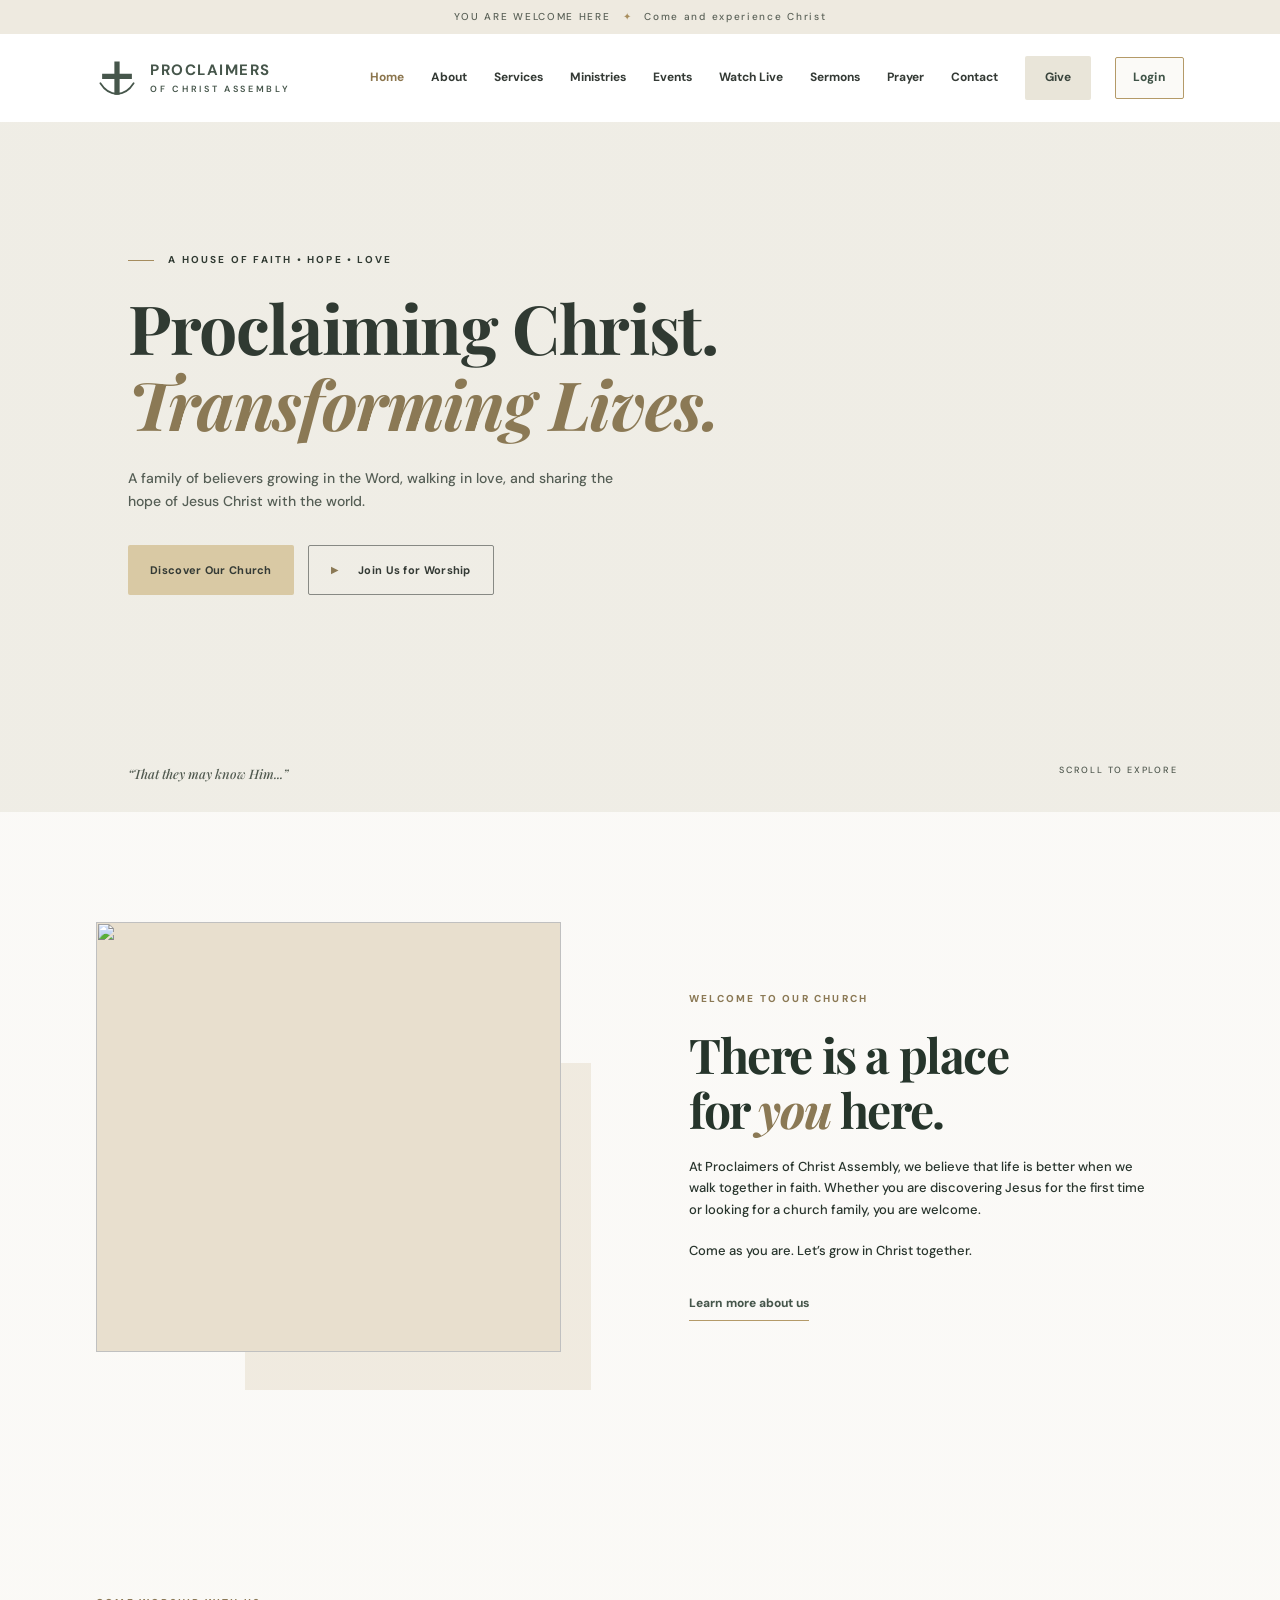
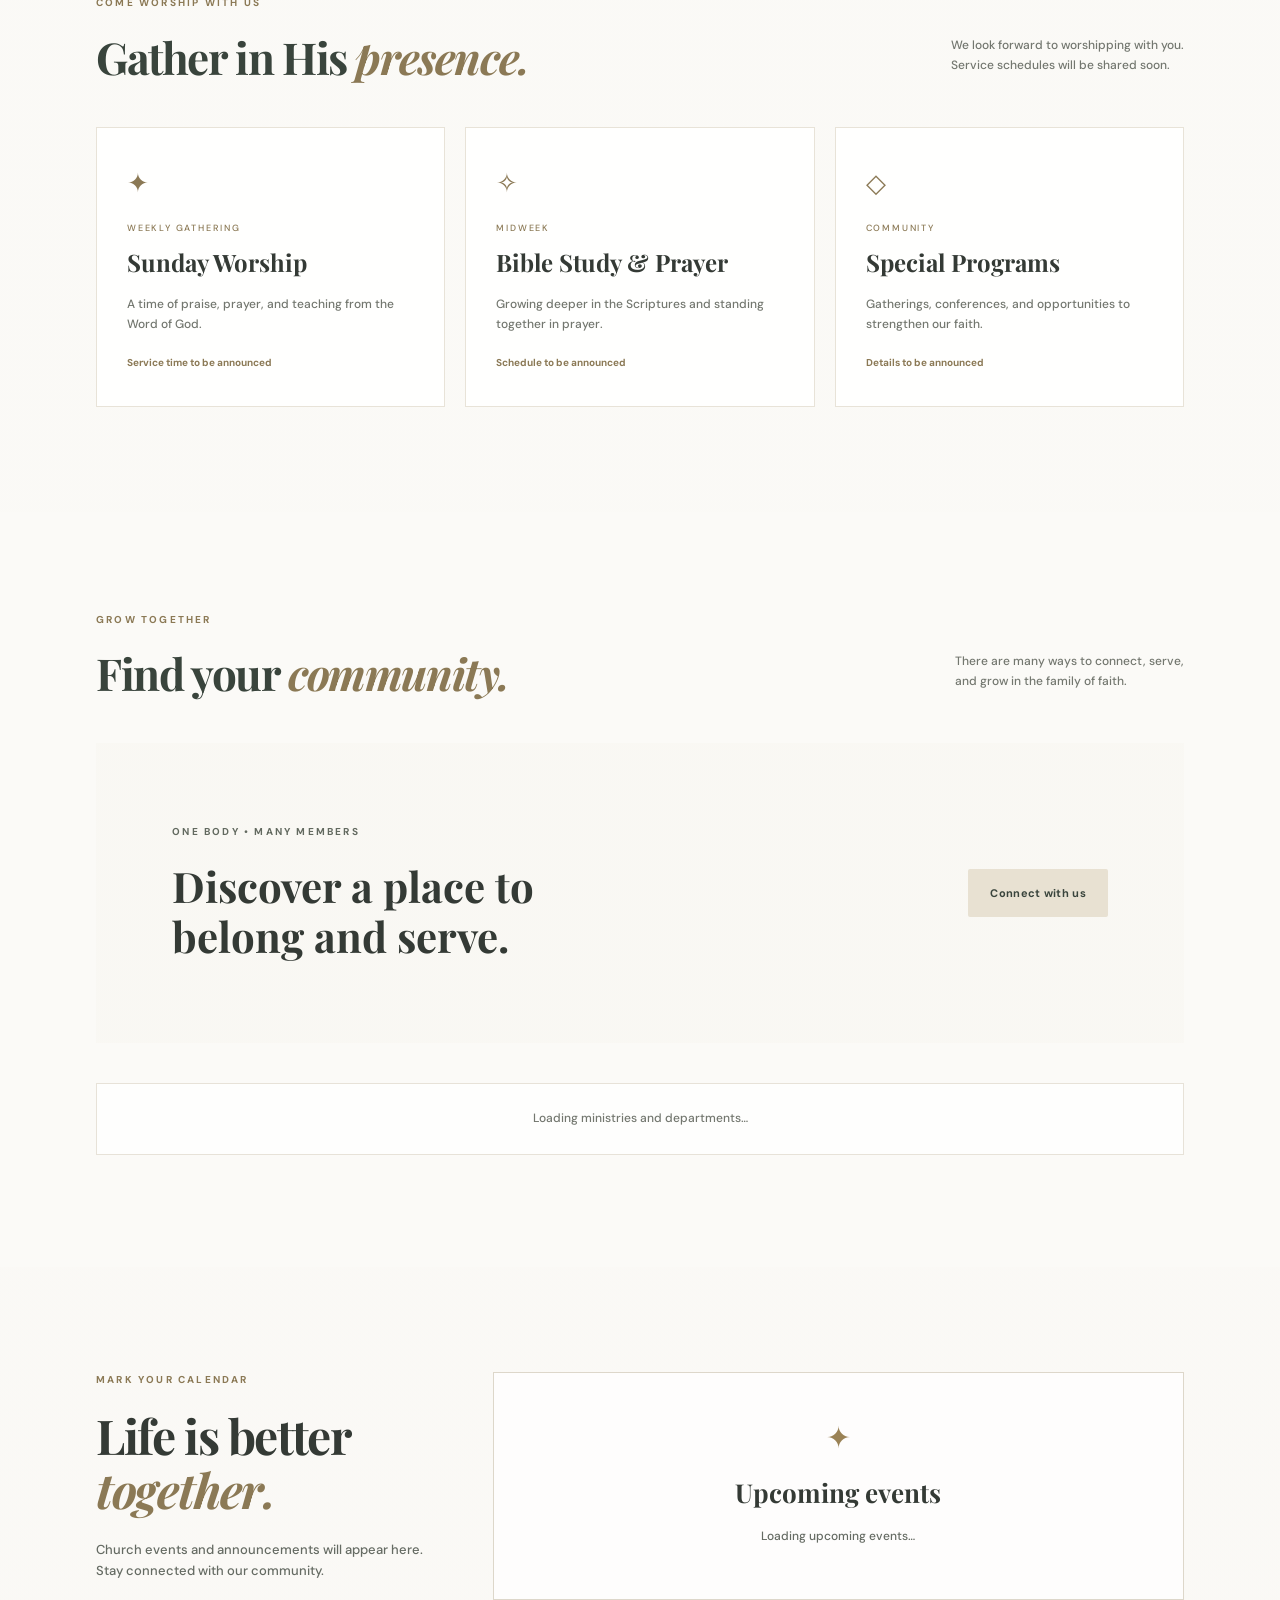
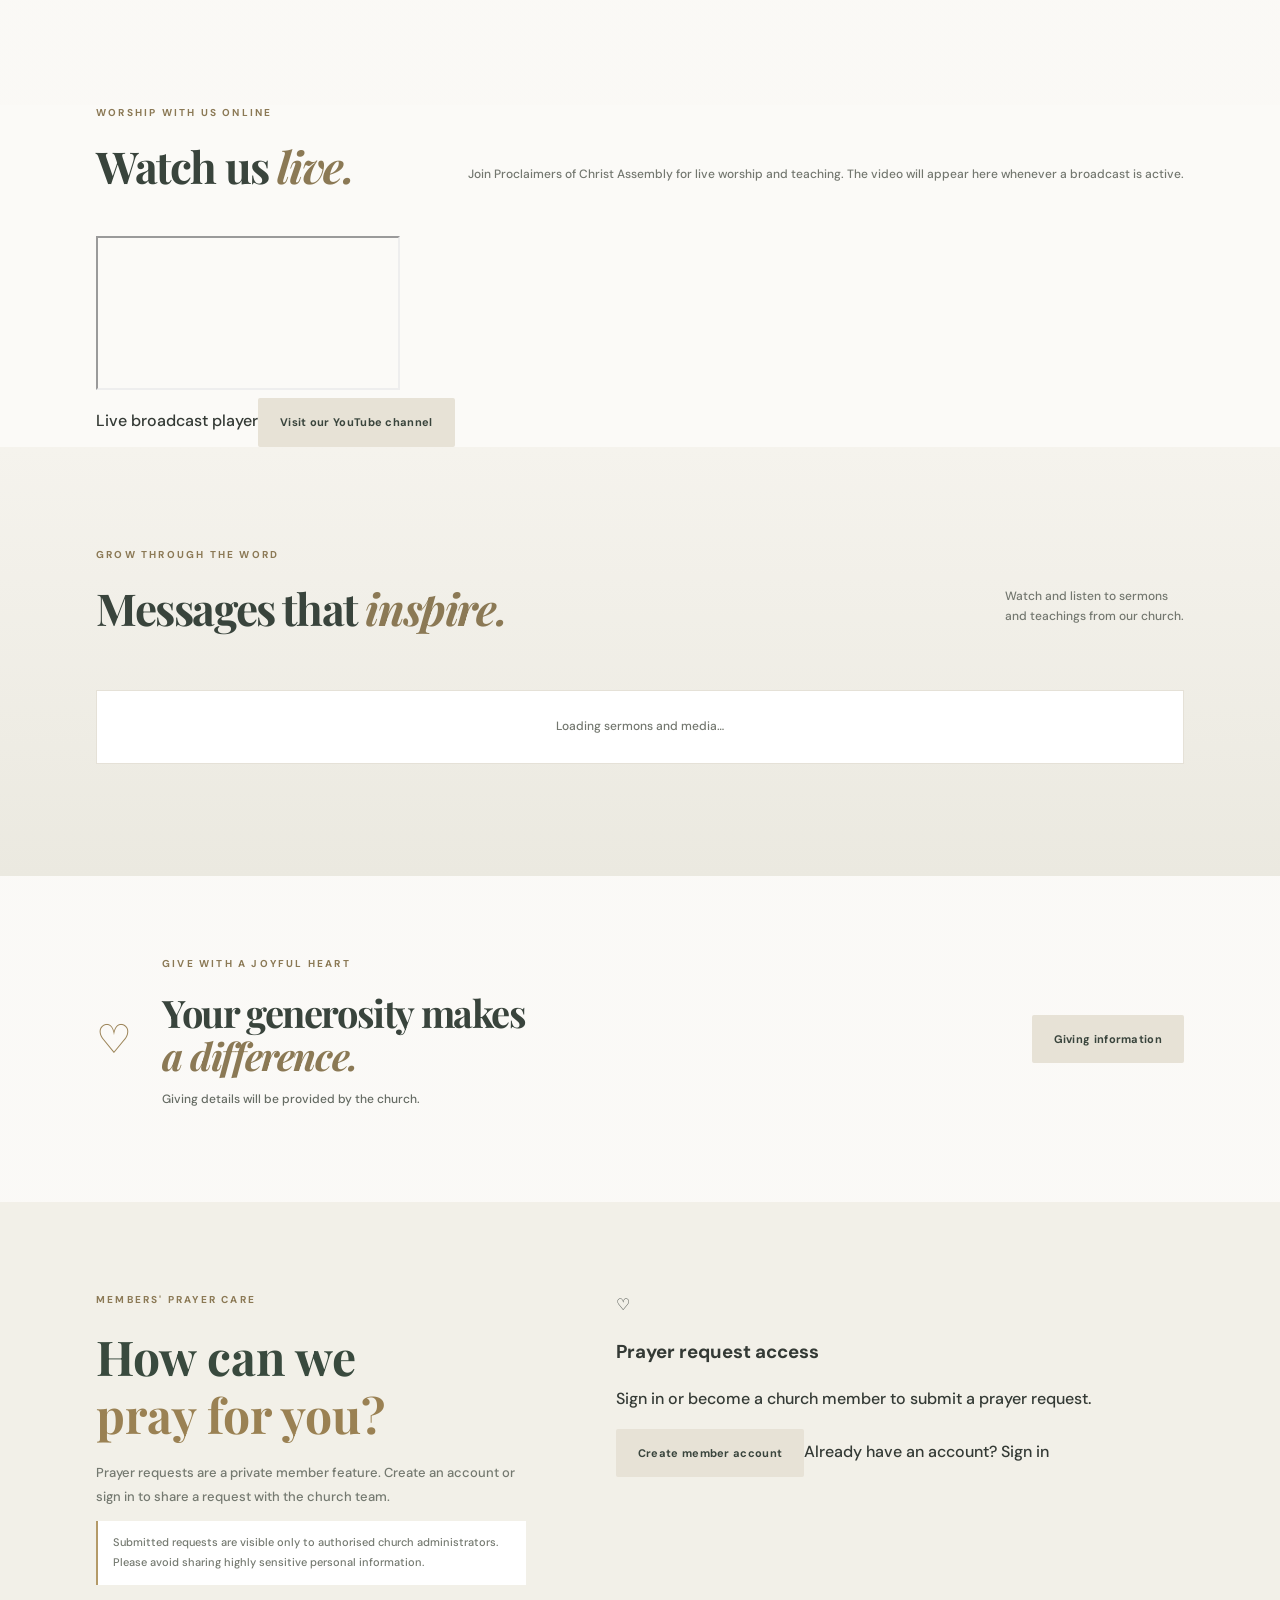
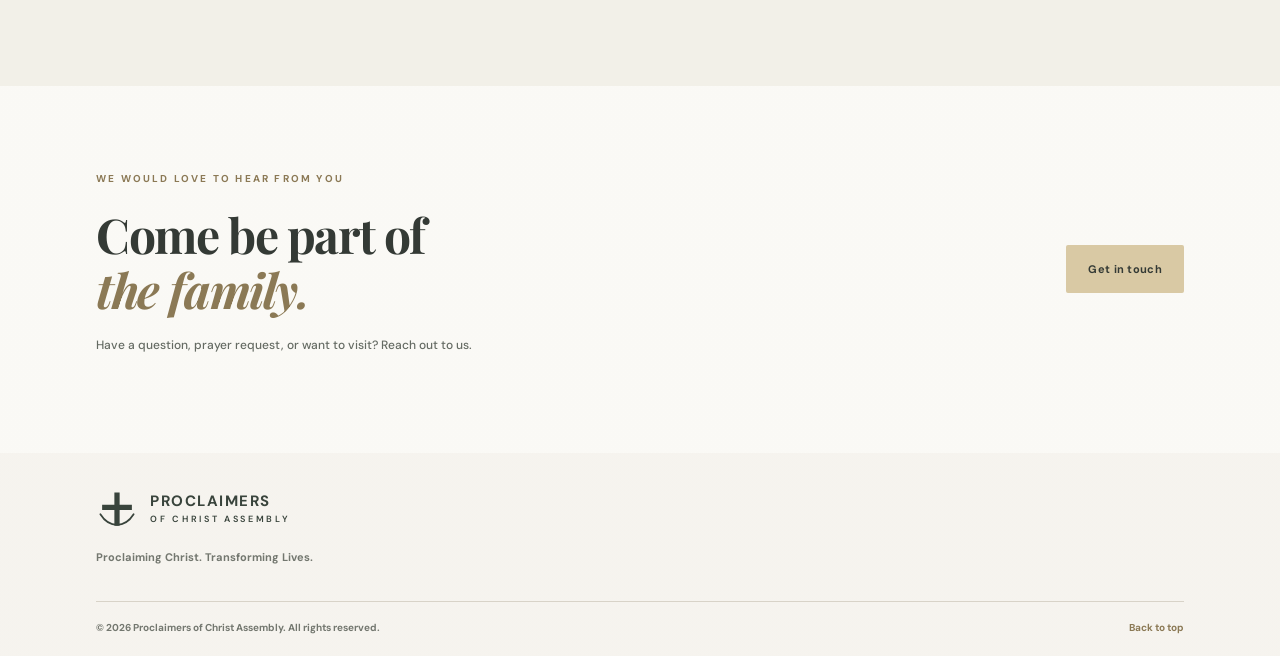
==== index.html @ 4a03ea7a "Add church YouTube live stream section to homepage" ====
<!doctype html>
<html lang="en">
<head>
  <meta charset="utf-8">
  <meta name="viewport" content="width=device-width, initial-scale=1">
  <meta name="theme-color" content="#f7f5ef">
  <meta name="description" content="Welcome to Proclaimers of Christ Assembly. A place to worship, grow in faith, and experience the love of Christ.">
  <title>Proclaimers of Christ Assembly | Welcome</title>
  <link rel="preconnect" href="https://fonts.googleapis.com">
  <link rel="preconnect" href="https://fonts.gstatic.com" crossorigin>
  <link href="https://fonts.googleapis.com/css2?family=DM+Sans:wght@400;500;600;700&family=Playfair+Display:wght@500;600;700&display=swap" rel="stylesheet">
  <link rel="stylesheet" href="styles.css">
</head>
<body>
  <div class="announcement"><span>YOU ARE WELCOME HERE</span><span class="announcement-dot">✦</span><span>Come and experience Christ</span></div>
  <header class="site-header">
    <a class="brand" href="#home" aria-label="Proclaimers of Christ Assembly home">
      <span class="brand-mark" aria-hidden="true"><svg viewBox="0 0 48 48"><path d="M21 5h6v14h14v6H27v18h-6V25H7v-6h14z" fill="currentColor"/><path d="M5 30c5 8 12 12 19 12s14-4 19-12" fill="none" stroke="currentColor" stroke-width="2" stroke-linecap="round"/></svg></span>
      <span class="brand-name">PROCLAIMERS <small>OF CHRIST ASSEMBLY</small></span>
    </a>
    <nav class="nav-links" aria-label="Main navigation">
      <a class="active" href="#home">Home</a><a href="#about">About</a><a href="#services">Services</a><a href="#ministries">Ministries</a><a href="#events">Events</a><a href="#watch-live">Watch Live</a><a href="#sermons">Sermons</a><a href="#prayer-request">Prayer</a><a href="#contact">Contact</a>
      <a class="nav-give" href="#giving">Give </a>
    </nav>
    <div class="header-actions"><a class="header-login" href="login.html">Login</a><button class="menu-toggle" aria-label="Toggle navigation" aria-expanded="false"><span></span><span></span><span></span></button></div>
  </header>
  <main>
    <section class="hero" id="home">
      <div class="hero-image" role="img" aria-label="Congregation gathered in worship"></div>
      <div class="hero-shade"></div>
      <div class="hero-content">
        <p class="eyebrow"><span></span> A HOUSE OF FAITH • HOPE • LOVE</p>
        <h1>Proclaiming Christ.<br><em>Transforming Lives.</em></h1>
        <p class="hero-copy">A family of believers growing in the Word, walking in love, and sharing the hope of Jesus Christ with the world.</p>
        <div class="hero-actions"><a class="button button-gold" href="#about">Discover Our Church </a><a class="button button-outline" href="#services"><span class="play">▶</span> Join Us for Worship</a></div>
      </div>
      <div class="hero-bottom"><span>“That they may know Him...”</span><span class="hero-scroll">SCROLL TO EXPLORE</span></div>
    </section>
    <section class="welcome section-wrap" id="about">
      <div class="welcome-image-wrap"><img class="welcome-image" src="https://images.unsplash.com/photo-1519494026892-80bbd2d6fd0d?auto=format&fit=crop&w=900&q=85" alt=""/></div>
      <div class="welcome-copy">
        <p class="eyebrow purple">WELCOME TO OUR CHURCH</p>
        <h2>There is a place<br>for <em>you</em> here.</h2>
        <p>At Proclaimers of Christ Assembly, we believe that life is better when we walk together in faith. Whether you are discovering Jesus for the first time or looking for a church family, you are welcome.</p>
        <p>Come as you are. Let’s grow in Christ together.</p>
        <a class="text-link" href="#contact">Learn more about us </a>
      </div>
    </section>
    <section class="services-section" id="services">
      <div class="section-wrap">
        <div class="section-heading"><div><p class="eyebrow purple">COME WORSHIP WITH US</p><h2>Gather in His <em>presence.</em></h2></div><p>We look forward to worshipping with you.<br>Service schedules will be shared soon.</p></div>
        <div class="service-grid">
          <article class="service-card"><div class="service-icon">✦</div><p class="card-kicker">WEEKLY GATHERING</p><h3>Sunday Worship</h3><p>A time of praise, prayer, and teaching from the Word of God.</p><span class="service-time">Service time to be announced</span></article>
          <article class="service-card featured"><div class="service-icon">✧</div><p class="card-kicker">MIDWEEK</p><h3>Bible Study & Prayer</h3><p>Growing deeper in the Scriptures and standing together in prayer.</p><span class="service-time">Schedule to be announced</span></article>
          <article class="service-card"><div class="service-icon">◇</div><p class="card-kicker">COMMUNITY</p><h3>Special Programs</h3><p>Gatherings, conferences, and opportunities to strengthen our faith.</p><span class="service-time">Details to be announced</span></article>
        </div>
      </div>
    </section>
    <section class="ministries section-wrap" id="ministries"><div class="section-heading"><div><p class="eyebrow purple">GROW TOGETHER</p><h2>Find your <em>community.</em></h2></div><p>There are many ways to connect, serve,<br>and grow in the family of faith.</p></div><div class="ministry-banner"><div><p class="eyebrow">ONE BODY • MANY MEMBERS</p><h3>Discover a place to<br>belong and serve.</h3></div><a class="button button-light" href="#contact">Connect with us </a></div><div id="public-ministry-list" class="public-ministry-list" aria-live="polite"><p class="ministry-empty">Loading ministries and departments…</p></div></section>
    <section class="events-section" id="events"><div class="section-wrap events-inner"><div><p class="eyebrow gold">MARK YOUR CALENDAR</p><h2>Life is better<br><em>together.</em></h2><p>Church events and announcements will appear here. Stay connected with our community.</p></div><div class="event-placeholder" id="public-event-list" aria-live="polite"><span class="event-symbol">✦</span><h3>Upcoming events</h3><p>Loading upcoming events…</p></div></div></section>
    <section class="watch-live-section" id="watch-live">
      <div class="section-wrap">
        <div class="section-heading watch-live-heading">
          <div><p class="eyebrow purple">WORSHIP WITH US ONLINE</p><h2>Watch us <em>live.</em></h2></div>
          <p>Join Proclaimers of Christ Assembly for live worship and teaching. The video will appear here whenever a broadcast is active.</p>
        </div>
        <div class="watch-live-player">
          <iframe src="https://www.youtube.com/embed/live_stream?channel=UCWZyaaodHtEvQ0TF59e7jiQ" title="Proclaimers of Christ Assembly live service" allow="accelerometer; autoplay; clipboard-write; encrypted-media; gyroscope; picture-in-picture; web-share" referrerpolicy="strict-origin-when-cross-origin" allowfullscreen loading="lazy"></iframe>
        </div>
        <div class="watch-live-footer"><span class="watch-live-status"><span class="watch-live-dot"></span> Live broadcast player</span><a class="button button-purple" href="https://www.youtube.com/channel/UCWZyaaodHtEvQ0TF59e7jiQ" target="_blank" rel="noopener noreferrer">Visit our YouTube channel</a></div>
      </div>
    </section>
    <section class="sermons-section" id="sermons">
      <div class="section-wrap">
        <div class="section-heading"><div><p class="eyebrow purple">GROW THROUGH THE WORD</p><h2>Messages that <em>inspire.</em></h2></div><p>Watch and listen to sermons<br>and teachings from our church.</p></div>
        <div id="public-sermon-list" class="public-sermon-list" aria-live="polite"><p class="sermon-empty">Loading sermons and media…</p></div>
      </div>
    </section>
    <section class="giving section-wrap" id="giving"><div class="giving-icon">♡</div><div><p class="eyebrow purple">GIVE WITH A JOYFUL HEART</p><h2>Your generosity makes<br><em>a difference.</em></h2><p>Giving details will be provided by the church.</p></div><a class="button button-purple" href="#contact">Giving information </a></section>
    <section class="prayer-request-section" id="prayer-request"><div class="section-wrap prayer-request-wrap"><div class="prayer-request-intro"><p class="eyebrow purple">MEMBERS' PRAYER CARE</p><h2>How can we<br><em>pray for you?</em></h2><p>Prayer requests are a private member feature. Create an account or sign in to share a request with the church team.</p><p class="prayer-privacy-note">Submitted requests are visible only to authorised church administrators. Please avoid sharing highly sensitive personal information.</p></div><div class="prayer-member-gate"><span class="prayer-gate-icon">♡</span><h3>Prayer request access</h3><p>Sign in or become a church member to submit a prayer request.</p><a class="button button-purple" href="login.html?mode=signup">Create member account</a><a class="prayer-gate-login" href="login.html">Already have an account? Sign in</a></div></div></section>
    <section class="contact-section" id="contact"><div class="section-wrap contact-inner"><div><p class="eyebrow gold">WE WOULD LOVE TO HEAR FROM YOU</p><h2>Come be part of<br><em>the family.</em></h2><p>Have a question, prayer request, or want to visit? Reach out to us.</p></div><a class="button button-gold" href="mailto:hello@proclaimersofchristassembly.org">Get in touch </a></div></section>
  </main>
  <footer class="site-footer"><a class="brand footer-brand" href="#home"><span class="brand-mark"><svg viewBox="0 0 48 48"><path d="M21 5h6v14h14v6H27v18h-6V25H7v-6h14z" fill="currentColor"/><path d="M5 30c5 8 12 12 19 12s14-4 19-12" fill="none" stroke="currentColor" stroke-width="2" stroke-linecap="round"/></svg></span><span class="brand-name">PROCLAIMERS <small>OF CHRIST ASSEMBLY</small></span></a><p>Proclaiming Christ. Transforming Lives.</p><div class="footer-bottom"><span>© <span id="year"></span> Proclaimers of Christ Assembly. All rights reserved.</span><a href="#home">Back to top</a></div></footer>
  <script src="script.js"></script>
  <script type="module" src="events.js"></script>
  <script type="module" src="sermons.js"></script>
  <script type="module" src="ministries.js"></script>
  <script type="module" src="prayer-requests.js"></script>
</body>
</html>
---- styles.css ----
:root{--purple:#291642;--purple-2:#3b2059;--gold:#d6b36a;--cream:#f8f5ef;--ink:#28232d;--muted:#77717c;--white:#fff;--serif:"Playfair Display",Georgia,serif;--sans:"DM Sans",Arial,sans-serif}*{box-sizing:border-box}html{scroll-behavior:smooth}body{margin:0;color:var(--ink);font-family:var(--sans);line-height:1.65}a{color:inherit;text-decoration:none}.announcement{height:34px;background:var(--purple);color:#e8d8b5;display:flex;align-items:center;justify-content:center;gap:12px;font-size:10px;letter-spacing:1.7px}.announcement-dot{color:var(--gold)}.site-header{height:88px;padding:0 7.5%;display:flex;align-items:center;justify-content:space-between;background:#fff;position:relative;z-index:5}.brand{display:flex;align-items:center;gap:12px;color:var(--purple)}.brand-mark{width:42px;height:42px;display:inline-flex}.brand-mark svg{width:100%;height:100%}.brand-name{font-size:15px;font-weight:700;letter-spacing:1.5px;line-height:1.25}.brand-name small{display:block;font-size:9px;letter-spacing:2.7px;font-weight:600;margin-top:4px}.nav-links{display:flex;align-items:center;gap:27px;font-size:12px;font-weight:600}.nav-links>a{transition:color .2s}.nav-links>a:hover,.nav-links .active{color:#9c7833}.nav-give{padding:12px 20px;background:var(--purple);color:#fff!important;border-radius:2px}.nav-give span{color:var(--gold);margin-left:8px}.menu-toggle{display:none}.hero{height:min(690px,78vh);min-height:560px;position:relative;color:#fff;overflow:hidden;background:var(--purple)}.hero-image{position:absolute;inset:0;background-image:url("https://images.unsplash.com/photo-1507692049790-de58290a4334?auto=format&fit=crop&w=2000&q=85");background-position:center 42%;background-size:cover;transform:scale(1.02)}.hero-shade{position:absolute;inset:0;background:linear-gradient(90deg,rgba(31,15,49,.91) 0%,rgba(37,20,58,.77) 45%,rgba(37,20,58,.23) 100%),linear-gradient(0deg,rgba(25,13,40,.4),transparent 40%)}.hero-content{position:relative;padding:130px 0 0 10%;max-width:850px}.eyebrow{font-size:10px;letter-spacing:2.2px;font-weight:700;margin:0 0 20px}.eyebrow span{display:inline-block;width:26px;height:1px;background:var(--gold);vertical-align:middle;margin-right:10px}.hero h1,.section-heading h2,.welcome h2,.events-inner h2,.giving h2,.contact-inner h2{font-family:var(--serif);font-size:clamp(42px,5.3vw,70px);font-weight:500;line-height:1.13;letter-spacing:-1.4px;margin:0}.hero h1 em,.section-heading h2 em,.welcome h2 em,.events-inner h2 em,.giving h2 em,.contact-inner h2 em{font-weight:500;color:var(--gold)}.hero-copy{max-width:490px;color:#e0d9e7;font-size:14px;margin:25px 0 32px}.hero-actions{display:flex;gap:14px;flex-wrap:wrap}.button{display:inline-flex;align-items:center;justify-content:center;gap:20px;padding:15px 22px;font-size:11px;font-weight:700;letter-spacing:.3px;border-radius:2px;transition:transform .2s,background .2s}.button:hover{transform:translateY(-2px)}.button-gold{background:var(--gold);color:#25143b}.button-gold span{font-size:16px}.button-outline{border:1px solid rgba(255,255,255,.55);color:#fff}.play{font-size:9px;color:var(--gold)}.hero-bottom{position:absolute;bottom:28px;left:10%;right:8%;display:flex;justify-content:space-between;color:#d9c9e7;font-family:var(--serif);font-style:italic;font-size:13px}.hero-scroll{font-family:var(--sans);font-style:normal;font-size:9px;letter-spacing:1.8px}.hero-scroll b{color:var(--gold);font-size:15px;margin-left:12px}.section-wrap{width:min(1120px,85%);margin:0 auto}.welcome{display:grid;grid-template-columns:1fr 1fr;gap:9%;align-items:center;padding-top:110px;padding-bottom:110px}.welcome-image-wrap{position:relative;padding:0 30px 30px 0}.welcome-image-wrap:after{content:"";position:absolute;right:0;bottom:0;width:70%;height:70%;background:#e8dfce;z-index:-1}.welcome-image{width:100%;height:430px;object-fit:cover;background:#e8dfce}.welcome-copy{max-width:470px}.purple{color:#997437}.welcome h2,.section-heading h2,.giving h2{font-size:48px;color:var(--purple)}.welcome h2 em,.section-heading h2 em,.giving h2 em{color:#a7833d}.welcome-copy>p:not(.eyebrow){font-size:13px;color:var(--muted);margin:20px 0}.text-link{display:inline-block;margin-top:12px;color:var(--purple);font-size:12px;font-weight:700;border-bottom:1px solid var(--gold);padding-bottom:7px}.text-link span{color:#a7833d;margin-left:12px}.services-section{background:var(--cream);padding:95px 0 105px}.section-heading{display:flex;justify-content:space-between;align-items:flex-end;margin-bottom:45px}.section-heading>p{font-size:12px;color:var(--muted);margin:0 0 6px}.section-heading h2{font-size:44px}.service-grid{display:grid;grid-template-columns:repeat(3,1fr);gap:20px}.service-card{padding:34px 30px 30px;background:#fff;border:1px solid #eee8dd;min-height:280px}.service-card.featured{background:var(--purple);color:#fff;border-color:var(--purple)}.service-icon{font-size:26px;color:#b08b47;margin-bottom:16px}.card-kicker{font-size:9px;letter-spacing:1.8px;font-weight:700;color:#a7833d;margin:0 0 8px}.service-card h3{font-family:var(--serif);font-size:24px;font-weight:500;margin:0 0 12px}.service-card>p:not(.card-kicker){font-size:12px;color:var(--muted);margin:0 0 20px}.featured>p:not(.card-kicker){color:#d5c9e0}.service-time{display:block;font-size:10px;font-weight:700;color:#8f7138;margin-top:auto}.ministries{padding-top:100px;padding-bottom:100px}.ministry-banner{min-height:300px;background:linear-gradient(90deg,rgba(39,21,61,.94),rgba(39,21,61,.68)),url("https://images.unsplash.com/photo-1507692049790-de58290a4334?auto=format&fit=crop&w=1500&q=85") center/cover;color:#fff;display:flex;align-items:center;justify-content:space-between;padding:55px 7%}.ministry-banner h3{font-family:var(--serif);font-size:42px;font-weight:500;line-height:1.2;margin:0}.button-light{background:#fff;color:var(--purple)}.events-section{background:var(--purple);color:#fff;padding:90px 0}.events-inner{display:grid;grid-template-columns:1fr 1fr;gap:10%;align-items:center}.gold{color:var(--gold)}.events-inner h2{font-size:48px}.events-inner>div:first-child>p:last-child{max-width:350px;color:#d4c9df;font-size:13px;margin-top:22px}.event-placeholder{border:1px solid rgba(255,255,255,.2);padding:40px;text-align:center;background:rgba(255,255,255,.04)}.event-symbol{font-size:30px;color:var(--gold)}.event-placeholder h3{font-family:var(--serif);font-size:26px;font-weight:500;margin:10px 0}.event-placeholder p{color:#d4c9df;font-size:12px}.giving{display:flex;align-items:center;gap:30px;padding-top:80px;padding-bottom:80px}.giving-icon{font-size:40px;color:#b08b47}.giving h2{font-size:38px}.giving>div>p:not(.eyebrow){font-size:12px;color:var(--muted)}.button-purple{background:var(--purple);color:#fff;margin-left:auto;white-space:nowrap}.contact-section{background:#302047;color:#fff;padding:85px 0}.contact-inner{display:flex;align-items:center;justify-content:space-between}.contact-inner h2{font-size:48px}.contact-inner>div>p:last-child{font-size:12px;color:#d6cce0;margin-top:20px}.site-footer{background:#201331;color:#d9cce5;padding:35px 7.5% 20px}.footer-brand{color:#fff}.site-footer>p{font-size:11px;color:#b6a8c6;margin:18px 0 35px}.footer-bottom{border-top:1px solid rgba(255,255,255,.13);padding-top:18px;display:flex;justify-content:space-between;font-size:10px;color:#a99bb8}.footer-bottom a{color:var(--gold)}@media(max-width:1000px){.site-header{padding:0 5%}.nav-links{gap:15px}.section-wrap{width:90%}.hero-content{padding-left:7%}.hero-bottom{left:7%}.welcome{gap:6%}.welcome h2,.section-heading h2{font-size:40px}}@media(max-width:760px){.announcement{font-size:8px;letter-spacing:1px}.site-header{height:74px}.brand-mark{width:35px;height:35px}.brand-name{font-size:12px}.brand-name small{font-size:8px;letter-spacing:1.8px}.menu-toggle{display:flex;flex-direction:column;gap:5px;background:none;border:0;padding:10px}.menu-toggle span{width:23px;height:2px;background:var(--purple)}.nav-links{display:none;position:absolute;top:74px;left:0;right:0;background:#fff;padding:20px 6% 25px;box-shadow:0 10px 20px #25143b15;flex-direction:column;align-items:stretch;gap:0}.nav-links.open{display:flex}.nav-links>a{padding:12px 0}.nav-links .nav-give{padding:12px 15px;margin-top:8px}.hero{min-height:600px;height:78vh}.hero-content{padding:105px 7% 0}.hero h1{font-size:clamp(42px,11vw,58px)}.hero-copy{font-size:13px}.hero-bottom{left:7%;right:7%;bottom:20px}.hero-scroll{font-size:8px}.welcome{grid-template-columns:1fr;padding-top:70px;padding-bottom:75px;gap:40px}.welcome-image{height:330px}.welcome h2,.section-heading h2{font-size:39px}.services-section{padding:70px 0}.section-heading{display:block;margin-bottom:30px}.section-heading>p{margin-top:16px}.service-grid{grid-template-columns:1fr;gap:14px}.service-card{min-height:unset;padding:27px}.ministries{padding-top:70px;padding-bottom:70px}.ministry-banner{min-height:300px;padding:35px 7%;display:block}.ministry-banner h3{font-size:34px}.ministry-banner .button{margin-top:25px}.events-section{padding:70px 0}.events-inner{grid-template-columns:1fr;gap:35px}.events-inner h2,.contact-inner h2{font-size:42px}.giving{flex-wrap:wrap;gap:15px;padding-top:60px;padding-bottom:60px}.giving-icon{font-size:30px}.giving h2{font-size:32px}.button-purple{margin-left:0}.contact-section{padding:70px 0}.contact-inner{display:block}.contact-inner .button{margin-top:20px}.footer-bottom{gap:15px;flex-direction:column}.footer-bottom span{max-width:300px}}@media(prefers-reduced-motion:reduce){html{scroll-behavior:auto}*,*:before,*:after{transition:none!important}}

/* Christian photography-led visual system */
.welcome{
  width:100%;
  padding-left:max(7.5%,calc((100% - 1120px)/2));
  padding-right:max(7.5%,calc((100% - 1120px)/2));
  background:
    linear-gradient(90deg,rgba(31,16,48,.91),rgba(31,16,48,.78)),
    url("https://images.unsplash.com/photo-1519494026892-80bbd2d6fd0d?auto=format&fit=crop&w=2000&q=85") center/cover;
  color:#fff;
}
.welcome h2{color:#fff}
.welcome-copy>p:not(.eyebrow){color:#e4dce9}
.welcome .text-link{color:#fff}
.services-section{
  background:
    linear-gradient(rgba(35,19,53,.88),rgba(35,19,53,.88)),
    url("https://images.unsplash.com/photo-1438232992991-995b7058bbb3?auto=format&fit=crop&w=2000&q=85") center/cover;
  color:#fff;
}
.services-section .section-heading h2{color:#fff}
.service-card:not(.featured){color:var(--ink)}
.events-section{
  background:
    linear-gradient(rgba(35,19,53,.88),rgba(35,19,53,.91)),
    url("https://images.unsplash.com/photo-1470252649378-9c29740c9fa8?auto=format&fit=crop&w=2000&q=85") center/cover;
}
.giving{
  width:100%;
  padding-left:max(7.5%,calc((100% - 1120px)/2));
  padding-right:max(7.5%,calc((100% - 1120px)/2));
  background:
    linear-gradient(90deg,rgba(31,16,48,.91),rgba(31,16,48,.82)),
    url("https://images.unsplash.com/photo-1490730141103-6cac27aaab94?auto=format&fit=crop&w=2000&q=85") center/cover;
  color:#fff;
}
.giving h2{color:#fff}
.giving>div>p:not(.eyebrow){color:#e4dce9}
.contact-section{
  background:
    linear-gradient(rgba(35,19,53,.88),rgba(35,19,53,.9)),
    url("https://images.unsplash.com/photo-1507692049790-de58290a4334?auto=format&fit=crop&w=2000&q=85") center/cover;
}
.site-footer{
  background:
    linear-gradient(rgba(25,13,38,.94),rgba(25,13,38,.96)),
    url("https://images.unsplash.com/photo-1519494026892-80bbd2d6fd0d?auto=format&fit=crop&w=1600&q=80") center/cover;
}
@media(max-width:760px){
  .welcome,.giving{padding-left:5%;padding-right:5%}
  .welcome{background-position:60% center}
  .services-section,.events-section,.contact-section,.site-footer{background-position:center}
}


/* LIGHT IMAGE-LED THEME OVERRIDE */
:root{--purple:#405448;--purple-2:#5e7164;--gold:#b49a68;--cream:#f7f5ef;--ink:#343a35;--muted:#73776f;--white:#fff}
body{background:#fbfaf7;color:#343a35}
.announcement{background:#eeeae0;color:#5b6258}
.announcement-dot{color:#a88e5e}
.brand{color:#46564b}
.nav-links>a:hover,.nav-links .active{color:#8b754d}
.nav-give{background:#e9e5d9;color:#39443c!important}
.nav-give span{color:#8b754d}
.hero{color:#303a32;background:#e8e5dc}
.hero-image{filter:saturate(.78)}
.hero-shade{background:linear-gradient(90deg,rgba(248,247,241,.92) 0%,rgba(248,247,241,.80) 48%,rgba(248,247,241,.25) 100%),linear-gradient(0deg,rgba(248,247,241,.18),transparent 45%)}
.hero h1 em,.section-heading h2 em,.welcome h2 em,.events-inner h2 em,.giving h2 em,.contact-inner h2 em{color:#8b7955}
.hero-copy{color:#555e55}
.eyebrow span{background:#a58c5e}
.button-gold{background:#d9c9a4;color:#343a35}
.button-outline{border-color:rgba(52,58,53,.55);color:#343a35}
.play,.hero-scroll b{color:#8b7955}
.hero-bottom{color:#50594f}
.welcome{background:linear-gradient(90deg,rgba(250,249,245,.94),rgba(250,249,245,.88)),url("https://images.unsplash.com/photo-1519494026892-80bbd2d6fd0d?auto=format&fit=crop&w=2000&q=85") center/cover;color:var(--ink)}
.welcome h2,.section-heading h2,.giving h2{color:#39443c}
.welcome-copy>p:not(.eyebrow){color:#656b63}
.welcome .text-link{color:#46564b;border-color:#b49a68}
.purple,.gold{color:#8b7955}
.services-section{background:linear-gradient(rgba(250,249,245,.91),rgba(250,249,245,.94)),url("https://images.unsplash.com/photo-1438232992991-995b7058bbb3?auto=format&fit=crop&w=2000&q=85") center/cover;color:var(--ink)}
.services-section .section-heading h2{color:#39443c}
.service-card,.service-card.featured{background:rgba(255,255,255,.93);color:var(--ink);border:1px solid #e8e3d8}
.service-card>p:not(.card-kicker),.featured>p:not(.card-kicker){color:#73776f}
.service-time,.card-kicker,.service-icon{color:#8b7955}
.ministry-banner{background:linear-gradient(90deg,rgba(247,245,239,.86),rgba(247,245,239,.65)),url("https://images.unsplash.com/photo-1507692049790-de58290a4334?auto=format&fit=crop&w=1500&q=85") center/cover;color:#343a35}
.ministry-banner .eyebrow{color:#62695f}
.button-light{background:#e8e1d2;color:#39443c}
.events-section{background:linear-gradient(rgba(249,248,243,.91),rgba(249,248,243,.93)),url("https://images.unsplash.com/photo-1470252649378-9c29740c9fa8?auto=format&fit=crop&w=2000&q=85") center/cover;color:#343a35}
.events-inner>div:first-child>p:last-child,.event-placeholder p{color:#656b63}
.event-placeholder{border-color:#ddd7ca;background:rgba(255,255,255,.76)}
.event-symbol{color:#9a8255}
.giving{background:linear-gradient(90deg,rgba(250,249,245,.93),rgba(250,249,245,.87)),url("https://images.unsplash.com/photo-1490730141103-6cac27aaab94?auto=format&fit=crop&w=2000&q=85") center/cover;color:#343a35}
.giving h2{color:#39443c}
.giving>div>p:not(.eyebrow){color:#656b63}
.giving-icon{color:#9a8255}
.button-purple{background:#e7e2d6;color:#39443c}
.contact-section{background:linear-gradient(rgba(249,248,243,.91),rgba(249,248,243,.93)),url("https://images.unsplash.com/photo-1507692049790-de58290a4334?auto=format&fit=crop&w=2000&q=85") center/cover;color:#343a35}
.contact-inner>div>p:last-child{color:#656b63}
.site-footer{background:linear-gradient(rgba(239,236,227,.95),rgba(239,236,227,.97)),url("https://images.unsplash.com/photo-1519494026892-80bbd2d6fd0d?auto=format&fit=crop&w=1600&q=80") center/cover;color:#4a5149}
.footer-brand{color:#39443c}
.site-footer>p,.footer-bottom{color:#73776f}
.footer-bottom{border-color:#d8d3c8}
.footer-bottom a{color:#8b7955}
.menu-toggle span{background:#46564b}
@media(max-width:760px){.nav-links{background:#fbfaf7}.hero-shade{background:linear-gradient(90deg,rgba(248,247,241,.93),rgba(248,247,241,.73)),linear-gradient(0deg,rgba(248,247,241,.2),transparent 45%)}.ministry-banner{background-position:60% center}}

/* Stronger photography visibility: lighter overlays, clearer image detail */
.hero-shade{background:linear-gradient(90deg,rgba(248,247,241,.76) 0%,rgba(248,247,241,.52) 43%,rgba(248,247,241,.08) 100%),linear-gradient(0deg,rgba(248,247,241,.10),transparent 42%)}
.welcome{background:linear-gradient(90deg,rgba(250,249,245,.60),rgba(250,249,245,.43)),url("https://images.unsplash.com/photo-1519494026892-80bbd2d6fd0d?auto=format&fit=crop&w=2000&q=90") center/cover}
.services-section{background:linear-gradient(rgba(250,249,245,.54),rgba(250,249,245,.60)),url("https://images.unsplash.com/photo-1438232992991-995b7058bbb3?auto=format&fit=crop&w=2000&q=90") center/cover}
.ministry-banner{background:linear-gradient(90deg,rgba(247,245,239,.58),rgba(247,245,239,.32)),url("https://images.unsplash.com/photo-1507692049790-de58290a4334?auto=format&fit=crop&w=1800&q=90") center/cover}
.events-section{background:linear-gradient(rgba(249,248,243,.55),rgba(249,248,243,.62)),url("https://images.unsplash.com/photo-1470252649378-9c29740c9fa8?auto=format&fit=crop&w=2000&q=90") center/cover}
.giving{background:linear-gradient(90deg,rgba(250,249,245,.62),rgba(250,249,245,.46)),url("https://images.unsplash.com/photo-1490730141103-6cac27aaab94?auto=format&fit=crop&w=2000&q=90") center/cover}
.contact-section{background:linear-gradient(rgba(249,248,243,.58),rgba(249,248,243,.64)),url("https://images.unsplash.com/photo-1507692049790-de58290a4334?auto=format&fit=crop&w=2000&q=90") center/cover}
.site-footer{background:linear-gradient(rgba(239,236,227,.68),rgba(239,236,227,.75)),url("https://images.unsplash.com/photo-1519494026892-80bbd2d6fd0d?auto=format&fit=crop&w=1800&q=90") center/cover}
@media(max-width:760px){.hero-shade{background:linear-gradient(90deg,rgba(248,247,241,.79),rgba(248,247,241,.48)),linear-gradient(0deg,rgba(248,247,241,.10),transparent 42%)}.welcome{background-position:58% center}}


/* Mobile welcome section: avoid showing the same photo twice */
@media(max-width:760px){
  .welcome-image-wrap{display:none}
}


/* Welcome section: stronger type and more visible background photo */
.welcome{
  background:
    linear-gradient(90deg,rgba(250,249,245,.28),rgba(250,249,245,.12)),
    url("https://images.unsplash.com/photo-1519494026892-80bbd2d6fd0d?auto=format&fit=crop&w=2000&q=90") center/cover;
}
.welcome h2{
  font-weight:700;
  color:#26352b;
  text-shadow:0 1px 2px rgba(255,255,255,.28);
}
.welcome h2 em{font-weight:700}
.welcome-copy>p:not(.eyebrow){
  color:#29352d;
  font-weight:600;
  text-shadow:0 1px 2px rgba(255,255,255,.35);
}
.welcome .eyebrow{font-weight:800}
.welcome .text-link{font-weight:800}
@media(max-width:760px){
  .welcome{
    background-image:
      linear-gradient(rgba(250,249,245,.24),rgba(250,249,245,.16)),
      url("https://images.unsplash.com/photo-1519494026892-80bbd2d6fd0d?auto=format&fit=crop&w=2000&q=90");
    background-position:58% center;
  }
}


/* Site-wide stronger typography and 60% photo visibility */
/* Stronger, more readable typography throughout the site */
body{font-weight:500}
p,li,.nav-links,.announcement,.hero-copy,.welcome-copy>p:not(.eyebrow),
.section-heading>p,.service-card>p,.events-inner>div:first-child>p:last-child,
.event-placeholder p,.giving>div>p:not(.eyebrow),.contact-inner>div>p:last-child{
  font-weight:500;
}
h1,h2,h3,h4,h5,h6,
.brand-name,.nav-links>a,.button,.text-link,.eyebrow,
.card-kicker,.service-time,.footer-bottom,.site-footer>p{
  font-weight:700;
}
.hero h1,.welcome h2,.section-heading h2,.events-inner h2,
.giving h2,.contact-inner h2,.ministry-banner h3,
.service-card h3,.event-placeholder h3{
  font-weight:700;
}
.hero h1 em,.welcome h2 em,.section-heading h2 em,
.events-inner h2 em,.giving h2 em,.contact-inner h2 em{
  font-weight:700;
}

/* Keep the photos prominent: 40% light overlay leaves roughly 60% image visibility */
.hero-shade{
  background:linear-gradient(90deg,rgba(248,247,241,.40) 0%,rgba(248,247,241,.40) 48%,rgba(248,247,241,.40) 100%);
}
.welcome{
  background-image:linear-gradient(rgba(250,249,245,.40),rgba(250,249,245,.40)),url("https://images.unsplash.com/photo-1519494026892-80bbd2d6fd0d?auto=format&fit=crop&w=2000&q=90");
}
.services-section{
  background-image:linear-gradient(rgba(250,249,245,.40),rgba(250,249,245,.40)),url("https://images.unsplash.com/photo-1438232992991-995b7058bbb3?auto=format&fit=crop&w=2000&q=90");
}
.ministry-banner{
  background-image:linear-gradient(rgba(247,245,239,.40),rgba(247,245,239,.40)),url("https://images.unsplash.com/photo-1507692049790-de58290a4334?auto=format&fit=crop&w=1800&q=90");
}
.events-section{
  background-image:linear-gradient(rgba(249,248,243,.40),rgba(249,248,243,.40)),url("https://images.unsplash.com/photo-1470252649378-9c29740c9fa8?auto=format&fit=crop&w=2000&q=90");
}
.giving{
  background-image:linear-gradient(rgba(250,249,245,.40),rgba(250,249,245,.40)),url("https://images.unsplash.com/photo-1490730141103-6cac27aaab94?auto=format&fit=crop&w=2000&q=90");
}
.contact-section{
  background-image:linear-gradient(rgba(249,248,243,.40),rgba(249,248,243,.40)),url("https://images.unsplash.com/photo-1507692049790-de58290a4334?auto=format&fit=crop&w=2000&q=90");
}
.site-footer{
  background-image:linear-gradient(rgba(239,236,227,.40),rgba(239,236,227,.40)),url("https://images.unsplash.com/photo-1519494026892-80bbd2d6fd0d?auto=format&fit=crop&w=1800&q=90");
}
@media(max-width:760px){
  .hero-shade{background:linear-gradient(rgba(248,247,241,.40),rgba(248,247,241,.40))}
}


/* Balanced background photography: 70% image visibility */
/* 30% light overlay keeps text readable while allowing the photography to lead */
.hero-shade{
  background:linear-gradient(rgba(248,247,241,.30),rgba(248,247,241,.30));
}
.welcome{
  background-image:linear-gradient(rgba(250,249,245,.30),rgba(250,249,245,.30)),url("https://images.unsplash.com/photo-1519494026892-80bbd2d6fd0d?auto=format&fit=crop&w=2000&q=90");
}
.services-section{
  background-image:linear-gradient(rgba(250,249,245,.30),rgba(250,249,245,.30)),url("https://images.unsplash.com/photo-1438232992991-995b7058bbb3?auto=format&fit=crop&w=2000&q=90");
}
.ministry-banner{
  background-image:linear-gradient(rgba(247,245,239,.30),rgba(247,245,239,.30)),url("https://images.unsplash.com/photo-1507692049790-de58290a4334?auto=format&fit=crop&w=1800&q=90");
}
.events-section{
  background-image:linear-gradient(rgba(249,248,243,.30),rgba(249,248,243,.30)),url("https://images.unsplash.com/photo-1470252649378-9c29740c9fa8?auto=format&fit=crop&w=2000&q=90");
}
.giving{
  background-image:linear-gradient(rgba(250,249,245,.30),rgba(250,249,245,.30)),url("https://images.unsplash.com/photo-1490730141103-6cac27aaab94?auto=format&fit=crop&w=2000&q=90");
}
.contact-section{
  background-image:linear-gradient(rgba(249,248,243,.30),rgba(249,248,243,.30)),url("https://images.unsplash.com/photo-1507692049790-de58290a4334?auto=format&fit=crop&w=2000&q=90");
}
.site-footer{
  background-image:linear-gradient(rgba(239,236,227,.30),rgba(239,236,227,.30)),url("https://images.unsplash.com/photo-1519494026892-80bbd2d6fd0d?auto=format&fit=crop&w=1800&q=90");
}


/* Darker light overlay for photo sections: 45% overlay */
/* Slightly darker ivory overlay: image visibility remains around 55% */
.hero-shade{background:linear-gradient(rgba(248,247,241,.45),rgba(248,247,241,.45))}
.welcome{background-image:linear-gradient(rgba(250,249,245,.45),rgba(250,249,245,.45)),url("https://images.unsplash.com/photo-1519494026892-80bbd2d6fd0d?auto=format&fit=crop&w=2000&q=90")}
.services-section{background-image:linear-gradient(rgba(250,249,245,.45),rgba(250,249,245,.45)),url("https://images.unsplash.com/photo-1438232992991-995b7058bbb3?auto=format&fit=crop&w=2000&q=90")}
.ministry-banner{background-image:linear-gradient(rgba(247,245,239,.45),rgba(247,245,239,.45)),url("https://images.unsplash.com/photo-1507692049790-de58290a4334?auto=format&fit=crop&w=1800&q=90")}
.events-section{background-image:linear-gradient(rgba(249,248,243,.45),rgba(249,248,243,.45)),url("https://images.unsplash.com/photo-1470252649378-9c29740c9fa8?auto=format&fit=crop&w=2000&q=90")}
.giving{background-image:linear-gradient(rgba(250,249,245,.45),rgba(250,249,245,.45)),url("https://images.unsplash.com/photo-1490730141103-6cac27aaab94?auto=format&fit=crop&w=2000&q=90")}
.contact-section{background-image:linear-gradient(rgba(249,248,243,.45),rgba(249,248,243,.45)),url("https://images.unsplash.com/photo-1507692049790-de58290a4334?auto=format&fit=crop&w=2000&q=90")}
.site-footer{background-image:linear-gradient(rgba(239,236,227,.45),rgba(239,236,227,.45)),url("https://images.unsplash.com/photo-1519494026892-80bbd2d6fd0d?auto=format&fit=crop&w=1800&q=90")}


/* Header login action outside the navigation menu */
.site-header{gap:24px}
.nav-links{margin-left:auto}
.header-actions{display:flex;align-items:center;gap:14px;flex-shrink:0}
.header-login{display:inline-flex;align-items:center;justify-content:center;padding:10px 17px;border:1px solid #b49a68;border-radius:2px;color:#405448;font-size:12px;font-weight:800;letter-spacing:.3px;background:#fbfaf7}
.header-login:hover{background:#e9e5d9}
@media(max-width:1000px){.site-header{gap:14px}.nav-links{gap:12px}.header-login{padding:9px 13px}}
@media(max-width:760px){
  .site-header{gap:10px}
  .header-actions{gap:8px;margin-left:auto}
  .header-login{padding:8px 12px;font-size:11px}
  .nav-links{margin-left:0}
}

.event-placeholder.has-events{display:grid;gap:14px;background:transparent;box-shadow:none;padding:0}
.public-event-card{display:flex;gap:14px;align-items:stretch;background:#fff;border:1px solid #e8e5dc;padding:12px;text-align:left}
.public-event-card img{width:112px;min-height:110px;object-fit:cover}
.public-event-content{padding:5px 0}
.public-event-date{font-size:9px;letter-spacing:.5px;color:#9a8458}
.public-event-content h3{font-family:Georgia,serif;font-size:19px;color:#34483c;margin:8px 0}
.public-event-content p{font-size:11px;line-height:1.7;color:#737c72;margin:0 0 8px}
.public-event-venue{font-size:9px;color:#8b7955}
@media(max-width:560px){.public-event-card{gap:10px;padding:9px}.public-event-card img{width:82px;min-height:90px}.public-event-content h3{font-size:16px}}


/* Expanded public event showcase */
.events-section{padding:105px 0}
.events-inner{grid-template-columns:minmax(230px,.72fr) minmax(0,1.5fr);gap:6%;align-items:start}
.event-placeholder.has-events{grid-template-columns:repeat(2,minmax(0,1fr));gap:22px;align-items:stretch}
.public-event-card{display:flex;flex-direction:column;gap:0;min-width:0;padding:0;overflow:hidden;border:1px solid #e5dfd2;border-radius:6px;background:rgba(255,255,255,.96);box-shadow:0 10px 28px rgba(48,57,48,.08);transition:transform .2s ease,box-shadow .2s ease}
.public-event-card:hover{transform:translateY(-4px);box-shadow:0 16px 34px rgba(48,57,48,.13)}
.public-event-card img{display:block;width:100%;height:220px;min-height:0;object-fit:cover;background:#e9e5da}
.public-event-content{padding:22px 22px 24px}
.public-event-date{display:inline-block;font-size:10px;font-weight:800;letter-spacing:1px;text-transform:uppercase;color:#8c754b}
.public-event-content h3{font-family:var(--serif);font-size:25px;line-height:1.25;color:#39483d;margin:10px 0}
.public-event-content p{font-size:12px;line-height:1.75;color:#697168;margin:0 0 13px}
.public-event-venue{display:inline-flex;align-items:center;gap:6px;font-size:10px;font-weight:700;color:#8b7955}
@media(max-width:760px){.events-section{padding:72px 0}.events-inner{grid-template-columns:1fr;gap:28px}.event-placeholder.has-events{grid-template-columns:1fr;gap:16px}.public-event-card img{height:205px}.public-event-content{padding:18px}.public-event-content h3{font-size:22px}}


/* Event artwork: show the complete uploaded image without cropping */
.public-event-card img{
  display:block;
  width:100%;
  height:auto;
  min-height:0;
  max-height:none;
  aspect-ratio:auto;
  object-fit:contain;
  object-position:center;
  background:#f1efe8;
}
@media(max-width:760px){
  .public-event-card img{height:auto;min-height:0;max-height:none}
}


/* Public sermon and media library */
.sermons-section{padding:95px 0;background:#f2f1eb}
.public-sermon-list{display:grid;grid-template-columns:repeat(2,minmax(0,1fr));gap:22px}
.public-sermon-card{min-width:0;overflow:hidden;background:#fff;border:1px solid #e5e1d7;border-radius:6px;box-shadow:0 8px 24px rgba(48,57,48,.06)}
.public-sermon-cover{display:block;width:100%;aspect-ratio:16/9;object-fit:cover;background:#e9e5da}
.public-sermon-media{width:100%;aspect-ratio:16/9;background:#222;display:grid;place-items:center}
.public-sermon-media iframe,.public-sermon-media video{width:100%;height:100%;border:0}
.public-sermon-media audio{width:90%}
.public-sermon-content{padding:20px 22px 22px}
.public-sermon-content h3{font:700 23px/1.25 var(--serif);color:#39483d;margin:6px 0 9px}
.public-sermon-meta{font-size:10px;font-weight:700;color:#8b7955;letter-spacing:.3px}
.public-sermon-content p{font-size:12px;line-height:1.7;color:#697168;margin:0 0 10px}
.public-sermon-link{display:inline-block;margin-top:7px;color:#526b57;font-size:11px;font-weight:800;border-bottom:1px solid #b49a68;padding-bottom:4px}
.sermon-empty{grid-column:1/-1;padding:26px;background:#fff;border:1px solid #e5e1d7;color:#73776f;text-align:center;font-size:12px}
@media(max-width:760px){.sermons-section{padding:70px 0}.public-sermon-list{grid-template-columns:1fr;gap:15px}.public-sermon-content{padding:17px}.public-sermon-content h3{font-size:21px}}


/* Published ministries and departments directory */
.public-ministry-list{display:grid;grid-template-columns:repeat(3,minmax(0,1fr));gap:20px;margin-top:28px}
.public-ministry-card{min-width:0;overflow:hidden;background:#fff;border:1px solid #e7e2d8;border-radius:4px;box-shadow:0 8px 24px rgba(45,55,45,.05)}
.public-ministry-card>img{display:block;width:100%;height:210px;object-fit:cover;background:#f1efe8}
.public-ministry-symbol{height:100px;display:grid;place-items:center;background:#f0ede4;color:#9a8255;font-size:32px}
.public-ministry-content{padding:22px}
.public-ministry-content h3{font:700 22px/1.3 var(--serif);color:#39443c;margin:0 0 10px}
.public-ministry-content p{font-size:12px;line-height:1.7;color:#656b63;margin:0 0 12px}
.public-ministry-meta{display:block;font-size:10px;line-height:1.6;color:#8b7955;font-weight:700;margin-top:5px;overflow-wrap:anywhere}
.ministry-empty{grid-column:1/-1;text-align:center;color:#73776f;background:rgba(255,255,255,.75);border:1px solid #e7e2d8;padding:25px;font-size:12px}
@media(max-width:760px){.public-ministry-list{grid-template-columns:1fr;gap:14px}.public-ministry-card>img{height:auto;max-height:300px;object-fit:cover}.public-ministry-content{padding:18px}}
@media(min-width:761px) and (max-width:1000px){.public-ministry-list{grid-template-columns:repeat(2,minmax(0,1fr))}}


/* Private prayer request form */
.prayer-request-section{padding:90px 0;background:#f2f0e8}
.prayer-request-wrap{display:grid;grid-template-columns:minmax(0,.9fr) minmax(0,1.1fr);gap:55px;align-items:start}
.prayer-request-intro h2{font:700 clamp(34px,4vw,48px)/1.2 var(--serif);color:#394a3e;margin:0 0 18px}
.prayer-request-intro h2 em{font-style:normal;color:#9a8153}
.prayer-request-intro>p:not(.eyebrow){font-size:13px;line-height:1.8;color:#747970;max-width:430px}
.prayer-privacy-note{padding:12px 15px;border-left:2px solid #b49a68;background:#fff;font-size:11px!important}
.prayer-request-form{display:grid;gap:16px;padding:28px;background:#fff;border:1px solid #e7e2d8;border-radius:4px}
.prayer-request-form label{display:grid;gap:7px;font-size:11px;font-weight:700;color:#405448}
.prayer-request-form input,.prayer-request-form textarea{width:100%;border:1px solid #deded3;border-radius:3px;background:#fbfaf7;padding:12px;color:#303832;font:500 13px var(--sans);outline:none}
.prayer-request-form input:focus,.prayer-request-form textarea:focus{border-color:#b49a68;box-shadow:0 0 0 2px #b49a6820}
.prayer-request-form textarea{resize:vertical;line-height:1.7}
.prayer-request-form .button{justify-self:start;border:0;cursor:pointer}
.prayer-request-form button:disabled{opacity:.6;cursor:wait}
.prayer-request-feedback{min-height:16px;margin:0;font-size:11px;line-height:1.6;color:#536b4e}
.prayer-request-feedback.error{color:#a04f45}
@media(max-width:760px){.prayer-request-section{padding:58px 0}.prayer-request-wrap{grid-template-columns:1fr;gap:25px}.prayer-request-form{padding:20px}}


/* Shared in-page sermon viewer */
.sermon-viewer-modal[hidden]{display:none!important}.sermon-viewer-modal{position:fixed;inset:0;z-index:1200;display:grid;place-items:center;padding:20px}.sermon-viewer-backdrop{position:absolute;inset:0;width:100%;height:100%;border:0;background:rgba(10,16,12,.84);cursor:pointer}.sermon-viewer-panel{position:relative;z-index:1;width:min(100%,1000px);overflow:hidden;border-radius:7px;background:#fbfaf7;box-shadow:0 25px 90px #0007}.sermon-viewer-panel>header{display:flex;align-items:center;justify-content:space-between;padding:13px 18px;border-bottom:1px solid #e7e2d8}.sermon-viewer-panel h2{margin:0;color:#39483d;font:700 19px Georgia,serif}.sermon-viewer-close{border:0;background:transparent;color:#39483d;font-size:29px;cursor:pointer}.sermon-viewer-stage{width:100%;aspect-ratio:16/9;display:grid;place-items:center;background:#090b0a}.sermon-viewer-stage iframe,.sermon-viewer-stage video{display:block;width:100%;height:100%;border:0}.sermon-viewer-stage audio{width:90%}.sermon-viewer-unavailable{padding:24px;color:#fff;text-align:center;font-size:13px}body.sermon-viewer-open{overflow:hidden}


/* Refined public sermon library */
.sermons-section{background:linear-gradient(180deg,#f5f3ed,#ebe9e0);padding:100px 0}.public-sermon-list{display:grid;grid-template-columns:repeat(3,minmax(0,1fr));gap:24px;align-items:stretch}.public-sermon-card{display:flex;flex-direction:column;min-width:0;overflow:hidden;border:1px solid #e2ddd1;border-radius:7px;background:#fff;box-shadow:0 12px 30px rgba(44,57,46,.08);transition:transform .2s,box-shadow .2s}.public-sermon-card:hover{transform:translateY(-4px);box-shadow:0 18px 38px rgba(44,57,46,.13)}.public-sermon-art{position:relative;aspect-ratio:16/9;overflow:hidden;background:#e9e5da}.sermon-card-thumb{display:block;width:100%;height:100%;object-fit:cover}.sermon-card-placeholder{height:100%;display:grid;place-items:center;color:#b49a68;font-size:48px;background:linear-gradient(135deg,#e9e5da,#d8ddcf)}.sermon-play-overlay{position:absolute;left:50%;top:50%;transform:translate(-50%,-50%);width:58px;height:58px;border:1px solid #ffffffb8;border-radius:50%;background:#2e4035df;color:#fff;font-size:19px;cursor:pointer;box-shadow:0 5px 20px #0003}.public-sermon-content{display:flex;flex:1;flex-direction:column;padding:22px}.public-sermon-meta{font-size:9px;font-weight:800;letter-spacing:.8px;text-transform:uppercase;color:#927b50}.public-sermon-content h3{font:700 22px/1.3 Georgia,serif;color:#35483b;margin:8px 0}.public-sermon-content p{font-size:12px;line-height:1.7;color:#697168;margin:0}.public-sermon-actions{margin-top:auto;padding-top:18px}.sermon-watch-button{display:inline-flex;align-items:center;justify-content:center;gap:8px;border:0;border-radius:3px;background:#405448;color:#fff;padding:11px 16px;font:800 10px Arial,sans-serif;cursor:pointer}.sermon-watch-button:hover{background:#2e4035}.sermon-unavailable-label{font-size:10px;color:#9a655b}.sermon-empty{grid-column:1/-1}@media(max-width:900px){.public-sermon-list{grid-template-columns:repeat(2,minmax(0,1fr))}}@media(max-width:600px){.sermons-section{padding:65px 0}.public-sermon-list{grid-template-columns:1fr;gap:16px}.public-sermon-content{padding:18px}.sermon-viewer-modal{padding:9px}.sermon-viewer-panel>header{padding:11px 13px}.sermon-viewer-panel h2{font-size:16px}}
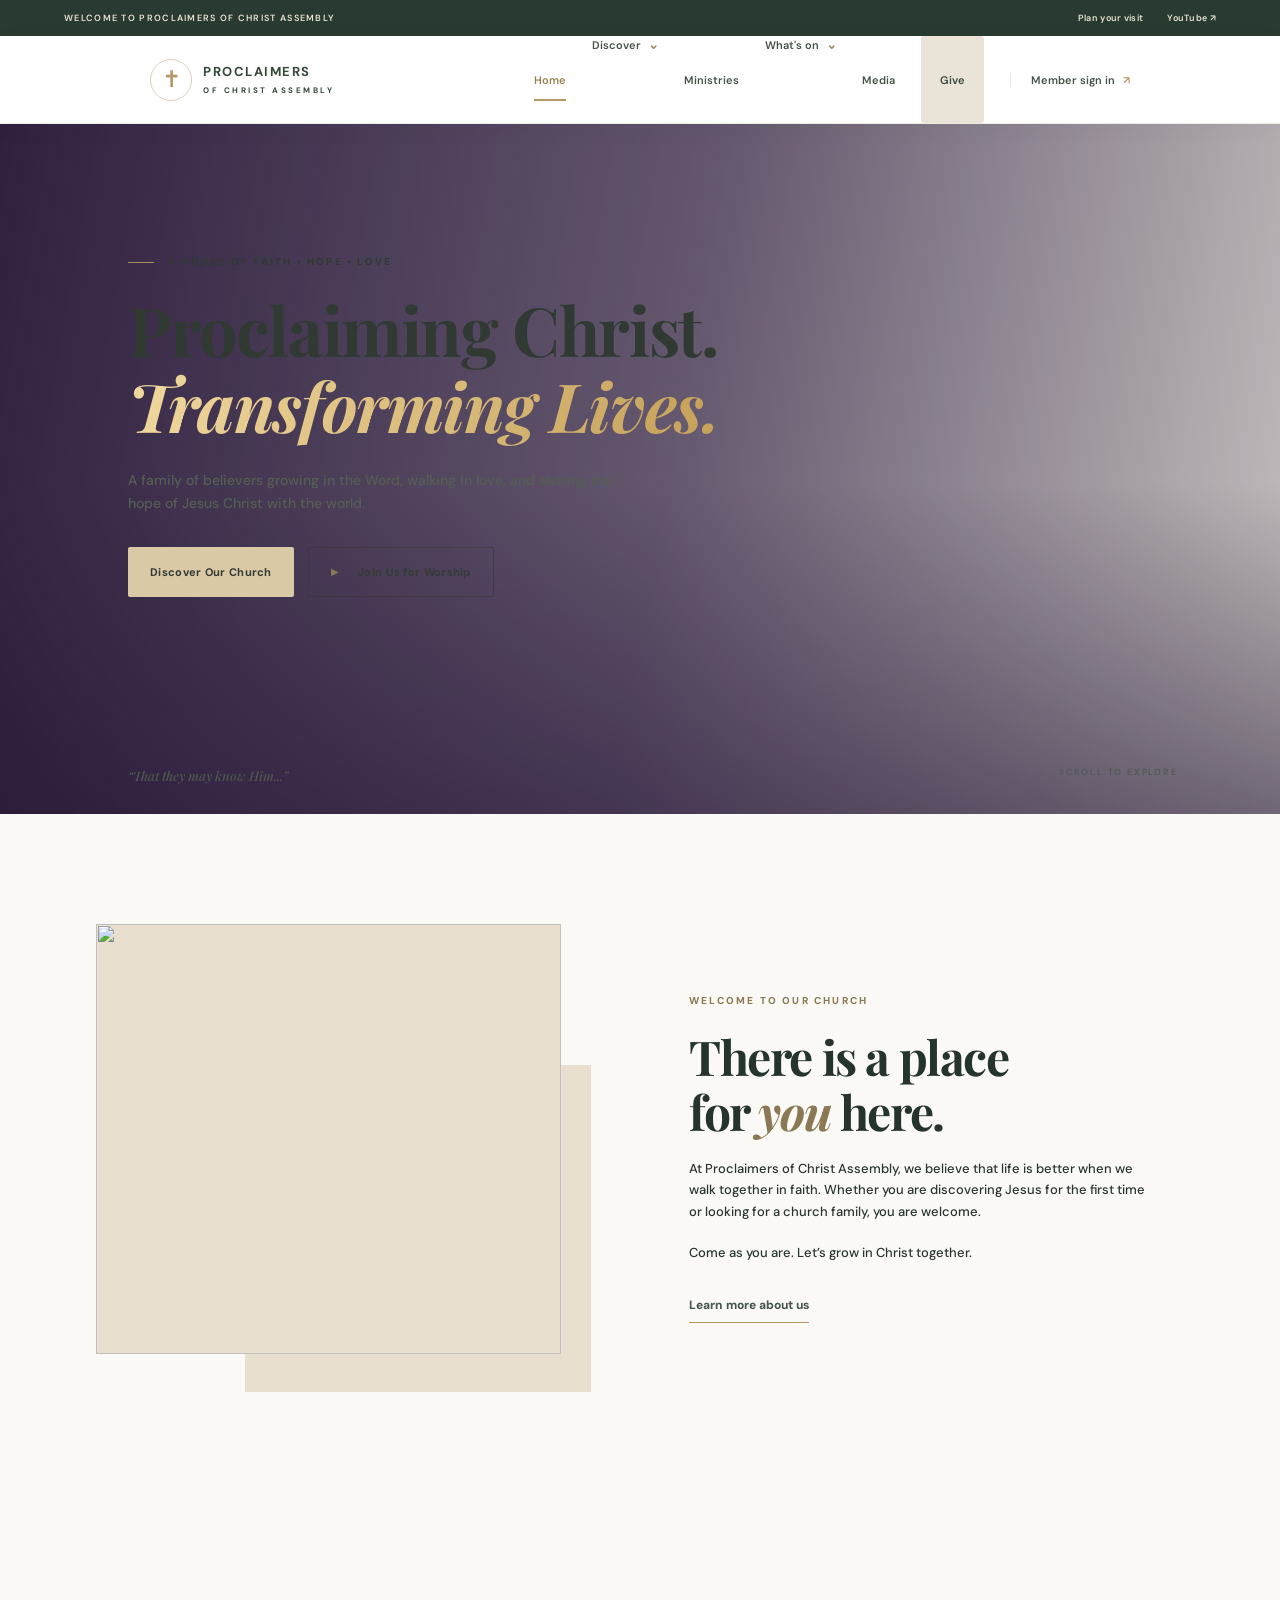
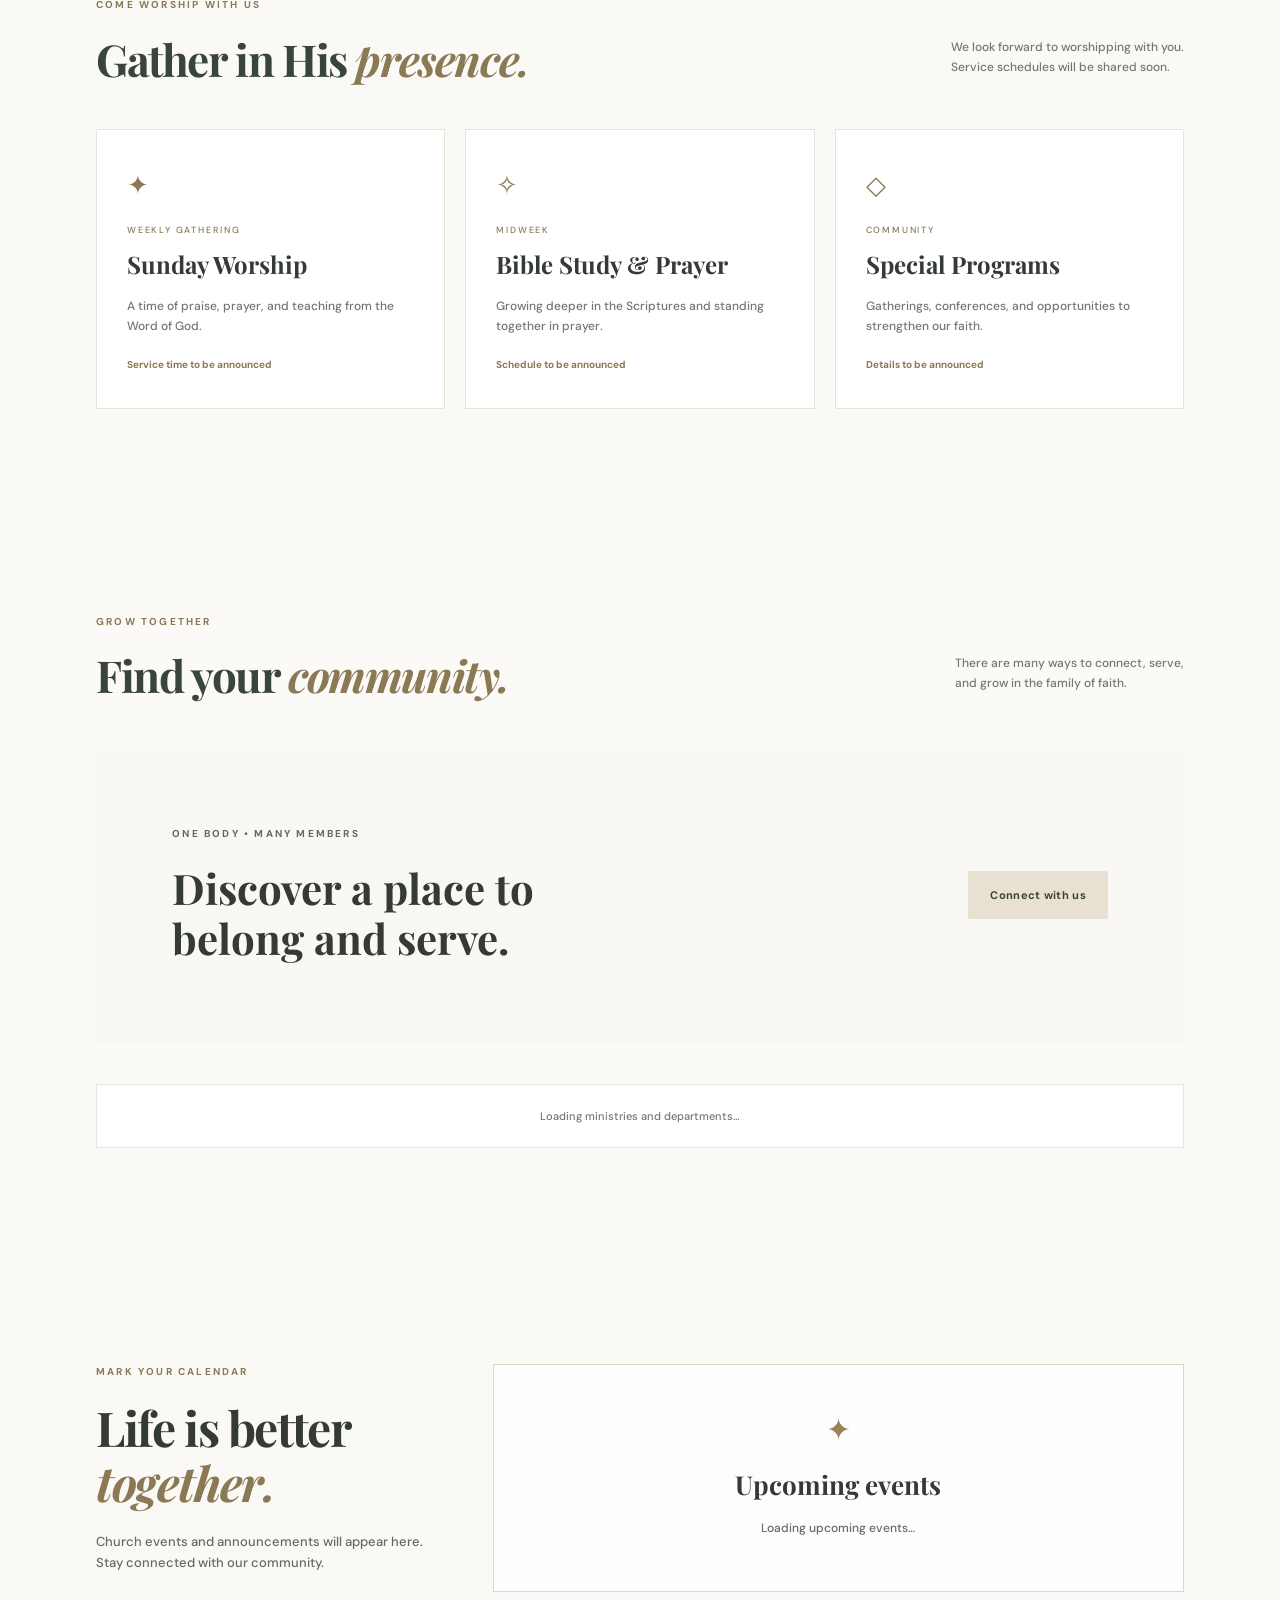
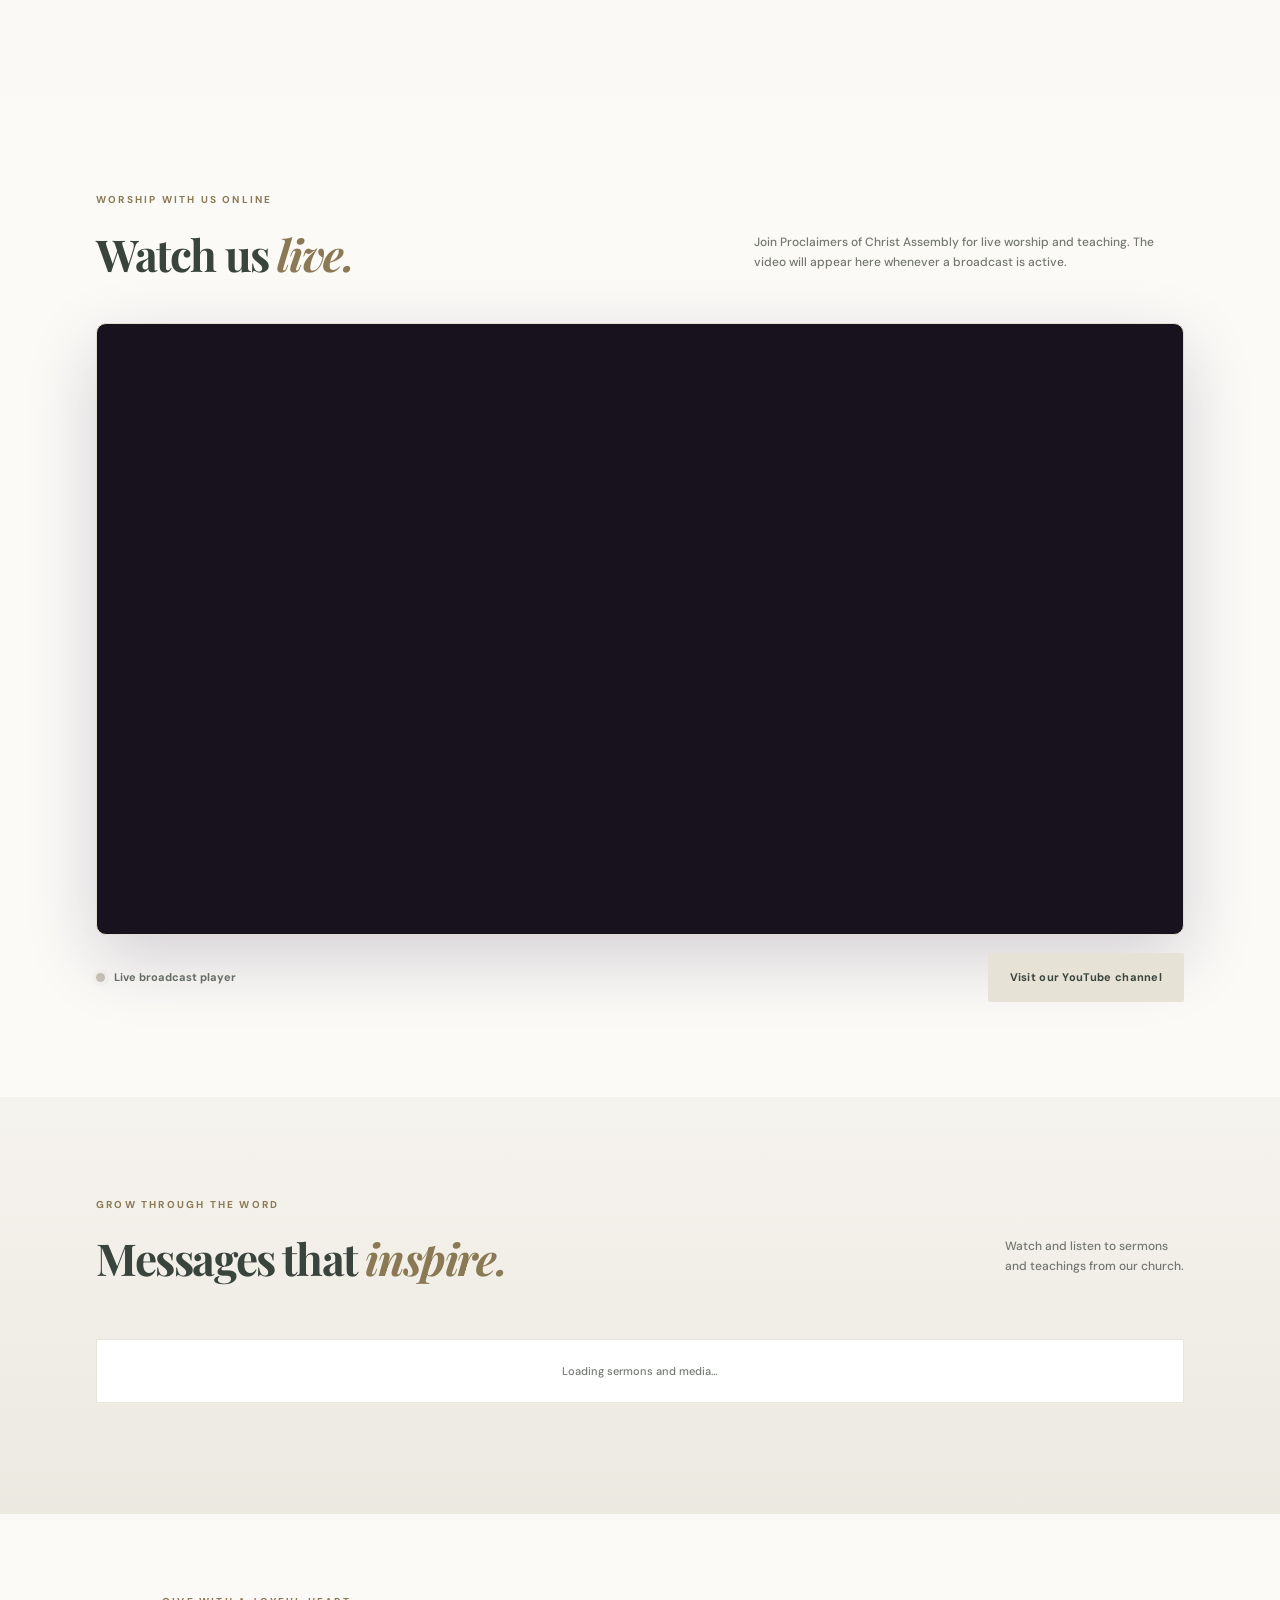
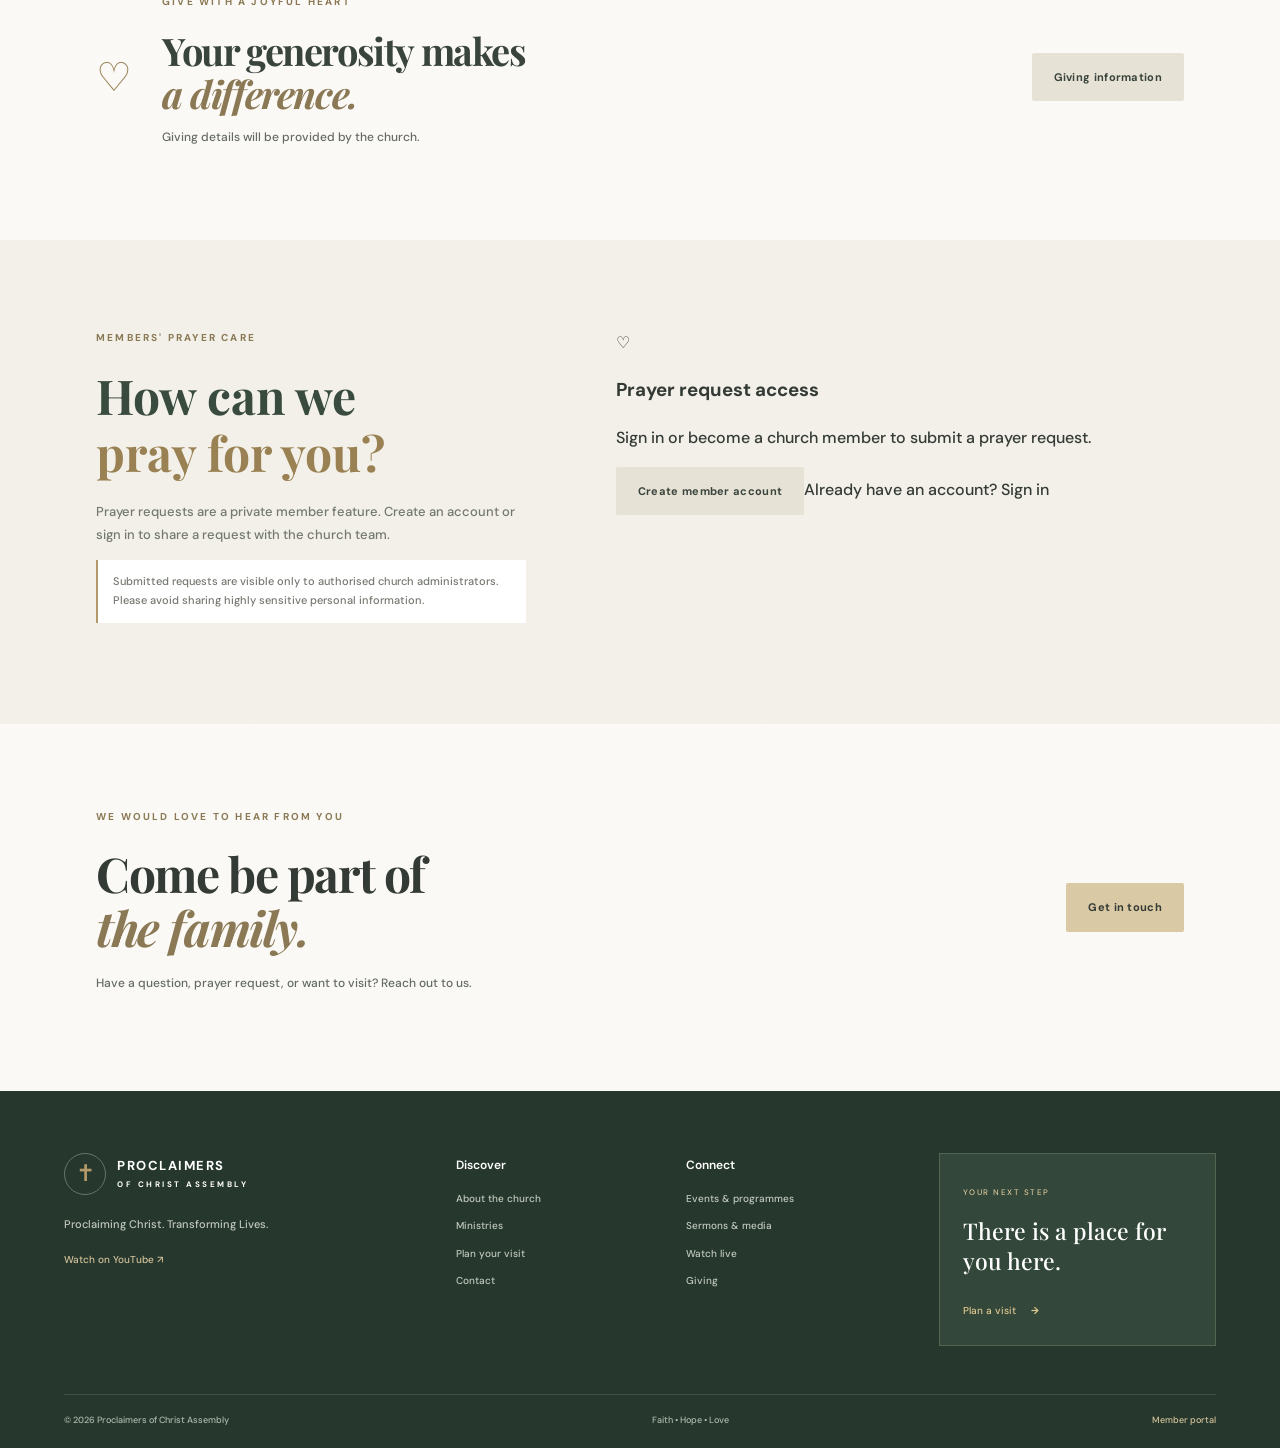
==== commit cb1b8755: "Replace basic public navigation with shared multi-page site architecture" ====
--- a/index.html
+++ b/index.html
@@ -10,20 +10,10 @@
   <link rel="preconnect" href="https://fonts.gstatic.com" crossorigin>
   <link href="https://fonts.googleapis.com/css2?family=DM+Sans:wght@400;500;600;700&family=Playfair+Display:wght@500;600;700&display=swap" rel="stylesheet">
   <link rel="stylesheet" href="styles.css">
+  <link rel="stylesheet" href="site-architecture.css">
 </head>
 <body>
-  <div class="announcement"><span>YOU ARE WELCOME HERE</span><span class="announcement-dot">✦</span><span>Come and experience Christ</span></div>
-  <header class="site-header">
-    <a class="brand" href="#home" aria-label="Proclaimers of Christ Assembly home">
-      <span class="brand-mark" aria-hidden="true"><svg viewBox="0 0 48 48"><path d="M21 5h6v14h14v6H27v18h-6V25H7v-6h14z" fill="currentColor"/><path d="M5 30c5 8 12 12 19 12s14-4 19-12" fill="none" stroke="currentColor" stroke-width="2" stroke-linecap="round"/></svg></span>
-      <span class="brand-name">PROCLAIMERS <small>OF CHRIST ASSEMBLY</small></span>
-    </a>
-    <nav class="nav-links" aria-label="Main navigation">
-      <a class="active" href="#home">Home</a><a href="#about">About</a><a href="#services">Services</a><a href="#ministries">Ministries</a><a href="#events">Events</a><a href="#watch-live">Watch Live</a><a href="#sermons">Sermons</a><a href="#prayer-request">Prayer</a><a href="#contact">Contact</a>
-      <a class="nav-give" href="#giving">Give </a>
-    </nav>
-    <div class="header-actions"><a class="header-login" href="login.html">Login</a><button class="menu-toggle" aria-label="Toggle navigation" aria-expanded="false"><span></span><span></span><span></span></button></div>
-  </header>
+  <div data-site-header></div>
   <main>
     <section class="hero" id="home">
       <div class="hero-image" role="img" aria-label="Congregation gathered in worship"></div>
@@ -80,7 +70,8 @@
     <section class="prayer-request-section" id="prayer-request"><div class="section-wrap prayer-request-wrap"><div class="prayer-request-intro"><p class="eyebrow purple">MEMBERS' PRAYER CARE</p><h2>How can we<br><em>pray for you?</em></h2><p>Prayer requests are a private member feature. Create an account or sign in to share a request with the church team.</p><p class="prayer-privacy-note">Submitted requests are visible only to authorised church administrators. Please avoid sharing highly sensitive personal information.</p></div><div class="prayer-member-gate"><span class="prayer-gate-icon">♡</span><h3>Prayer request access</h3><p>Sign in or become a church member to submit a prayer request.</p><a class="button button-purple" href="login.html?mode=signup">Create member account</a><a class="prayer-gate-login" href="login.html">Already have an account? Sign in</a></div></div></section>
     <section class="contact-section" id="contact"><div class="section-wrap contact-inner"><div><p class="eyebrow gold">WE WOULD LOVE TO HEAR FROM YOU</p><h2>Come be part of<br><em>the family.</em></h2><p>Have a question, prayer request, or want to visit? Reach out to us.</p></div><a class="button button-gold" href="mailto:hello@proclaimersofchristassembly.org">Get in touch </a></div></section>
   </main>
-  <footer class="site-footer"><a class="brand footer-brand" href="#home"><span class="brand-mark"><svg viewBox="0 0 48 48"><path d="M21 5h6v14h14v6H27v18h-6V25H7v-6h14z" fill="currentColor"/><path d="M5 30c5 8 12 12 19 12s14-4 19-12" fill="none" stroke="currentColor" stroke-width="2" stroke-linecap="round"/></svg></span><span class="brand-name">PROCLAIMERS <small>OF CHRIST ASSEMBLY</small></span></a><p>Proclaiming Christ. Transforming Lives.</p><div class="footer-bottom"><span>© <span id="year"></span> Proclaimers of Christ Assembly. All rights reserved.</span><a href="#home">Back to top</a></div></footer>
+  <div data-site-footer></div>
+  <script src="site-shell.js"></script>
   <script src="script.js"></script>
   <script type="module" src="events.js"></script>
   <script type="module" src="sermons.js"></script>
--- a/styles.css
+++ b/styles.css
@@ -358,3 +358,56 @@
 
 /* Refined public sermon library */
 .sermons-section{background:linear-gradient(180deg,#f5f3ed,#ebe9e0);padding:100px 0}.public-sermon-list{display:grid;grid-template-columns:repeat(3,minmax(0,1fr));gap:24px;align-items:stretch}.public-sermon-card{display:flex;flex-direction:column;min-width:0;overflow:hidden;border:1px solid #e2ddd1;border-radius:7px;background:#fff;box-shadow:0 12px 30px rgba(44,57,46,.08);transition:transform .2s,box-shadow .2s}.public-sermon-card:hover{transform:translateY(-4px);box-shadow:0 18px 38px rgba(44,57,46,.13)}.public-sermon-art{position:relative;aspect-ratio:16/9;overflow:hidden;background:#e9e5da}.sermon-card-thumb{display:block;width:100%;height:100%;object-fit:cover}.sermon-card-placeholder{height:100%;display:grid;place-items:center;color:#b49a68;font-size:48px;background:linear-gradient(135deg,#e9e5da,#d8ddcf)}.sermon-play-overlay{position:absolute;left:50%;top:50%;transform:translate(-50%,-50%);width:58px;height:58px;border:1px solid #ffffffb8;border-radius:50%;background:#2e4035df;color:#fff;font-size:19px;cursor:pointer;box-shadow:0 5px 20px #0003}.public-sermon-content{display:flex;flex:1;flex-direction:column;padding:22px}.public-sermon-meta{font-size:9px;font-weight:800;letter-spacing:.8px;text-transform:uppercase;color:#927b50}.public-sermon-content h3{font:700 22px/1.3 Georgia,serif;color:#35483b;margin:8px 0}.public-sermon-content p{font-size:12px;line-height:1.7;color:#697168;margin:0}.public-sermon-actions{margin-top:auto;padding-top:18px}.sermon-watch-button{display:inline-flex;align-items:center;justify-content:center;gap:8px;border:0;border-radius:3px;background:#405448;color:#fff;padding:11px 16px;font:800 10px Arial,sans-serif;cursor:pointer}.sermon-watch-button:hover{background:#2e4035}.sermon-unavailable-label{font-size:10px;color:#9a655b}.sermon-empty{grid-column:1/-1}@media(max-width:900px){.public-sermon-list{grid-template-columns:repeat(2,minmax(0,1fr))}}@media(max-width:600px){.sermons-section{padding:65px 0}.public-sermon-list{grid-template-columns:1fr;gap:16px}.public-sermon-content{padding:18px}.sermon-viewer-modal{padding:9px}.sermon-viewer-panel>header{padding:11px 13px}.sermon-viewer-panel h2{font-size:16px}}
+
+/* YouTube channel live stream embedded on the church website */
+.watch-live-section{padding:95px 0;background:#fbfaf7}
+.watch-live-heading{gap:30px}
+.watch-live-heading>p{max-width:430px}
+.watch-live-player{position:relative;width:100%;aspect-ratio:16/9;overflow:hidden;background:#171916;border:1px solid #e2ddd1;border-radius:7px;box-shadow:0 14px 36px rgba(44,57,46,.10)}
+.watch-live-player iframe{position:absolute;inset:0;width:100%;height:100%;border:0}
+.watch-live-footer{display:flex;align-items:center;justify-content:space-between;gap:18px;margin-top:18px}
+.watch-live-status{display:inline-flex;align-items:center;gap:9px;font-size:11px;font-weight:700;color:#697168}
+.watch-live-dot{width:9px;height:9px;border-radius:50%;background:#c8c4b9;box-shadow:0 0 0 4px #c8c4b91c}
+.watch-live-footer .button-purple{margin-left:0}
+@media(max-width:760px){.watch-live-section{padding:65px 0}.watch-live-heading{display:block}.watch-live-heading>p{margin-top:16px}.watch-live-footer{align-items:flex-start;flex-direction:column}.watch-live-footer .button{margin-left:0}}
+
+
+/* Modern motion and interaction layer */
+:root{--motion-ease:cubic-bezier(.22,.8,.25,1)}
+html{scroll-padding-top:96px}
+.site-header{position:sticky;top:0;z-index:50;box-shadow:0 8px 28px rgba(38,20,58,.055);backdrop-filter:blur(14px);transition:height .3s,box-shadow .3s}
+.site-header.scrolled{height:74px;box-shadow:0 12px 34px rgba(38,20,58,.12)}
+.brand-mark{transition:transform .5s var(--motion-ease)}
+.brand:hover .brand-mark{transform:rotate(-8deg) scale(1.06)}
+.nav-links>a:not(.nav-give){position:relative}
+.nav-links>a:not(.nav-give):after{content:"";position:absolute;left:0;right:100%;bottom:-8px;height:2px;background:var(--gold);transition:right .25s var(--motion-ease)}
+.nav-links>a:not(.nav-give):hover:after,.nav-links>a.active:not(.nav-give):after{right:0}
+.hero{isolation:isolate}
+.hero-image{animation:hero-drift 22s ease-in-out infinite alternate;will-change:transform}
+.hero-shade{background:linear-gradient(100deg,rgba(31,15,49,.92),rgba(37,20,58,.68) 52%,rgba(37,20,58,.18)),linear-gradient(0deg,rgba(25,13,40,.5),transparent 48%)}
+.hero-content>*{animation:hero-rise .85s var(--motion-ease) both}
+.hero-content .eyebrow{animation-delay:.08s}.hero-content h1{animation-delay:.18s}.hero-content .hero-copy{animation-delay:.3s}.hero-content .hero-actions{animation-delay:.42s}
+.hero h1 em{background:linear-gradient(100deg,#f0d89e,#c6a15a,#f0d89e);background-size:200% auto;-webkit-background-clip:text;background-clip:text;color:transparent;animation:gold-shimmer 7s linear infinite}
+.button{position:relative;overflow:hidden}
+.button:before{content:"";position:absolute;inset:0;background:linear-gradient(110deg,transparent 25%,rgba(255,255,255,.28) 48%,transparent 70%);transform:translateX(-120%);transition:transform .7s}
+.button:hover:before{transform:translateX(120%)}
+.welcome-image-wrap{transition:transform .6s var(--motion-ease)}
+.welcome-image{transition:transform .8s var(--motion-ease),filter .8s}
+.welcome-image-wrap:hover .welcome-image{transform:scale(1.035);filter:saturate(1.12)}
+.service-card,.public-event-card,.public-sermon-card,.public-ministry-card{transition:transform .35s var(--motion-ease),box-shadow .35s,border-color .35s}
+.service-card:hover,.public-event-card:hover,.public-sermon-card:hover,.public-ministry-card:hover{transform:translateY(-7px);box-shadow:0 18px 42px rgba(39,21,61,.11);border-color:#d8c69f}
+.service-icon{transition:transform .4s var(--motion-ease)}
+.service-card:hover .service-icon{transform:translateY(-4px) rotate(10deg)}
+.ministry-banner{background-size:cover;transition:background-position 1s}
+.ministry-banner:hover{background-position:55% center}
+.watch-live-player{border-radius:10px;overflow:hidden;box-shadow:0 24px 70px rgba(39,21,61,.18);background:#17121e;transition:transform .4s,box-shadow .4s}
+.watch-live-player:hover{transform:translateY(-4px);box-shadow:0 30px 80px rgba(39,21,61,.24)}
+.watch-live-dot{animation:live-pulse 1.8s infinite}
+.section-reveal{opacity:0;transform:translateY(28px);transition:opacity .75s var(--motion-ease),transform .75s var(--motion-ease)}
+.section-reveal.is-visible{opacity:1;transform:translateY(0)}
+@keyframes hero-rise{from{opacity:0;transform:translateY(24px)}to{opacity:1;transform:translateY(0)}}
+@keyframes hero-drift{from{transform:scale(1.02) translate3d(0,0,0)}to{transform:scale(1.1) translate3d(-1.2%,1%,0)}}
+@keyframes gold-shimmer{to{background-position:200% center}}
+@keyframes live-pulse{0%,100%{box-shadow:0 0 0 0 rgba(207,70,70,.5)}50%{box-shadow:0 0 0 7px rgba(207,70,70,0)}}
+@media(max-width:760px){.site-header.scrolled{height:68px}.nav-links>a:not(.nav-give):after{display:none}.hero-image{animation-duration:28s}.section-reveal{transform:translateY(18px)}}
+@media(prefers-reduced-motion:reduce){.hero-image,.hero-content>*,.hero h1 em,.watch-live-dot{animation:none!important}.section-reveal{opacity:1;transform:none;transition:none}.service-card,.public-event-card,.public-sermon-card,.public-ministry-card,.button,.welcome-image{transition:none}}
--- a/site-architecture.css
+++ b/site-architecture.css
@@ -0,0 +1,8 @@
+:root{--site-forest:#34483b;--site-forest-deep:#24372c;--site-gold:#b49a68;--site-paper:#f7f6f1;--site-ink:#303a32;--site-muted:#747b72;--site-line:#e7e5dc;--site-serif:"Playfair Display",Georgia,serif;--site-sans:"DM Sans",Arial,sans-serif}
+.site-shell-inner{width:min(1240px,90%);margin-inline:auto}.site-utility{height:36px;background:#293b30;color:#e8e2d4;font:600 9px var(--site-sans);letter-spacing:1.3px}.site-utility .site-shell-inner{height:100%;display:flex;align-items:center;justify-content:space-between}.site-utility .site-shell-inner>div{display:flex;gap:24px}.site-utility a{color:#e8e2d4;text-decoration:none;letter-spacing:.3px}.site-utility a:hover{color:#d6c49c}
+.site-header-v2{height:88px;background:rgba(255,255,255,.97);border-bottom:1px solid #eeece5;position:sticky;top:0;z-index:80;box-shadow:0 5px 24px rgba(38,52,42,.035)}.site-header-inner{height:100%;display:flex;align-items:center;justify-content:space-between;gap:30px}.site-brand{display:inline-flex;align-items:center;gap:11px;color:var(--site-forest);text-decoration:none;flex-shrink:0}.site-brand-mark{width:42px;height:42px;border:1px solid #d9d0bb;border-radius:50%;display:grid;place-items:center;font-size:23px;color:var(--site-gold)}.site-brand-copy{font:700 13px/1.3 var(--site-sans);letter-spacing:1.5px}.site-brand-copy small{display:block;font-size:8px;letter-spacing:2.5px;margin-top:4px}.site-navigation{height:100%;display:flex;align-items:center;gap:clamp(13px,2vw,29px)}.site-navigation a,.site-navigation summary{font:600 11px var(--site-sans);color:#475349;text-decoration:none;cursor:pointer;white-space:nowrap}.site-navigation a:hover,.site-navigation .is-current,.site-navigation summary:hover{color:#9b8050}.site-nav-link{height:100%;display:flex;align-items:center;position:relative}.site-nav-link.is-current:after{content:"";position:absolute;bottom:22px;left:0;right:0;height:2px;background:var(--site-gold)}.site-nav-group{height:100%;display:flex;align-items:center;position:relative}.site-nav-group summary{list-style:none}.site-nav-group summary::-webkit-details-marker{display:none}.site-nav-group summary span{font-size:13px;color:#a18a5d;margin-left:4px}.site-dropdown{position:absolute;top:calc(100% - 8px);left:-22px;width:275px;padding:10px;background:#fff;border:1px solid var(--site-line);box-shadow:0 18px 45px rgba(28,43,32,.13);border-radius:7px;display:grid;gap:3px}.site-dropdown a{padding:12px;border-radius:4px;white-space:normal}.site-dropdown a:hover{background:#f5f4ee}.site-dropdown b,.site-dropdown small{display:block}.site-dropdown b{font-size:11px;color:#34483b}.site-dropdown small{font-size:9px;color:#858b81;margin-top:4px;font-weight:400}.site-nav-give{background:#e9e4d7;padding:12px 19px;border-radius:3px;color:#39483c!important}.site-nav-login{border-left:1px solid var(--site-line);padding-left:20px}.site-nav-login span{color:var(--site-gold);margin-left:5px}.site-menu-toggle{display:none}
+.site-footer-v2{background:#26382d;color:#e8e8df;padding:62px 0 20px}.site-footer-main{display:grid;grid-template-columns:1.5fr .8fr .9fr 1.2fr;gap:45px;padding-bottom:48px}.site-footer-brand .site-brand{color:#fff}.site-footer-brand .site-brand-mark{border-color:#667568}.site-footer-brand>p{font-size:11px;color:#c1c9be;margin:20px 0 12px}.site-footer-social{font-size:10px;color:#d4c19a;text-decoration:none}.site-footer-main h3{font:600 12px var(--site-sans);color:#fff;margin:4px 0 18px}.site-footer-main>div:not(:first-child):not(.site-footer-cta) a{display:block;color:#c1c9be;text-decoration:none;font-size:10px;margin:11px 0}.site-footer-main a:hover{color:#e2c990}.site-footer-cta{padding:23px;background:#33483a;border:1px solid #536451}.site-footer-cta>span{font-size:8px;letter-spacing:1.5px;color:#d6c49b}.site-footer-cta h3{font:500 23px/1.3 var(--site-serif);margin:13px 0 20px}.site-footer-cta>a{color:#e2c990;text-decoration:none;font-size:10px}.site-footer-cta b{margin-left:12px}.site-footer-bottom{border-top:1px solid #ffffff20;padding-top:18px;display:flex;justify-content:space-between;gap:15px;color:#aeb9ae;font-size:9px}.site-footer-bottom a{color:#d6c49b;text-decoration:none}
+.public-page{background:var(--site-paper);color:var(--site-ink);font-family:var(--site-sans)}.public-page a{color:inherit}.page-hero{position:relative;overflow:hidden;background:#e9e9df;min-height:390px;display:flex;align-items:center}.page-hero:before{content:"";position:absolute;inset:0;background:linear-gradient(90deg,rgba(31,48,37,.91),rgba(31,48,37,.66) 58%,rgba(31,48,37,.25)),var(--page-image) center/cover}.page-hero-inner{position:relative;width:min(1240px,90%);margin:auto;padding:78px 0;color:#fff}.page-eyebrow{font-size:9px;letter-spacing:2px;font-weight:700;color:#d7c49b;margin:0 0 17px}.page-hero h1{font:500 clamp(40px,5.6vw,66px)/1.08 var(--site-serif);max-width:760px;margin:0}.page-hero h1 em{color:#e0c990}.page-hero p:not(.page-eyebrow){max-width:600px;color:#e3e8df;font-size:13px;line-height:1.9;margin:20px 0 0}.page-breadcrumb{font-size:9px;color:#a7b4a6;margin-bottom:24px}.page-breadcrumb a{color:#e0d0a9;text-decoration:none}.page-section{padding:78px 0}.page-section-inner{width:min(1160px,88%);margin:auto}.page-section-heading{display:flex;align-items:end;justify-content:space-between;gap:30px;margin-bottom:32px}.page-section-heading h2,.page-copy h2{font:500 clamp(29px,3.5vw,43px)/1.2 var(--site-serif);color:#34483b;margin:0}.page-section-heading p,.page-copy p{max-width:550px;color:var(--site-muted);font-size:12px;line-height:1.9}.page-kicker{font-size:9px;letter-spacing:1.7px;font-weight:700;color:#9b8050;margin:0 0 12px}.page-grid-3{display:grid;grid-template-columns:repeat(3,minmax(0,1fr));gap:18px}.page-feature-card{background:#fff;border:1px solid var(--site-line);padding:27px;min-height:190px}.page-feature-card .feature-number{font:500 28px var(--site-serif);color:#b49a68}.page-feature-card h3{font:600 15px var(--site-sans);color:#34483b;margin:12px 0 8px}.page-feature-card p{font-size:11px;line-height:1.8;color:var(--site-muted);margin:0}.page-split{display:grid;grid-template-columns:1fr 1fr;gap:7%;align-items:center}.page-photo{min-height:390px;background:linear-gradient(0deg,#26382d20,#26382d00),url("https://images.unsplash.com/photo-1438232992991-995b7058bbb3?auto=format&fit=crop&w=1200&q=85") center/cover}.page-copy{max-width:590px}.page-copy h2{margin-bottom:17px}.page-copy p{margin:12px 0}.page-callout{background:#e9ece4;padding:35px;display:flex;align-items:center;justify-content:space-between;gap:24px}.page-callout h2{font:500 27px var(--site-serif);color:#34483b;margin:0}.page-button{display:inline-flex;align-items:center;justify-content:center;padding:13px 18px;background:#34483b;color:#fff!important;text-decoration:none;font-size:10px;font-weight:700;letter-spacing:.3px;border-radius:3px}.page-button.light{background:#e5decd;color:#34483b!important}.page-feed{display:grid;grid-template-columns:repeat(3,minmax(0,1fr));gap:18px}.page-feed:empty{display:block}.public-event-card,.public-sermon-card,.public-ministry-card{min-width:0;background:#fff;border:1px solid var(--site-line);overflow:hidden}.public-event-card img,.public-ministry-card img,.sermon-card-thumb{width:100%;height:180px;object-fit:cover;display:block}.public-event-content,.public-ministry-content,.public-sermon-content{padding:20px}.public-event-date,.public-ministry-meta,.public-sermon-meta{font-size:9px;color:#9b8050}.public-event-content h3,.public-ministry-content h3,.public-sermon-content h3{font:600 16px var(--site-sans);color:#34483b;margin:9px 0}.public-event-content p,.public-ministry-content p,.public-sermon-content p{font-size:11px;line-height:1.8;color:#737b72}.public-event-venue{font-size:9px;color:#687468}.public-ministry-symbol,.sermon-card-placeholder{height:180px;display:grid;place-items:center;background:#e9ece4;color:#a88e5e;font-size:40px}.public-sermon-art{position:relative}.public-sermon-art .sermon-card-thumb{height:180px}.sermon-play-overlay{position:absolute;inset:0;margin:auto;width:48px;height:48px;border:1px solid #fff8;border-radius:50%;background:#34483bd9;color:white;cursor:pointer}.sermon-watch-button{border:0;background:#34483b;color:white;padding:10px 13px;font-size:9px;cursor:pointer}.public-sermon-actions{margin-top:15px}.event-feed-empty,.sermon-empty,.ministry-empty{font-size:11px;color:var(--site-muted);padding:22px;background:#fff;border:1px solid var(--site-line)}
+@media(max-width:1000px){.site-navigation{gap:14px}.site-navigation a,.site-navigation summary{font-size:10px}.site-nav-login{padding-left:12px}.site-footer-main{gap:25px}}
+@media(max-width:760px){.site-utility{height:32px;font-size:7px;letter-spacing:.8px}.site-utility .site-shell-inner>div{gap:12px}.site-header-v2{height:72px}.site-brand-mark{width:36px;height:36px}.site-brand-copy{font-size:11px}.site-brand-copy small{font-size:7px;letter-spacing:1.8px}.site-menu-toggle{display:flex;flex-direction:column;gap:5px;border:1px solid var(--site-line);background:#fff;border-radius:4px;padding:10px}.site-menu-toggle span{width:19px;height:2px;background:#34483b}.site-navigation{display:none;position:absolute;top:72px;left:0;right:0;height:auto;background:#fff;border-top:1px solid var(--site-line);box-shadow:0 20px 30px #1d33251c;padding:12px 5% 20px;align-items:stretch;gap:0;flex-direction:column}.site-navigation.is-open{display:flex}.site-navigation>a,.site-navigation summary{padding:13px 3px;height:auto}.site-nav-link.is-current:after{display:none}.site-nav-group{height:auto;display:block}.site-nav-group summary{display:block}.site-dropdown{position:static;width:100%;box-shadow:none;border:0;border-left:2px solid #d7c59d;border-radius:0;margin:0 0 8px 8px;padding:0 0 0 8px}.site-nav-give{margin:7px 0;padding:12px 15px!important}.site-nav-login{border-left:0;border-top:1px solid var(--site-line);padding:15px 3px!important}.site-footer-main{grid-template-columns:1fr 1fr;gap:30px 20px}.site-footer-cta{grid-column:1/-1}.site-footer-v2{padding-top:45px}.site-footer-bottom{flex-wrap:wrap}.page-hero{min-height:340px}.page-hero-inner{padding:62px 0}.page-section{padding:55px 0}.page-section-heading{display:block}.page-section-heading p{margin-bottom:0}.page-grid-3,.page-feed{grid-template-columns:1fr}.page-split{grid-template-columns:1fr;gap:28px}.page-photo{min-height:270px}.page-callout{display:block;padding:25px}.page-callout .page-button{margin-top:18px}}
+@media(prefers-reduced-motion:reduce){.site-navigation *{scroll-behavior:auto;transition:none!important}}
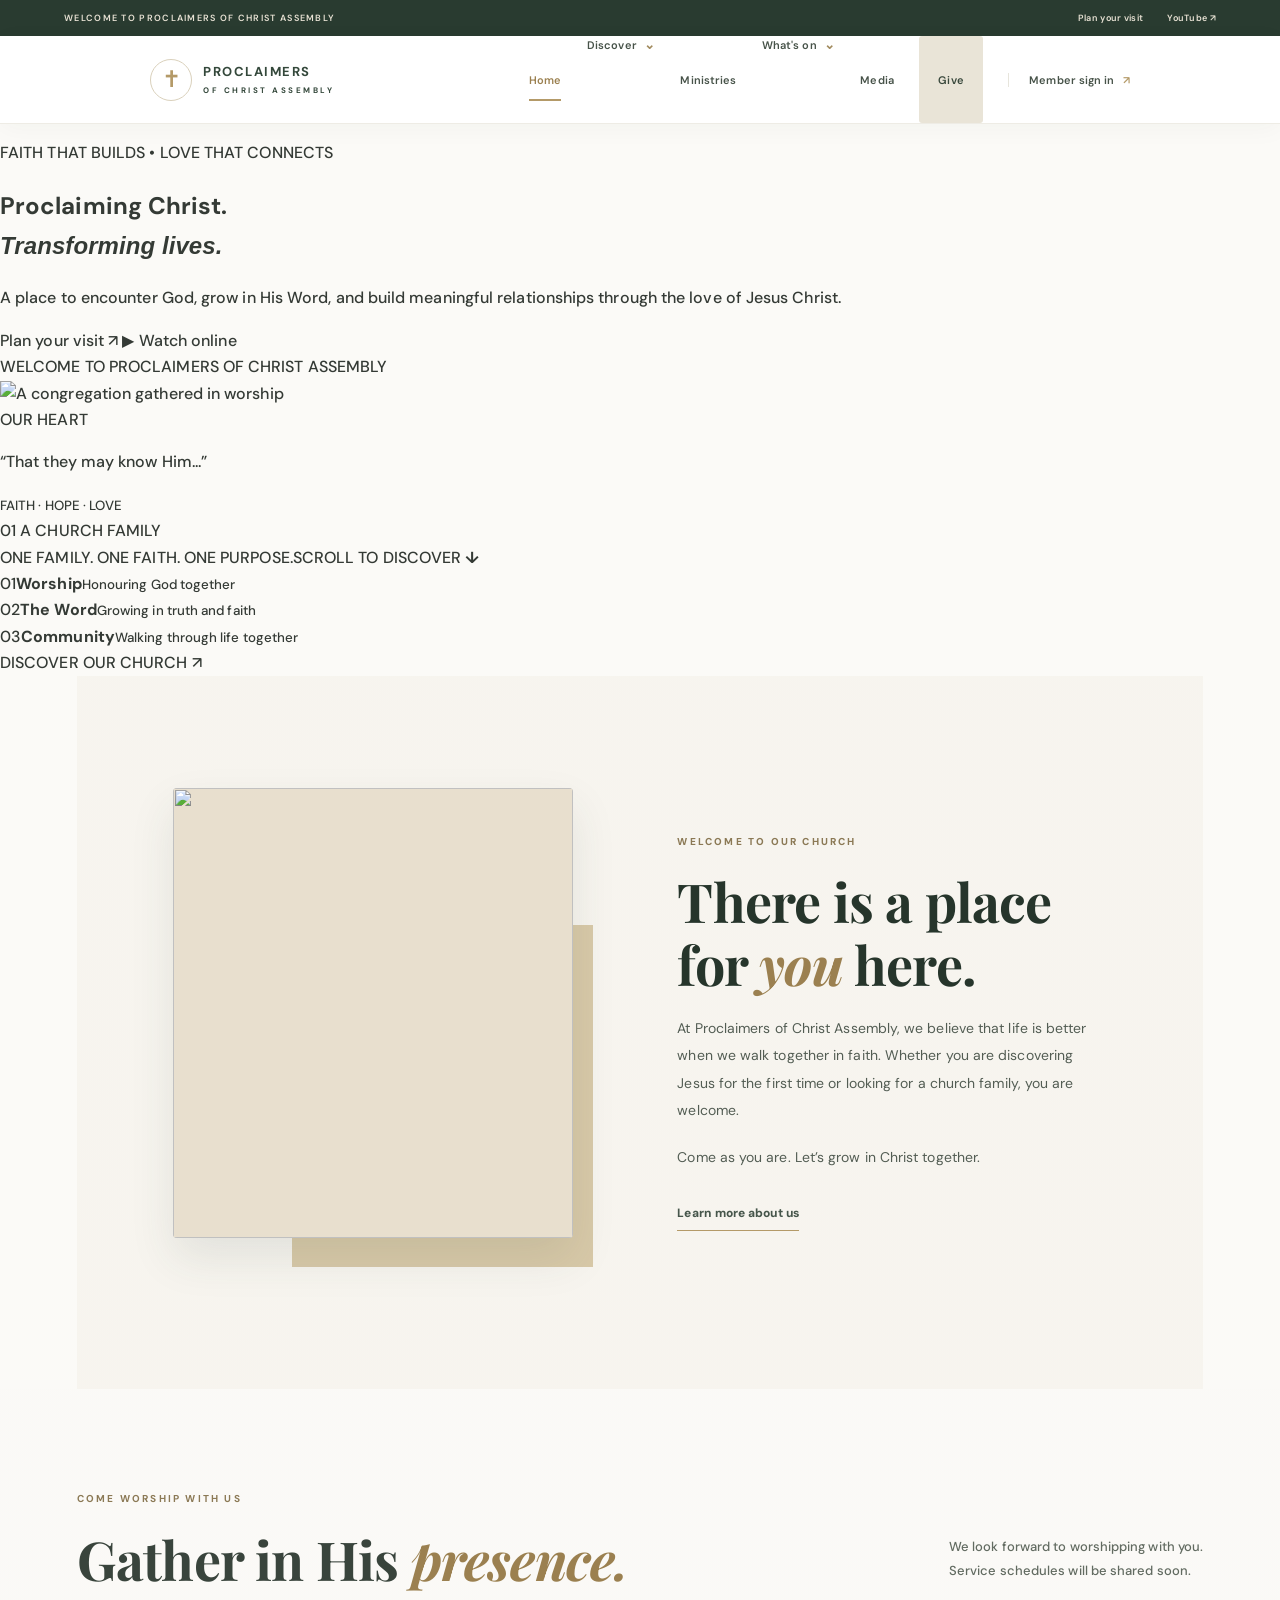
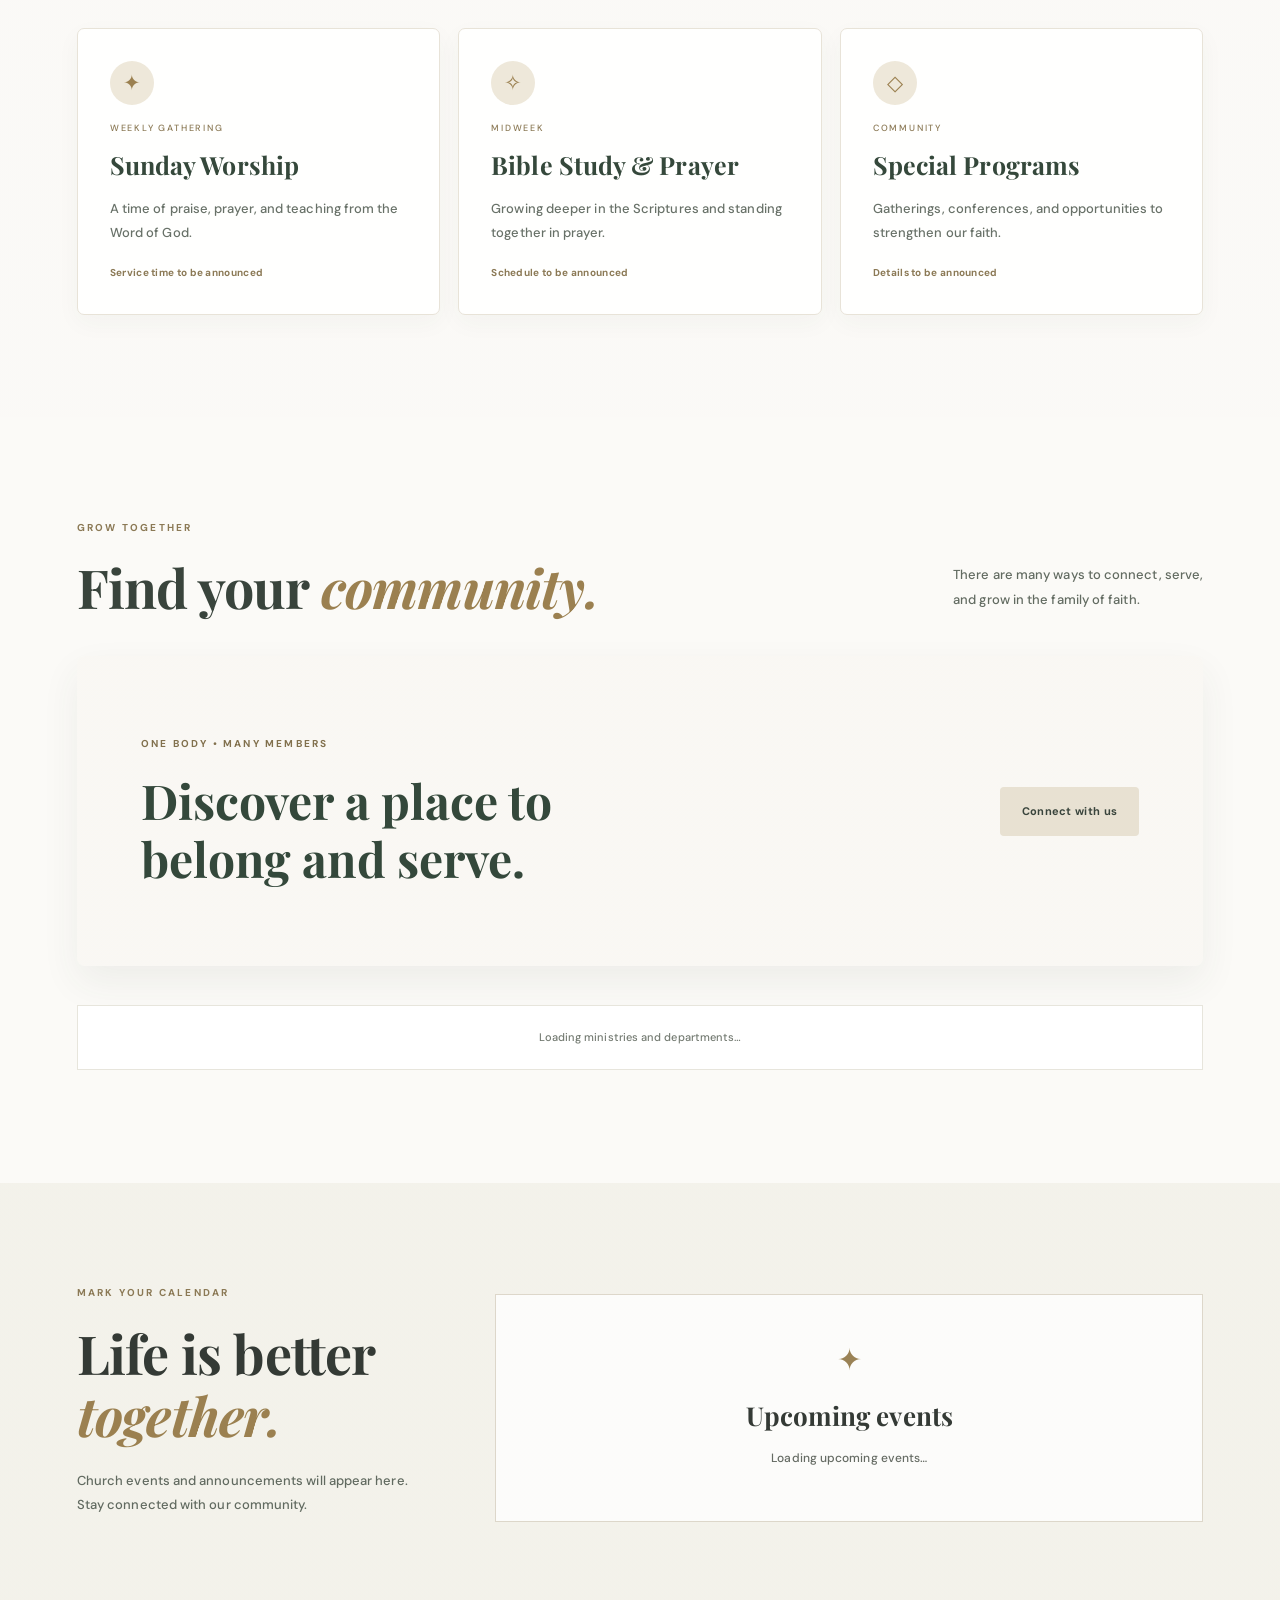
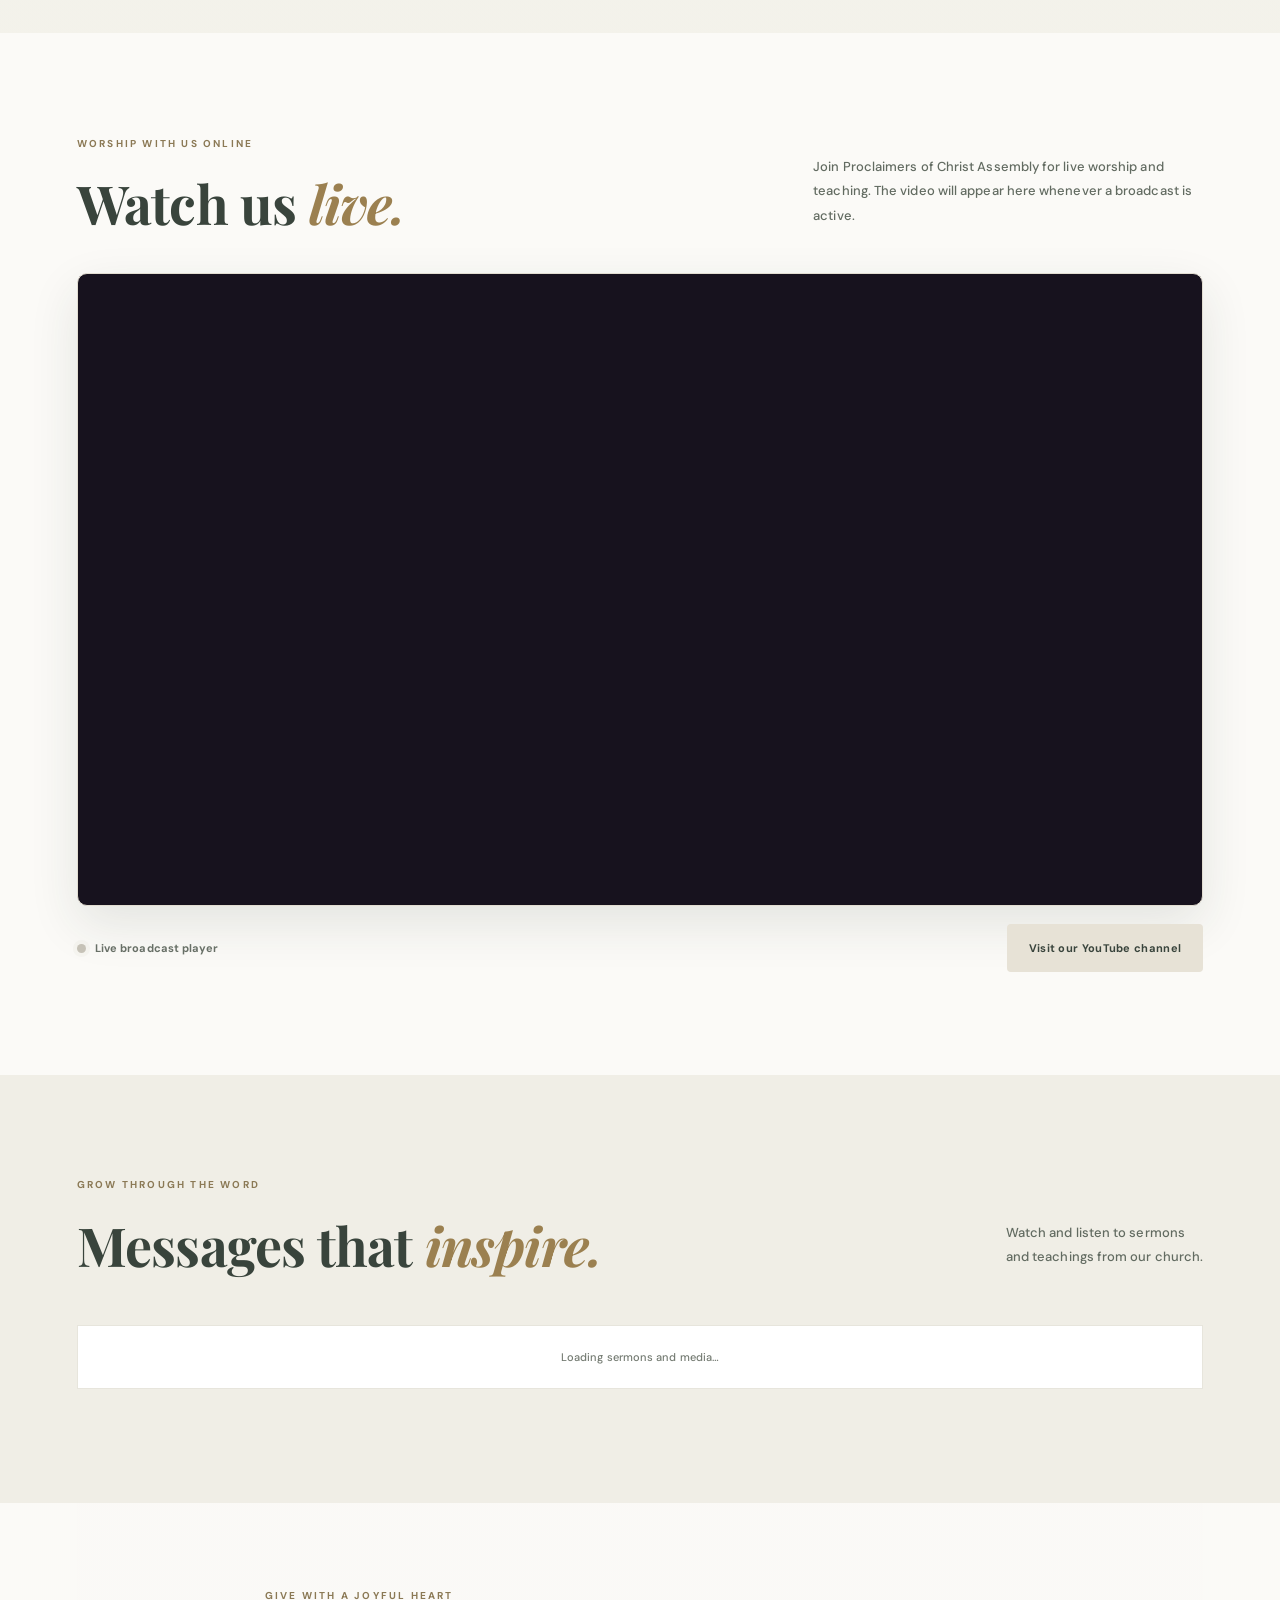
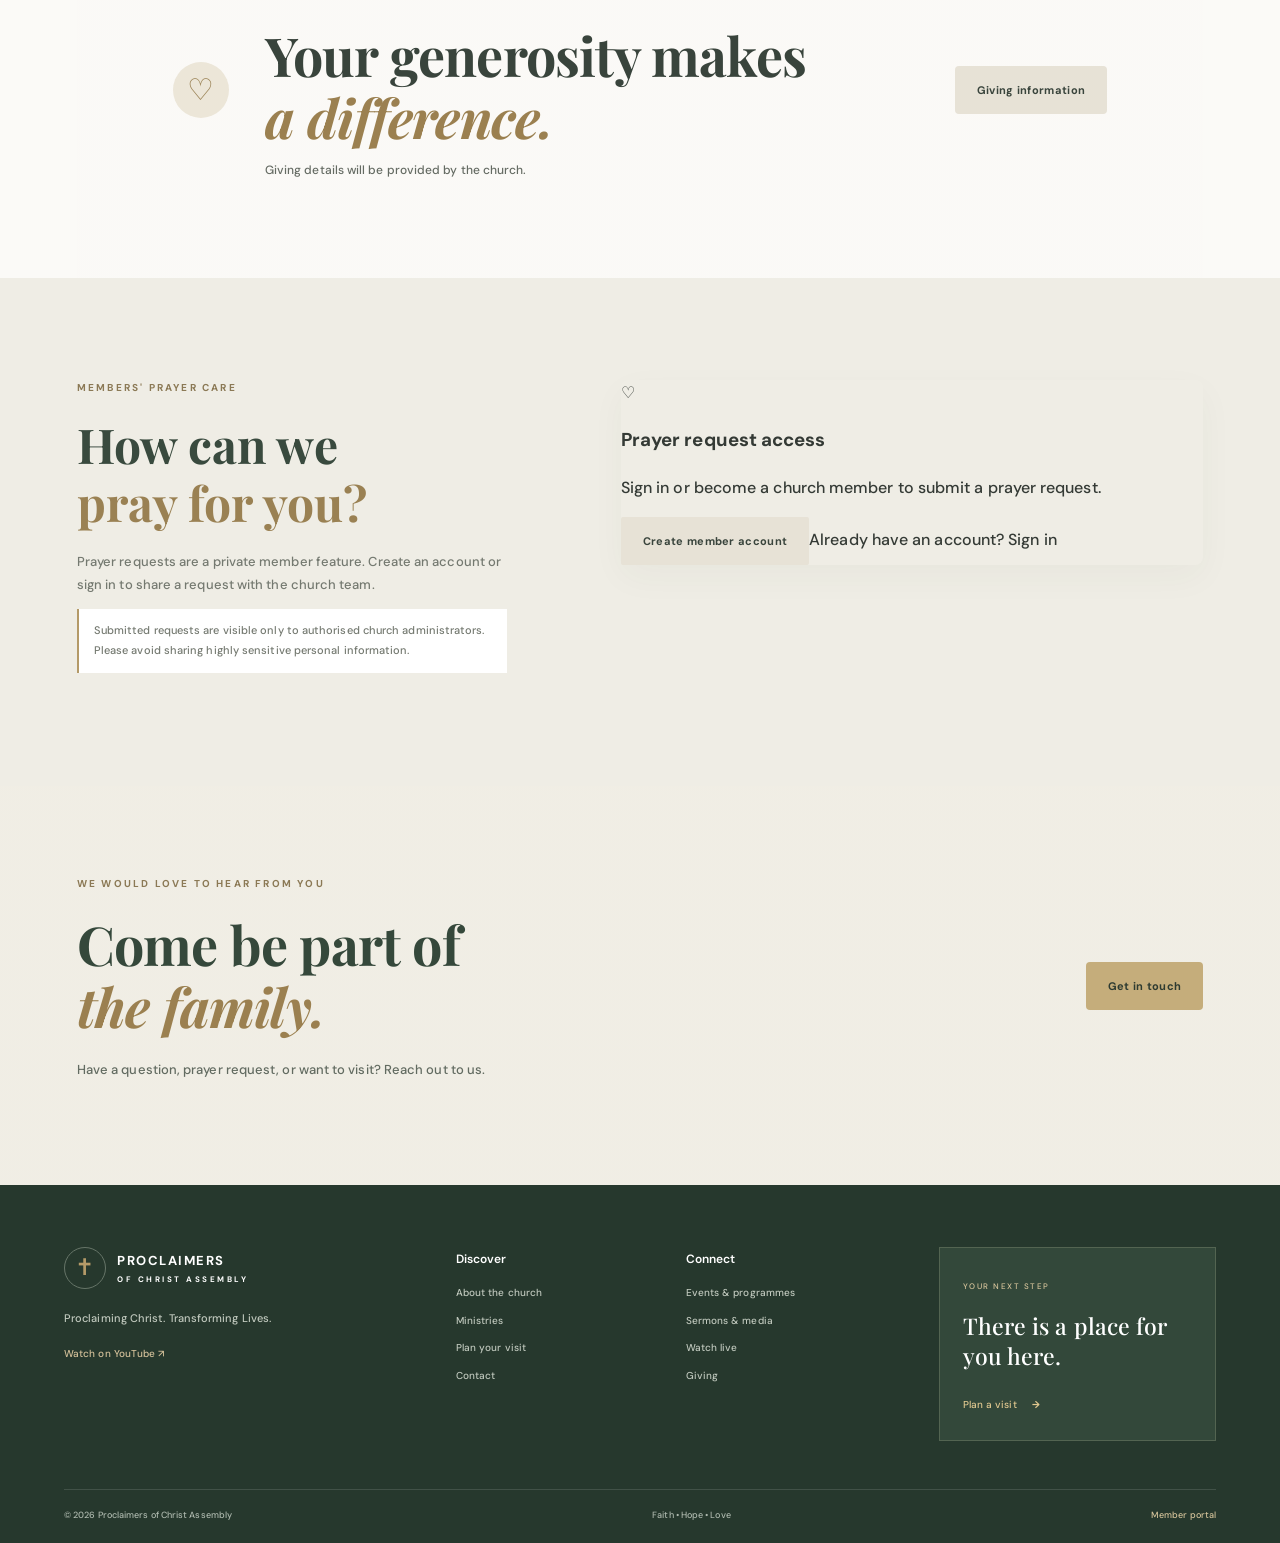
==== commit 36afea0b: "Redesign public homepage hero and value strip" ====
--- a/index.html
+++ b/index.html
@@ -15,16 +15,30 @@
 <body>
   <div data-site-header></div>
   <main>
-    <section class="hero" id="home">
-      <div class="hero-image" role="img" aria-label="Congregation gathered in worship"></div>
-      <div class="hero-shade"></div>
-      <div class="hero-content">
-        <p class="eyebrow"><span></span> A HOUSE OF FAITH • HOPE • LOVE</p>
-        <h1>Proclaiming Christ.<br><em>Transforming Lives.</em></h1>
-        <p class="hero-copy">A family of believers growing in the Word, walking in love, and sharing the hope of Jesus Christ with the world.</p>
-        <div class="hero-actions"><a class="button button-gold" href="#about">Discover Our Church </a><a class="button button-outline" href="#services"><span class="play">▶</span> Join Us for Worship</a></div>
+    <section class="home-hero" id="home" aria-labelledby="home-title">
+      <div class="home-hero-copy">
+        <p class="home-kicker"><span></span> FAITH THAT BUILDS • LOVE THAT CONNECTS</p>
+        <h1 id="home-title">Proclaiming Christ.<br><em>Transforming lives.</em></h1>
+        <p class="home-hero-lead">A place to encounter God, grow in His Word, and build meaningful relationships through the love of Jesus Christ.</p>
+        <div class="home-hero-actions">
+          <a class="home-button home-button-gold" href="visit.html">Plan your visit <span aria-hidden="true">↗</span></a>
+          <a class="home-button home-button-ghost" href="#watch-live"><span class="home-play" aria-hidden="true">▶</span> Watch online</a>
+        </div>
+        <div class="home-hero-note"><span class="home-note-line"></span><span>WELCOME TO PROCLAIMERS OF CHRIST ASSEMBLY</span></div>
       </div>
-      <div class="hero-bottom"><span>“That they may know Him...”</span><span class="hero-scroll">SCROLL TO EXPLORE</span></div>
+      <div class="home-hero-visual">
+        <img src="https://images.unsplash.com/photo-1507692049790-de58290a4334?auto=format&fit=crop&w=1400&q=88" alt="A congregation gathered in worship" fetchpriority="high">
+        <div class="home-hero-image-shade"></div>
+        <div class="home-verse-card"><span>OUR HEART</span><p>“That they may know Him...”</p><small>FAITH · HOPE · LOVE</small></div>
+        <div class="home-image-index">01 <span></span> A CHURCH FAMILY</div>
+      </div>
+      <div class="home-hero-bottom"><span>ONE FAMILY. ONE FAITH. ONE PURPOSE.</span><a href="#about">SCROLL TO DISCOVER <b>↓</b></a></div>
+    </section>
+    <section class="home-pillars" aria-label="Our church values">
+      <div><span class="pillar-number">01</span><span><b>Worship</b><small>Honouring God together</small></span></div>
+      <div><span class="pillar-number">02</span><span><b>The Word</b><small>Growing in truth and faith</small></span></div>
+      <div><span class="pillar-number">03</span><span><b>Community</b><small>Walking through life together</small></span></div>
+      <a href="about.html">DISCOVER OUR CHURCH <span>↗</span></a>
     </section>
     <section class="welcome section-wrap" id="about">
       <div class="welcome-image-wrap"><img class="welcome-image" src="https://images.unsplash.com/photo-1519494026892-80bbd2d6fd0d?auto=format&fit=crop&w=900&q=85" alt=""/></div>
--- a/styles.css
+++ b/styles.css
@@ -411,3 +411,12 @@
 @keyframes live-pulse{0%,100%{box-shadow:0 0 0 0 rgba(207,70,70,.5)}50%{box-shadow:0 0 0 7px rgba(207,70,70,0)}}
 @media(max-width:760px){.site-header.scrolled{height:68px}.nav-links>a:not(.nav-give):after{display:none}.hero-image{animation-duration:28s}.section-reveal{transform:translateY(18px)}}
 @media(prefers-reduced-motion:reduce){.hero-image,.hero-content>*,.hero h1 em,.watch-live-dot{animation:none!important}.section-reveal{opacity:1;transform:none;transition:none}.service-card,.public-event-card,.public-sermon-card,.public-ministry-card,.button,.welcome-image{transition:none}}
+
+/* Phase 1 visual refinement: cohesive editorial layout, refined surfaces and accessible motion */
+:root{--site-ink:#303a32;--site-forest:#405448;--site-gold:#b49a68;--site-paper:#f7f5ef;--site-radius:8px;--site-ease:cubic-bezier(.22,.8,.25,1)}
+body{font-family:"DM Sans",Arial,sans-serif;letter-spacing:.005em}
+.hero{min-height:590px;height:min(760px,82vh);background:#e9e7df}.hero-image{background-position:center 48%;filter:saturate(.82)}.hero-shade{background:linear-gradient(90deg,rgba(247,245,239,.83) 0%,rgba(247,245,239,.64) 46%,rgba(247,245,239,.13) 100%),linear-gradient(0deg,rgba(247,245,239,.15),transparent 44%)}.hero-content{max-width:900px;padding-top:clamp(90px,14vh,155px)}.hero h1{font-size:clamp(46px,6.4vw,82px);letter-spacing:-2px;line-height:1.08;color:#29372d}.hero h1 em{font-style:italic;color:#8c7650;background:none;-webkit-text-fill-color:initial}.hero-copy{max-width:520px;font-size:15px;line-height:1.9;color:#48564b}.hero .eyebrow{color:#7e6a46;letter-spacing:2px}.hero-actions .button{min-height:49px;padding-inline:24px;border-radius:4px}.button-gold{background:#c5ad7b;color:#2e3b31}.button-outline{border-color:#778174;color:#354439;background:#ffffff40}.hero-bottom{font-family:"DM Sans",Arial,sans-serif;font-style:normal;color:#596458;font-size:11px}.hero-scroll{font-weight:700;letter-spacing:1.5px}
+.welcome{padding-top:112px;padding-bottom:112px;gap:8%;background-color:#f4f1e9}.welcome h2,.section-heading h2,.events-inner h2,.giving h2,.contact-inner h2{font-size:clamp(36px,4.2vw,54px);letter-spacing:-.8px;line-height:1.16}.welcome h2 em,.section-heading h2 em,.events-inner h2 em,.giving h2 em,.contact-inner h2 em{font-style:italic;color:#9b8050}.welcome-copy>p:not(.eyebrow){font-weight:400;line-height:1.95;font-size:14px;color:#535d53}.welcome-image-wrap:after{background:#d8c9a8;right:10px;bottom:10px}.welcome-image{position:relative;z-index:1;border-radius:4px;height:450px;box-shadow:0 20px 45px #34483b1a}
+.services-section,.ministries,.events-section,.sermons-section,.watch-live-section,.prayer-request-section{padding-top:clamp(68px,8vw,105px);padding-bottom:clamp(68px,8vw,105px)}.section-heading{gap:36px;margin-bottom:38px}.section-heading>p{max-width:390px;line-height:1.9;font-size:13px;color:#626b61}.service-grid{gap:18px}.service-card{border-radius:7px;padding:32px;min-height:275px;box-shadow:0 8px 25px #33483b0a}.service-card h3{font-size:25px;color:#35483b}.service-card>p:not(.card-kicker){line-height:1.85;font-size:13px;color:#687168}.service-icon{display:grid;place-items:center;width:44px;height:44px;border-radius:50%;background:#eee8da;font-size:21px;color:#9b8050}.service-time{font-size:10px;letter-spacing:.3px;color:#8b7955}.ministry-banner{border-radius:8px;min-height:310px;padding:clamp(30px,5vw,65px);background-position:center;box-shadow:0 16px 38px #34483b12}.ministry-banner h3{font-size:clamp(32px,4vw,48px);color:#34483b;line-height:1.2}.ministry-banner .eyebrow{color:#81704d}.ministry-banner .button{border-radius:4px}.events-section{background-color:#eeece3}.events-inner{gap:7%;align-items:center}.events-inner>div:first-child>p:last-child{font-size:13px;line-height:1.9;color:#616a60}.event-placeholder.has-events{gap:18px}.public-event-card,.public-sermon-card,.public-ministry-card{border-radius:8px;border-color:#e3dfd4;box-shadow:0 10px 28px #33483b0b}.public-event-card img{background:#ece8de}.public-event-content h3,.public-sermon-content h3,.public-ministry-content h3{letter-spacing:-.2px}.public-event-content p,.public-sermon-content p,.public-ministry-content p{line-height:1.85}.sermons-section{background:#f0eee6}.public-sermon-list{gap:20px}.watch-live-section{background:#fbfaf7}.watch-live-player{border-radius:10px;box-shadow:0 18px 50px #25372c1c}.watch-live-footer .button{border-radius:4px}.giving{gap:36px;padding-top:85px;padding-bottom:85px}.giving-icon{width:56px;height:56px;display:grid;place-items:center;border-radius:50%;background:#ece6d8;font-size:30px}.giving .button{border-radius:4px}.prayer-request-section{background:#efede5}.prayer-request-wrap{gap:6%}.prayer-member-gate{border-radius:8px;box-shadow:0 12px 35px #34483b0a}.contact-section{padding:90px 0;background-color:#e9e5d9}.contact-inner h2{color:#35483b}.contact-inner>div>p:last-child{font-size:13px;line-height:1.9;color:#626b61}.contact-inner .button{border-radius:4px}.section-wrap{width:min(1160px,88%)}:focus-visible{outline:3px solid #b49a68;outline-offset:3px}
+@media(max-width:760px){.hero{height:auto;min-height:630px}.hero-content{padding:100px 6% 110px}.hero h1{font-size:clamp(43px,11vw,61px);letter-spacing:-1.2px}.hero-copy{font-size:13px;line-height:1.85}.hero-bottom{left:6%;right:6%;font-size:10px}.hero-scroll{font-size:7px;letter-spacing:1px}.welcome{padding-top:70px;padding-bottom:70px}.welcome h2,.section-heading h2,.events-inner h2,.giving h2,.contact-inner h2{font-size:clamp(34px,9vw,43px)}.section-heading{margin-bottom:27px}.service-card{padding:25px;min-height:unset}.ministry-banner{padding:30px 25px;min-height:280px}.giving{padding-top:60px;padding-bottom:60px}.contact-section{padding:65px 0}}
+@media(prefers-reduced-motion:reduce){.hero-image{animation:none!important}.hero-content>*{animation:none!important}}
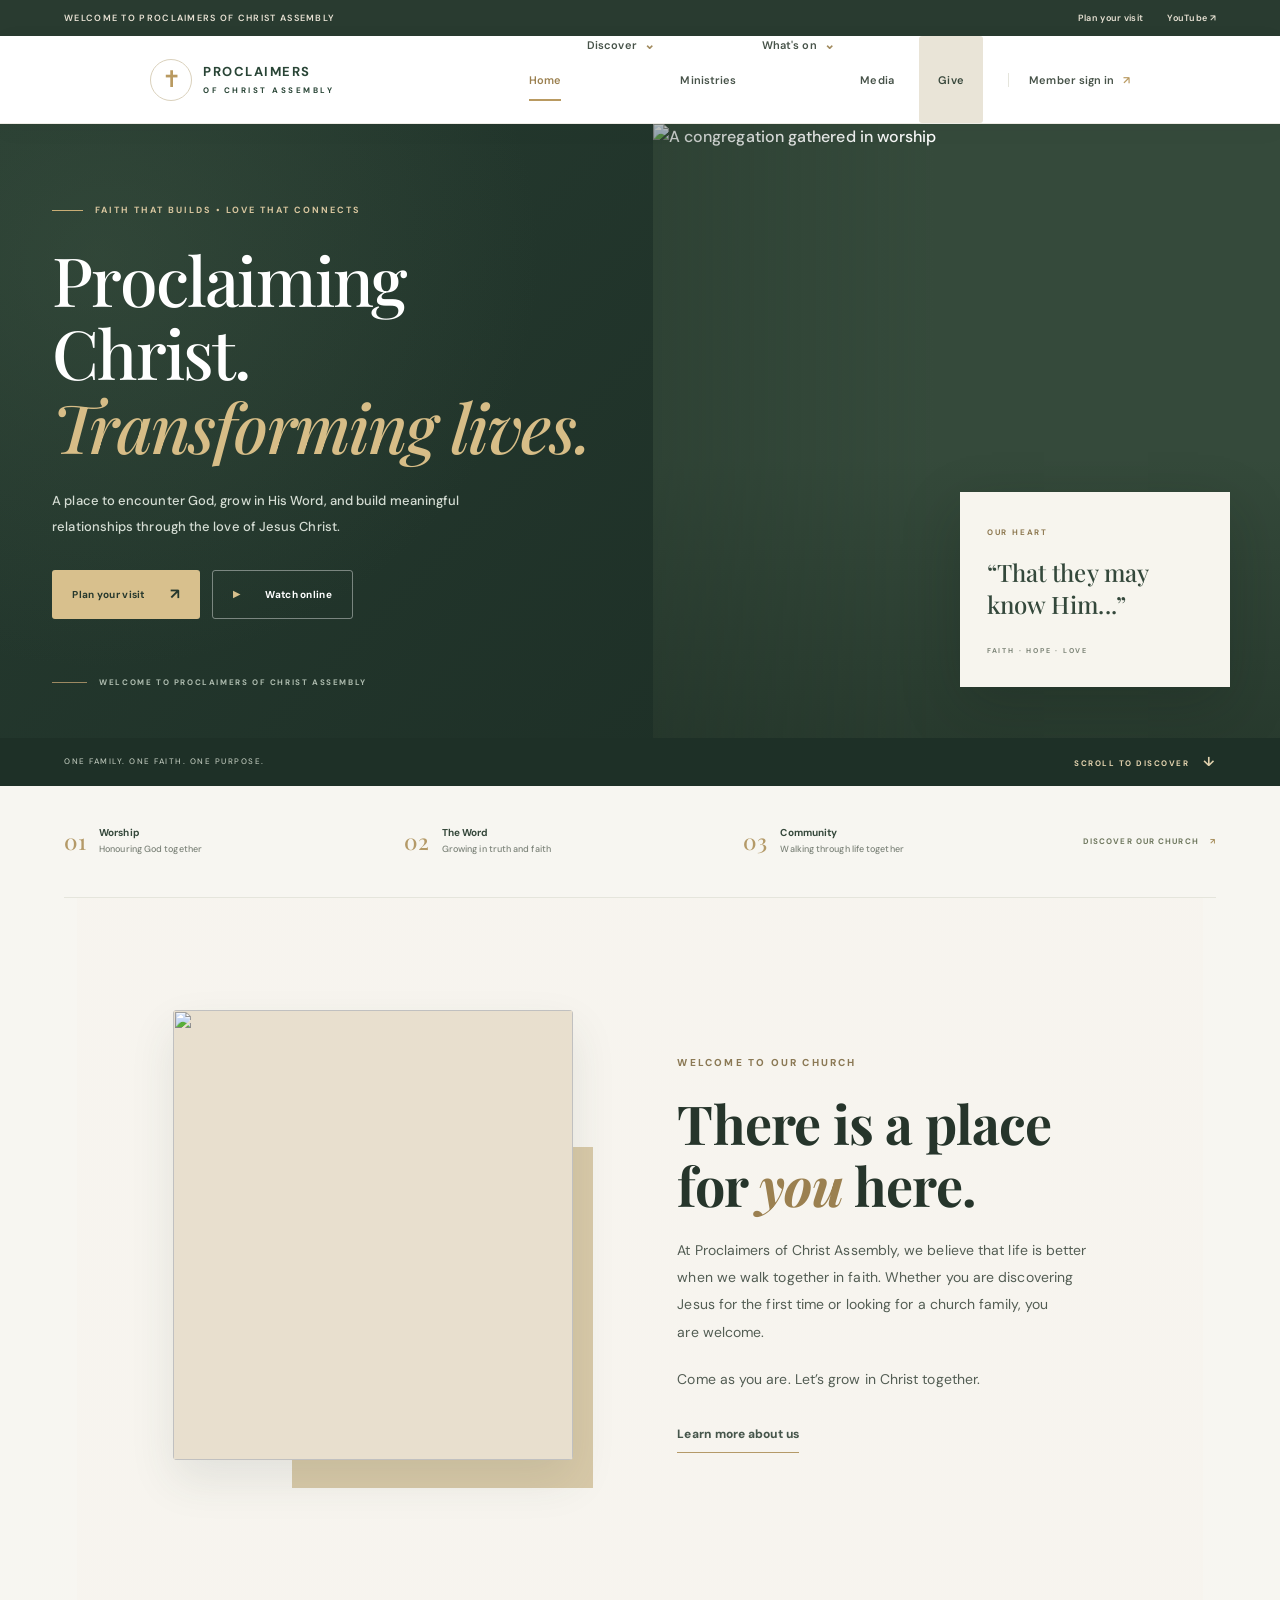
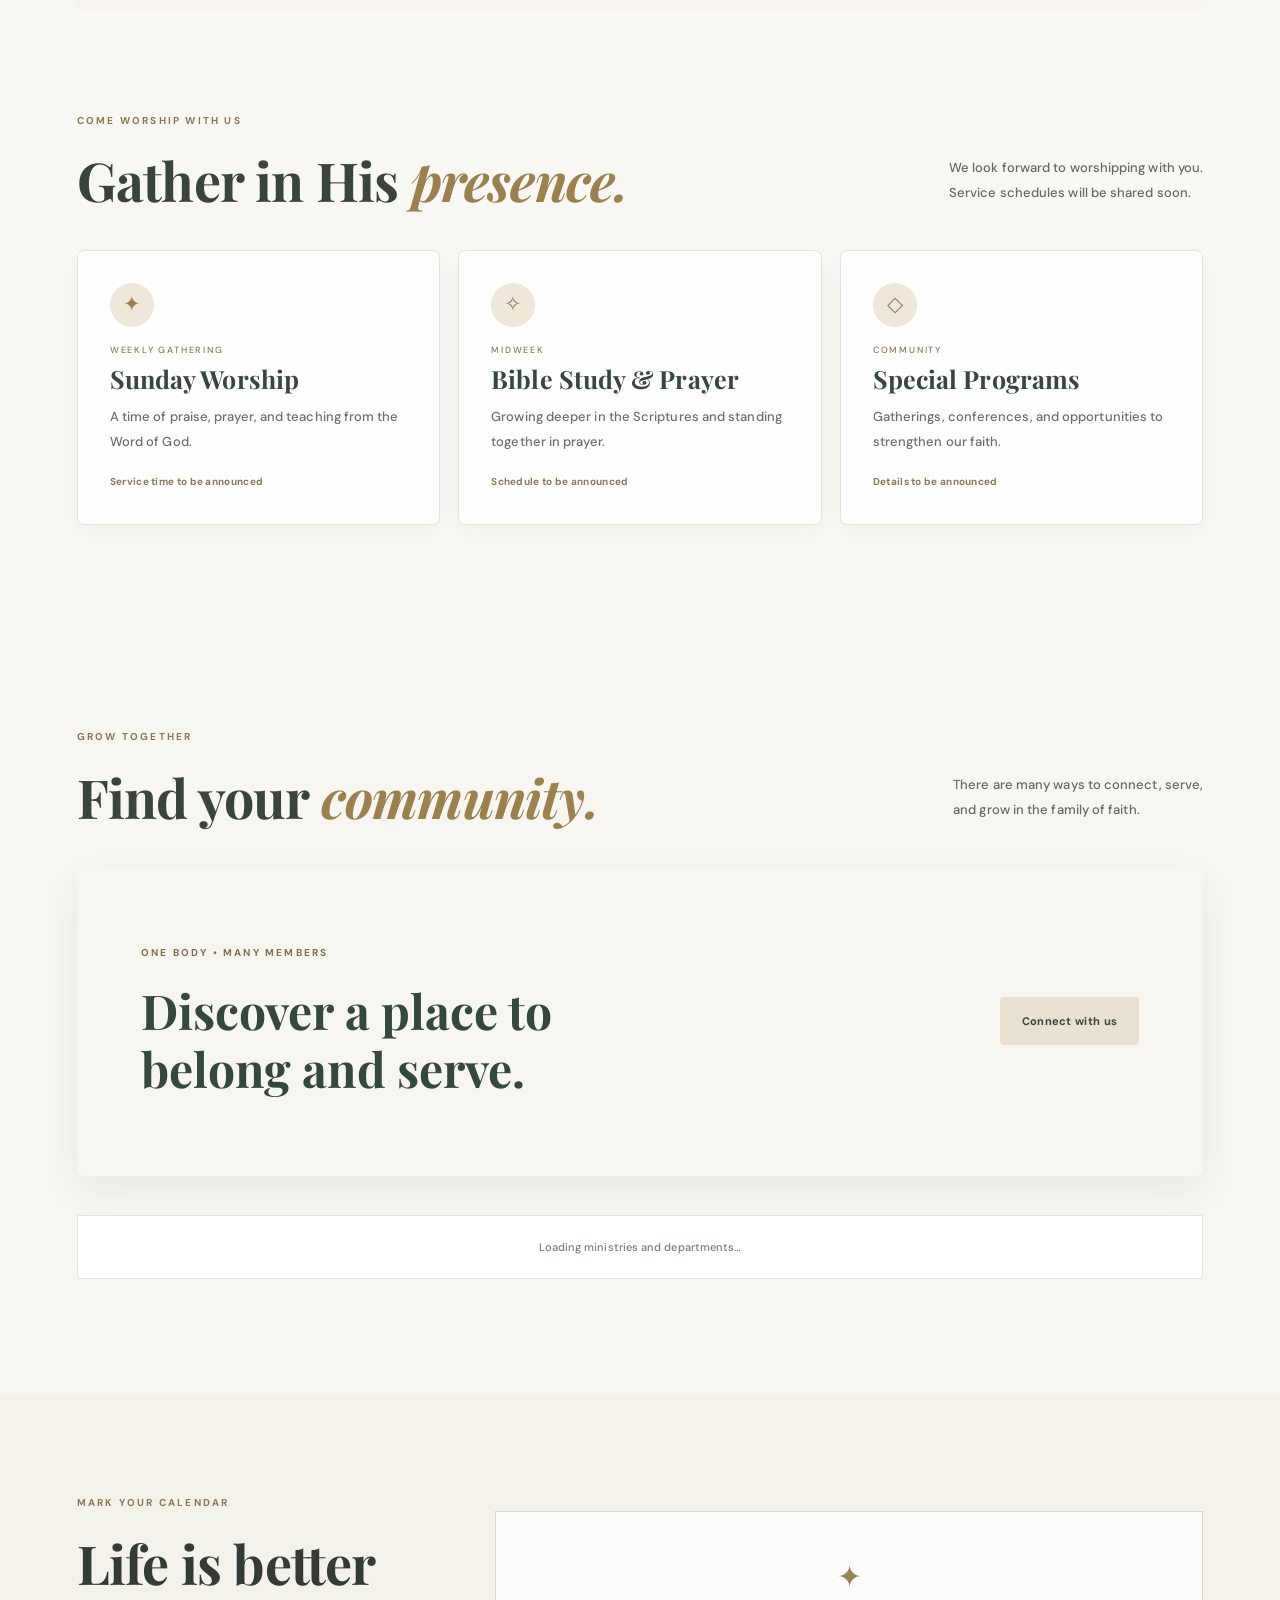
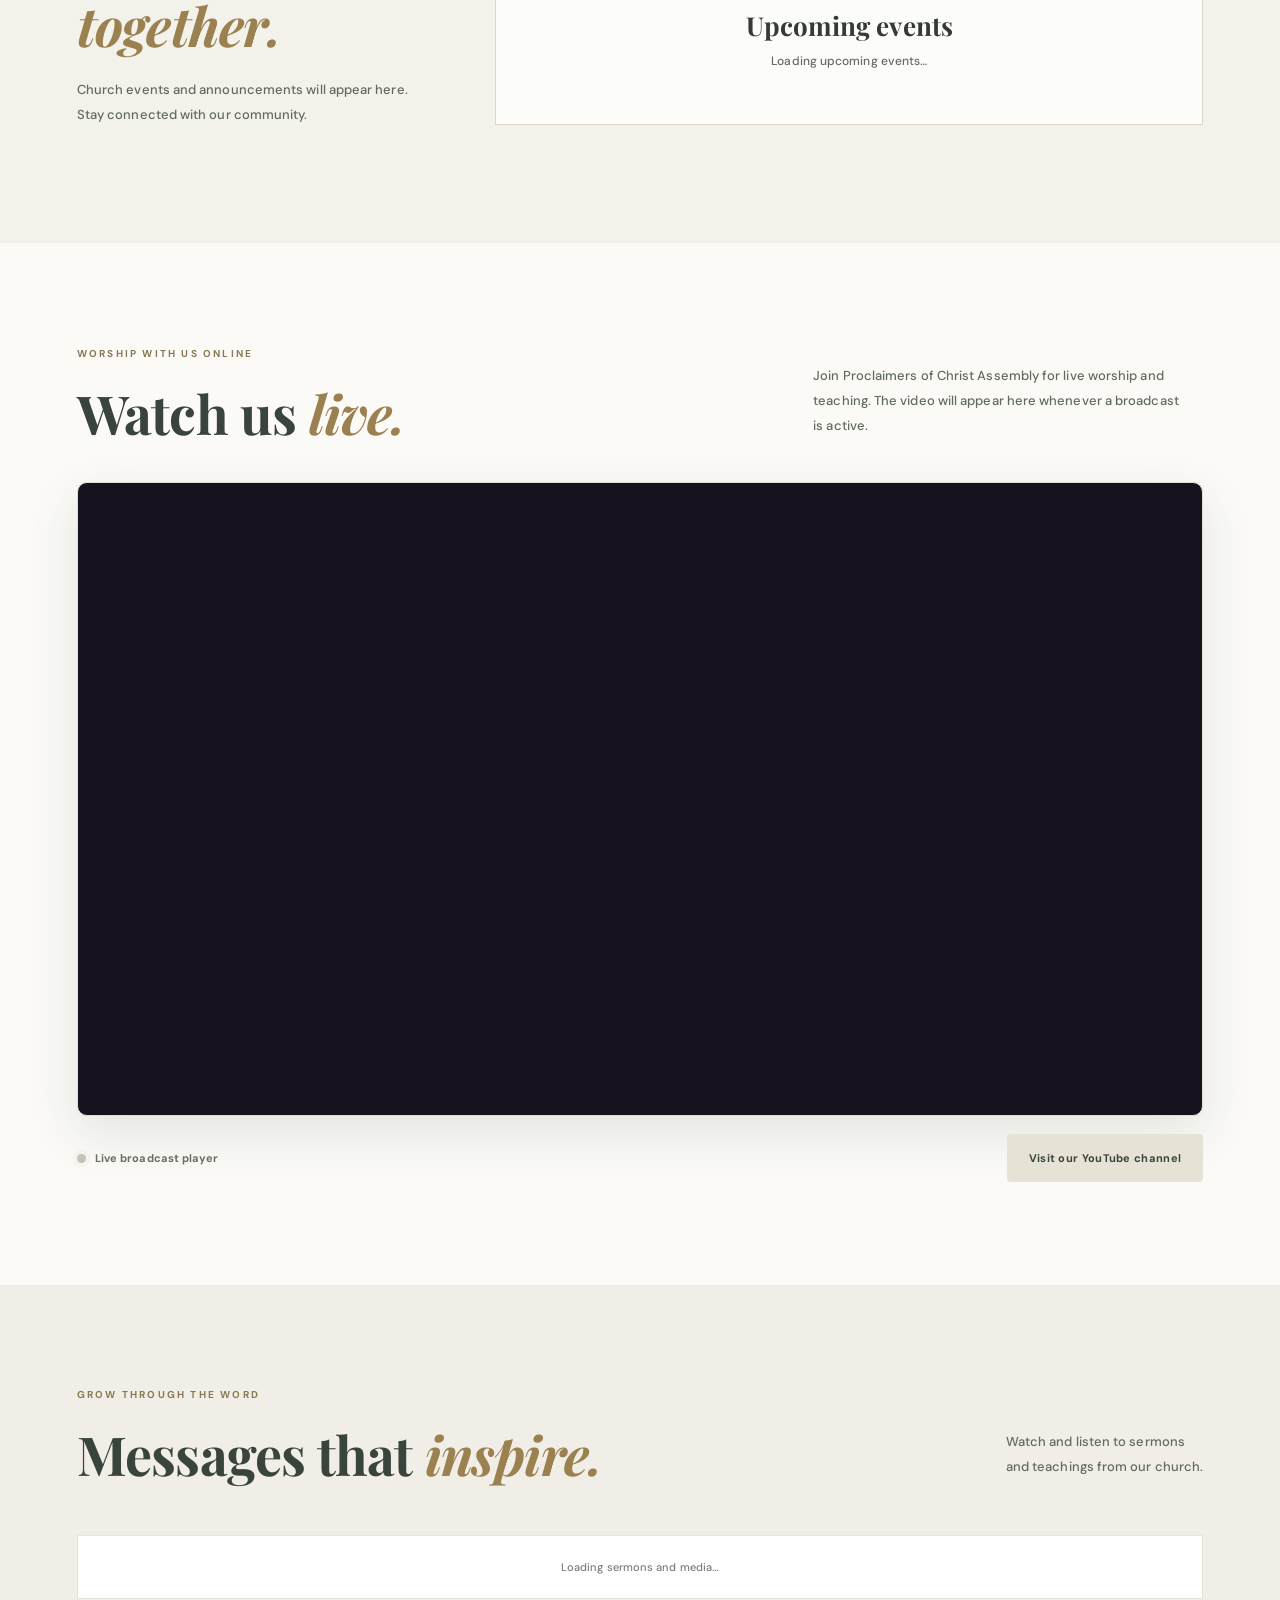
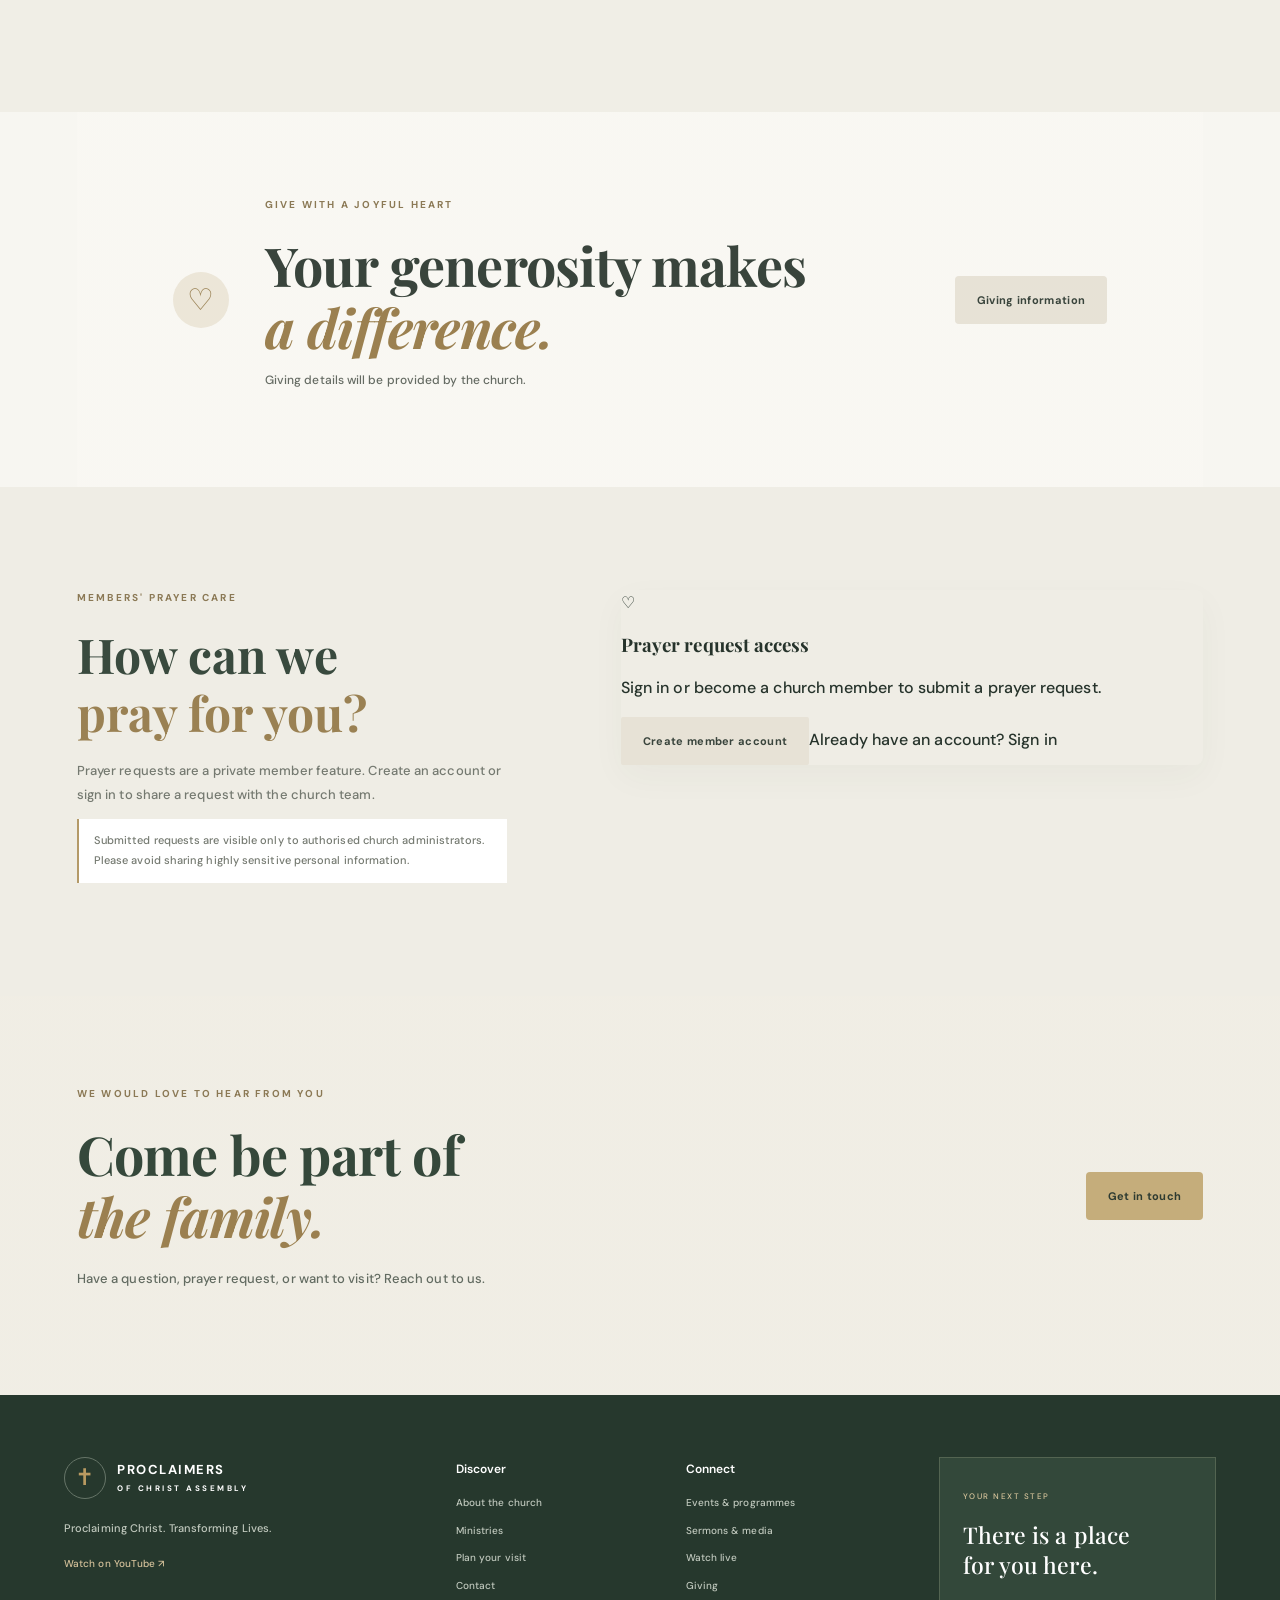
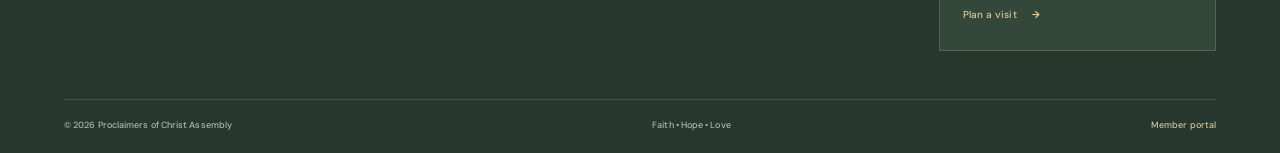
==== commit cba7070e: "Load shared design system across church experiences" ====
--- a/index.html
+++ b/index.html
@@ -11,6 +11,7 @@
   <link href="https://fonts.googleapis.com/css2?family=DM+Sans:wght@400;500;600;700&family=Playfair+Display:wght@500;600;700&display=swap" rel="stylesheet">
   <link rel="stylesheet" href="styles.css">
   <link rel="stylesheet" href="site-architecture.css">
+  <link rel="stylesheet" href="design-system.css">
 </head>
 <body>
   <div data-site-header></div>
--- a/site-architecture.css
+++ b/site-architecture.css
@@ -6,3 +6,46 @@
 @media(max-width:1000px){.site-navigation{gap:14px}.site-navigation a,.site-navigation summary{font-size:10px}.site-nav-login{padding-left:12px}.site-footer-main{gap:25px}}
 @media(max-width:760px){.site-utility{height:32px;font-size:7px;letter-spacing:.8px}.site-utility .site-shell-inner>div{gap:12px}.site-header-v2{height:72px}.site-brand-mark{width:36px;height:36px}.site-brand-copy{font-size:11px}.site-brand-copy small{font-size:7px;letter-spacing:1.8px}.site-menu-toggle{display:flex;flex-direction:column;gap:5px;border:1px solid var(--site-line);background:#fff;border-radius:4px;padding:10px}.site-menu-toggle span{width:19px;height:2px;background:#34483b}.site-navigation{display:none;position:absolute;top:72px;left:0;right:0;height:auto;background:#fff;border-top:1px solid var(--site-line);box-shadow:0 20px 30px #1d33251c;padding:12px 5% 20px;align-items:stretch;gap:0;flex-direction:column}.site-navigation.is-open{display:flex}.site-navigation>a,.site-navigation summary{padding:13px 3px;height:auto}.site-nav-link.is-current:after{display:none}.site-nav-group{height:auto;display:block}.site-nav-group summary{display:block}.site-dropdown{position:static;width:100%;box-shadow:none;border:0;border-left:2px solid #d7c59d;border-radius:0;margin:0 0 8px 8px;padding:0 0 0 8px}.site-nav-give{margin:7px 0;padding:12px 15px!important}.site-nav-login{border-left:0;border-top:1px solid var(--site-line);padding:15px 3px!important}.site-footer-main{grid-template-columns:1fr 1fr;gap:30px 20px}.site-footer-cta{grid-column:1/-1}.site-footer-v2{padding-top:45px}.site-footer-bottom{flex-wrap:wrap}.page-hero{min-height:340px}.page-hero-inner{padding:62px 0}.page-section{padding:55px 0}.page-section-heading{display:block}.page-section-heading p{margin-bottom:0}.page-grid-3,.page-feed{grid-template-columns:1fr}.page-split{grid-template-columns:1fr;gap:28px}.page-photo{min-height:270px}.page-callout{display:block;padding:25px}.page-callout .page-button{margin-top:18px}}
 @media(prefers-reduced-motion:reduce){.site-navigation *{scroll-behavior:auto;transition:none!important}}
+
+
+/* Homepage visual refresh: editorial split hero and clearer first impression */
+.home-hero{position:relative;isolation:isolate;min-height:650px;display:grid;grid-template-columns:1.02fr .98fr;background:#263b30;color:#fff;overflow:hidden}
+.home-hero:before{content:"";position:absolute;inset:0 48% 0 0;background:radial-gradient(ellipse at 15% 20%,#49604b55,transparent 55%),linear-gradient(135deg,#263b30,#1e3027);z-index:-1}
+.home-hero-copy{position:relative;z-index:2;align-self:center;width:min(620px,90%);margin:0 0 42px max(8%,calc((100vw - 1240px)/2));padding:80px 35px 55px 0}
+.home-kicker{display:flex;align-items:center;gap:12px;color:#d8c69f;font:700 9px var(--site-sans);letter-spacing:2px;margin:0 0 27px}
+.home-kicker span{width:31px;height:1px;background:#c9ad75}
+.home-hero h1{font:500 clamp(47px,5.3vw,74px)/1.08 var(--site-serif);letter-spacing:-1.8px;margin:0;max-width:650px}
+.home-hero h1 em{font-weight:500;color:#d7bd87}
+.home-hero-lead{max-width:475px;color:#d5ddd4;font-size:13px;line-height:2;margin:25px 0 30px}
+.home-hero-actions{display:flex;flex-wrap:wrap;gap:12px}
+.home-button{min-height:49px;display:inline-flex;align-items:center;justify-content:center;gap:25px;padding:0 20px;text-decoration:none;font:700 10px var(--site-sans);letter-spacing:.3px;border-radius:3px;transition:transform .2s,background .2s}
+.home-button:hover{transform:translateY(-2px)}
+.home-button-gold{background:#d8c08d;color:#26382d}
+.home-button-gold span{font-size:15px}
+.home-button-ghost{border:1px solid #ffffff66;color:#fff}
+.home-play{font-size:9px;color:#d8c08d}
+.home-hero-note{display:flex;align-items:center;gap:12px;margin-top:57px;color:#aebcaf;font-size:8px;letter-spacing:1.6px;font-weight:700}
+.home-note-line{width:35px;height:1px;background:#9d8962}
+.home-hero-visual{position:relative;min-height:650px;overflow:hidden;background:#354a3b}
+.home-hero-visual>img{position:absolute;inset:0;width:100%;height:100%;object-fit:cover;object-position:center;filter:saturate(.76)}
+.home-hero-image-shade{position:absolute;inset:0;background:linear-gradient(90deg,rgba(30,47,37,.3),transparent 45%),linear-gradient(0deg,rgba(20,34,26,.45),transparent 50%)}
+.home-verse-card{position:absolute;right:8%;bottom:15%;width:min(270px,72%);padding:25px 27px;background:#f7f5ee;color:#34483b;box-shadow:0 20px 55px #101c1538}
+.home-verse-card>span,.home-verse-card small{font:700 8px var(--site-sans);letter-spacing:1.8px;color:#8e7951}
+.home-verse-card p{font:500 24px/1.35 var(--site-serif);margin:12px 0 15px}
+.home-verse-card small{color:#7d8578;font-size:7px}
+.home-image-index{position:absolute;left:8%;bottom:36px;color:#fff;font-size:8px;letter-spacing:1.5px;display:flex;align-items:center;gap:12px}
+.home-image-index span{width:36px;height:1px;background:#d8c08d}
+.home-hero-bottom{position:absolute;bottom:0;left:0;right:0;z-index:3;min-height:48px;padding:0 max(5%,calc((100vw - 1240px)/2));display:flex;align-items:center;justify-content:space-between;background:#1e3027;color:#b8c2b6;font-size:8px;letter-spacing:1.5px}
+.home-hero-bottom a{color:#e2d2ae;text-decoration:none;font-weight:700}
+.home-hero-bottom b{font-size:13px;margin-left:10px}
+.home-pillars{width:min(1240px,90%);margin:0 auto;min-height:112px;display:grid;grid-template-columns:1fr 1fr 1fr auto;align-items:center;gap:25px;border-bottom:1px solid var(--site-line)}
+.home-pillars>div{display:flex;align-items:center;gap:13px}
+.pillar-number{font:500 22px var(--site-serif);color:#b49a68}
+.home-pillars b,.home-pillars small{display:block}
+.home-pillars b{font:700 10px var(--site-sans);color:#35483b}
+.home-pillars small{font-size:9px;color:#7c8379;margin-top:3px}
+.home-pillars>a{font:700 8px var(--site-sans);letter-spacing:1.1px;color:#6f785f;text-decoration:none;white-space:nowrap}
+.home-pillars>a span{color:#a88f5e;margin-left:8px}
+@media(max-width:900px){.home-hero{grid-template-columns:1fr .82fr;min-height:590px}.home-hero-copy{margin-left:6%;padding-right:20px}.home-hero-visual{min-height:590px}.home-hero h1{font-size:clamp(43px,6vw,60px)}.home-pillars{gap:14px}.home-pillars>a{display:none}}
+@media(max-width:680px){.home-hero{display:flex;flex-direction:column;min-height:unset;padding-bottom:48px}.home-hero:before{inset:0 0 44%}.home-hero-copy{width:88%;margin:0 auto;padding:78px 0 48px}.home-kicker{font-size:8px;letter-spacing:1.5px;margin-bottom:22px}.home-hero h1{font-size:clamp(43px,11vw,59px);letter-spacing:-1.2px}.home-hero-lead{font-size:12px;line-height:1.9;margin:20px 0 25px}.home-hero-note{margin-top:35px;font-size:7px}.home-hero-visual{min-height:390px;width:88%;margin:0 auto}.home-verse-card{right:5%;bottom:10%;padding:20px;width:235px}.home-verse-card p{font-size:21px}.home-image-index{left:6%;bottom:18px}.home-hero-bottom{min-height:48px;padding:0 6%;font-size:7px;letter-spacing:.9px}.home-pillars{width:88%;padding:22px 0;grid-template-columns:1fr 1fr;gap:20px 12px}.home-pillars>div{gap:9px}.pillar-number{font-size:19px}.home-pillars small{font-size:8px}}
+@media(prefers-reduced-motion:reduce){.home-button{transition:none}}
--- a/design-system.css
+++ b/design-system.css
@@ -0,0 +1,483 @@
+/* =========================================================
+   PROCLAIMERS OF CHRIST ASSEMBLY
+   Shared design system · foundations and reusable primitives
+   Loaded after page-specific stylesheets so tokens stay consistent.
+   ========================================================= */
+
+:root {
+  color-scheme: light;
+  /* Brand */
+  --pc-forest-950: #172b23;
+  --pc-forest-900: #20382d;
+  --pc-forest-800: #294536;
+  --pc-forest-700: #355744;
+  --pc-forest-600: #456b54;
+  --pc-sage-500: #879581;
+  --pc-sage-300: #c5cdbd;
+  --pc-gold-600: #9b7b45;
+  --pc-gold-500: #b99a61;
+  --pc-gold-300: #dfc99d;
+  --pc-gold-100: #f4ecd9;
+
+  /* Surfaces and text */
+  --pc-paper: #f7f6f1;
+  --pc-paper-warm: #f0eee6;
+  --pc-surface: #ffffff;
+  --pc-surface-soft: #fbfaf7;
+  --pc-ink: #26332b;
+  --pc-ink-soft: #4e5b51;
+  --pc-muted: #778078;
+  --pc-line: #e5e5dc;
+  --pc-line-strong: #d4d8ce;
+  --pc-success: #327451;
+  --pc-warning: #a36b27;
+  --pc-danger: #a64d49;
+
+  /* Typography */
+  --pc-font-sans: "DM Sans", "Segoe UI", Arial, sans-serif;
+  --pc-font-display: "Playfair Display", Georgia, serif;
+  --pc-text-xs: .75rem;
+  --pc-text-sm: .875rem;
+  --pc-text-base: 1rem;
+  --pc-text-lg: 1.125rem;
+  --pc-leading-body: 1.65;
+  --pc-leading-heading: 1.12;
+
+  /* Spacing scale */
+  --pc-space-1: .25rem;
+  --pc-space-2: .5rem;
+  --pc-space-3: .75rem;
+  --pc-space-4: 1rem;
+  --pc-space-5: 1.25rem;
+  --pc-space-6: 1.5rem;
+  --pc-space-8: 2rem;
+  --pc-space-10: 2.5rem;
+  --pc-space-12: 3rem;
+  --pc-space-16: 4rem;
+  --pc-space-20: 5rem;
+  --pc-space-24: 6rem;
+
+  /* Shape, depth and motion */
+  --pc-radius-sm: .5rem;
+  --pc-radius-md: .875rem;
+  --pc-radius-lg: 1.25rem;
+  --pc-radius-xl: 1.75rem;
+  --pc-radius-pill: 999px;
+  --pc-shadow-sm: 0 5px 18px rgba(27, 43, 33, .06);
+  --pc-shadow-md: 0 14px 38px rgba(27, 43, 33, .10);
+  --pc-shadow-lg: 0 24px 65px rgba(27, 43, 33, .16);
+  --pc-ease: cubic-bezier(.2, .7, .2, 1);
+  --pc-duration: 220ms;
+
+  /* Layout */
+  --pc-content-width: 1200px;
+  --pc-reading-width: 760px;
+  --pc-gutter: clamp(1.125rem, 4vw, 3.5rem);
+
+  /* Compatibility aliases for the existing page stylesheets */
+  --forest: var(--pc-forest-800);
+  --forest-2: var(--pc-forest-700);
+  --sage: var(--pc-sage-500);
+  --sage-dark: var(--pc-forest-900);
+  --gold: var(--pc-gold-500);
+  --paper: var(--pc-paper);
+  --ink: var(--pc-ink);
+  --muted: var(--pc-muted);
+  --line: var(--pc-line);
+  --white: var(--pc-surface);
+  --site-forest: var(--pc-forest-800);
+  --site-forest-deep: var(--pc-forest-950);
+  --site-gold: var(--pc-gold-500);
+  --site-paper: var(--pc-paper);
+  --site-ink: var(--pc-ink);
+  --site-muted: var(--pc-muted);
+  --site-line: var(--pc-line);
+  --site-serif: var(--pc-font-display);
+  --site-sans: var(--pc-font-sans);
+  --serif: var(--pc-font-display);
+  --sans: var(--pc-font-sans);
+  --purple: var(--pc-forest-900);
+  --purple-2: var(--pc-forest-800);
+  --cream: var(--pc-paper);
+}
+
+html {
+  scroll-behavior: smooth;
+  scroll-padding-top: 6rem;
+  -webkit-text-size-adjust: 100%;
+  text-size-adjust: 100%;
+}
+
+body {
+  font-family: var(--pc-font-sans);
+  color: var(--pc-ink);
+  background-color: var(--pc-paper);
+  font-size: var(--pc-text-base);
+  line-height: var(--pc-leading-body);
+  text-rendering: optimizeLegibility;
+  -webkit-font-smoothing: antialiased;
+}
+
+h1, h2, h3, h4, h5, h6 {
+  font-family: var(--pc-font-display);
+  color: inherit;
+  line-height: var(--pc-leading-heading);
+  text-wrap: balance;
+}
+
+p, li {
+  text-wrap: pretty;
+}
+
+img, video, iframe, picture, svg {
+  max-width: 100%;
+}
+
+img {
+  height: auto;
+}
+
+button, input, select, textarea {
+  font: inherit;
+}
+
+button, a, input, select, textarea, summary {
+  -webkit-tap-highlight-color: transparent;
+}
+
+a {
+  color: inherit;
+}
+
+button, [role="button"], a {
+  touch-action: manipulation;
+}
+
+::selection {
+  color: var(--pc-forest-950);
+  background: var(--pc-gold-300);
+}
+
+:focus-visible {
+  outline: 3px solid rgba(185, 154, 97, .78);
+  outline-offset: 3px;
+}
+
+/* Shared layout primitives */
+.pc-container {
+  width: min(100% - (var(--pc-gutter) * 2), var(--pc-content-width));
+  margin-inline: auto;
+}
+
+.pc-reading-width {
+  width: min(100% - (var(--pc-gutter) * 2), var(--pc-reading-width));
+  margin-inline: auto;
+}
+
+.pc-section {
+  padding-block: clamp(3.5rem, 7vw, 6.75rem);
+}
+
+.pc-section--compact {
+  padding-block: clamp(2.5rem, 5vw, 4rem);
+}
+
+.pc-stack {
+  display: flex;
+  flex-direction: column;
+  gap: var(--pc-space-4);
+}
+
+.pc-cluster {
+  display: flex;
+  flex-wrap: wrap;
+  align-items: center;
+  gap: var(--pc-space-3);
+}
+
+.pc-grid {
+  display: grid;
+  gap: clamp(1rem, 2.4vw, 1.75rem);
+}
+
+.pc-grid--2 { grid-template-columns: repeat(2, minmax(0, 1fr)); }
+.pc-grid--3 { grid-template-columns: repeat(3, minmax(0, 1fr)); }
+.pc-grid--4 { grid-template-columns: repeat(4, minmax(0, 1fr)); }
+
+/* Shared type treatments */
+.pc-kicker {
+  display: inline-flex;
+  align-items: center;
+  gap: .55rem;
+  color: var(--pc-gold-600);
+  font-size: .72rem;
+  font-weight: 700;
+  letter-spacing: .16em;
+  line-height: 1.3;
+  text-transform: uppercase;
+}
+
+.pc-display {
+  max-width: 15ch;
+  margin: 0;
+  font-family: var(--pc-font-display);
+  font-size: clamp(2.65rem, 6.6vw, 5.8rem);
+  font-weight: 600;
+  letter-spacing: -.045em;
+  line-height: .99;
+}
+
+.pc-heading-xl {
+  font-family: var(--pc-font-display);
+  font-size: clamp(2.1rem, 4.2vw, 3.8rem);
+  font-weight: 600;
+  letter-spacing: -.035em;
+  line-height: 1.06;
+}
+
+.pc-lead {
+  max-width: 62ch;
+  color: var(--pc-ink-soft);
+  font-size: clamp(1.05rem, 1.5vw, 1.2rem);
+  line-height: 1.75;
+}
+
+.pc-muted { color: var(--pc-muted); }
+
+/* Buttons: apply pc-button plus a variant */
+.pc-button {
+  display: inline-flex;
+  min-height: 48px;
+  align-items: center;
+  justify-content: center;
+  gap: .65rem;
+  padding: .8rem 1.25rem;
+  border: 1px solid transparent;
+  border-radius: var(--pc-radius-pill);
+  font-family: var(--pc-font-sans);
+  font-size: .9rem;
+  font-weight: 700;
+  line-height: 1.2;
+  text-align: center;
+  text-decoration: none;
+  cursor: pointer;
+  transition: transform var(--pc-duration) var(--pc-ease),
+              background-color var(--pc-duration) var(--pc-ease),
+              border-color var(--pc-duration) var(--pc-ease),
+              color var(--pc-duration) var(--pc-ease),
+              box-shadow var(--pc-duration) var(--pc-ease);
+}
+
+.pc-button:hover { transform: translateY(-2px); }
+.pc-button:active { transform: translateY(0); }
+.pc-button:disabled, .pc-button[aria-disabled="true"] {
+  opacity: .55;
+  cursor: not-allowed;
+  transform: none;
+}
+
+.pc-button--primary {
+  color: #fff;
+  background: var(--pc-forest-800);
+  box-shadow: 0 8px 20px rgba(32, 56, 45, .16);
+}
+.pc-button--primary:hover { background: var(--pc-forest-950); }
+
+.pc-button--gold {
+  color: var(--pc-forest-950);
+  background: var(--pc-gold-300);
+}
+.pc-button--gold:hover { background: var(--pc-gold-500); }
+
+.pc-button--outline {
+  color: var(--pc-forest-800);
+  background: transparent;
+  border-color: var(--pc-line-strong);
+}
+.pc-button--outline:hover {
+  border-color: var(--pc-forest-700);
+  background: rgba(53, 87, 68, .06);
+}
+
+.pc-button--light {
+  color: var(--pc-forest-900);
+  background: #fff;
+}
+.pc-button--dark-outline {
+  color: #fff;
+  border-color: rgba(255,255,255,.5);
+  background: transparent;
+}
+.pc-button--dark-outline:hover { background: rgba(255,255,255,.1); }
+
+/* Cards and image treatments */
+.pc-card {
+  min-width: 0;
+  overflow: hidden;
+  border: 1px solid var(--pc-line);
+  border-radius: var(--pc-radius-lg);
+  background: var(--pc-surface);
+  box-shadow: var(--pc-shadow-sm);
+  transition: transform var(--pc-duration) var(--pc-ease),
+              box-shadow var(--pc-duration) var(--pc-ease),
+              border-color var(--pc-duration) var(--pc-ease);
+}
+.pc-card--interactive:hover {
+  transform: translateY(-4px);
+  border-color: var(--pc-line-strong);
+  box-shadow: var(--pc-shadow-md);
+}
+
+.pc-media {
+  position: relative;
+  overflow: hidden;
+  isolation: isolate;
+  background: var(--pc-paper-warm);
+}
+.pc-media img {
+  display: block;
+  width: 100%;
+  height: 100%;
+  object-fit: cover;
+  transition: transform 500ms var(--pc-ease);
+}
+.pc-card--interactive:hover .pc-media img { transform: scale(1.035); }
+
+.pc-media--16x9 { aspect-ratio: 16 / 9; }
+.pc-media--4x3 { aspect-ratio: 4 / 3; }
+.pc-media--square { aspect-ratio: 1; }
+.pc-media--portrait { aspect-ratio: 4 / 5; }
+
+.pc-image-shade {
+  position: absolute;
+  inset: 0;
+  z-index: 1;
+  background: linear-gradient(180deg, rgba(15, 29, 22, .02) 20%, rgba(15, 29, 22, .72) 100%);
+  pointer-events: none;
+}
+
+.pc-pill {
+  display: inline-flex;
+  align-items: center;
+  gap: .4rem;
+  width: fit-content;
+  padding: .38rem .7rem;
+  border: 1px solid var(--pc-line);
+  border-radius: var(--pc-radius-pill);
+  color: var(--pc-ink-soft);
+  background: var(--pc-surface-soft);
+  font-size: .72rem;
+  font-weight: 700;
+  letter-spacing: .04em;
+}
+
+/* Navigation primitives */
+.pc-nav {
+  display: flex;
+  align-items: center;
+  gap: clamp(.75rem, 2vw, 1.6rem);
+}
+.pc-nav-link {
+  position: relative;
+  display: inline-flex;
+  min-height: 44px;
+  align-items: center;
+  color: var(--pc-ink-soft);
+  font-size: .88rem;
+  font-weight: 600;
+  text-decoration: none;
+  transition: color var(--pc-duration) var(--pc-ease);
+}
+.pc-nav-link:hover,
+.pc-nav-link[aria-current="page"] {
+  color: var(--pc-forest-800);
+}
+.pc-nav-link[aria-current="page"]::after {
+  position: absolute;
+  right: 0;
+  bottom: 2px;
+  left: 0;
+  height: 2px;
+  border-radius: 2px;
+  background: var(--pc-gold-500);
+  content: "";
+}
+.pc-icon-button {
+  display: inline-grid;
+  width: 44px;
+  height: 44px;
+  place-items: center;
+  border: 1px solid var(--pc-line);
+  border-radius: 50%;
+  color: var(--pc-ink);
+  background: var(--pc-surface);
+  cursor: pointer;
+  transition: background-color var(--pc-duration) var(--pc-ease),
+              border-color var(--pc-duration) var(--pc-ease);
+}
+.pc-icon-button:hover {
+  border-color: var(--pc-line-strong);
+  background: var(--pc-paper-warm);
+}
+
+/* Forms and feedback */
+.pc-field {
+  display: grid;
+  gap: .45rem;
+}
+.pc-label {
+  color: var(--pc-ink-soft);
+  font-size: .82rem;
+  font-weight: 700;
+}
+.pc-input, .pc-select, .pc-textarea {
+  width: 100%;
+  min-height: 48px;
+  padding: .8rem .95rem;
+  border: 1px solid var(--pc-line-strong);
+  border-radius: var(--pc-radius-sm);
+  color: var(--pc-ink);
+  background: var(--pc-surface);
+  outline: none;
+  transition: border-color var(--pc-duration) var(--pc-ease),
+              box-shadow var(--pc-duration) var(--pc-ease);
+}
+.pc-textarea { min-height: 120px; resize: vertical; }
+.pc-input:focus, .pc-select:focus, .pc-textarea:focus {
+  border-color: var(--pc-forest-600);
+  box-shadow: 0 0 0 3px rgba(69, 107, 84, .13);
+}
+.pc-status {
+  padding: .75rem .95rem;
+  border-radius: var(--pc-radius-sm);
+  font-size: .85rem;
+}
+.pc-status--success { color: #24583b; background: #eaf3ec; }
+.pc-status--warning { color: #79501d; background: #f7f0e2; }
+.pc-status--error { color: #843d39; background: #f8ecea; }
+
+/* Responsive rules for reusable primitives */
+@media (max-width: 900px) {
+  .pc-grid--4 { grid-template-columns: repeat(2, minmax(0, 1fr)); }
+  .pc-grid--3 { grid-template-columns: repeat(2, minmax(0, 1fr)); }
+}
+
+@media (max-width: 640px) {
+  :root { --pc-gutter: 1.125rem; }
+  .pc-grid--2, .pc-grid--3, .pc-grid--4 { grid-template-columns: minmax(0, 1fr); }
+  .pc-section { padding-block: 3.5rem; }
+  .pc-display { font-size: clamp(2.45rem, 12vw, 4rem); }
+  .pc-button { min-height: 46px; padding: .75rem 1.05rem; }
+  .pc-nav { gap: .5rem; }
+}
+
+/* Accessibility and motion preferences */
+@media (prefers-reduced-motion: reduce) {
+  html { scroll-behavior: auto; }
+  *, *::before, *::after {
+    animation-duration: .01ms !important;
+    animation-iteration-count: 1 !important;
+    scroll-behavior: auto !important;
+    transition-duration: .01ms !important;
+  }
+}
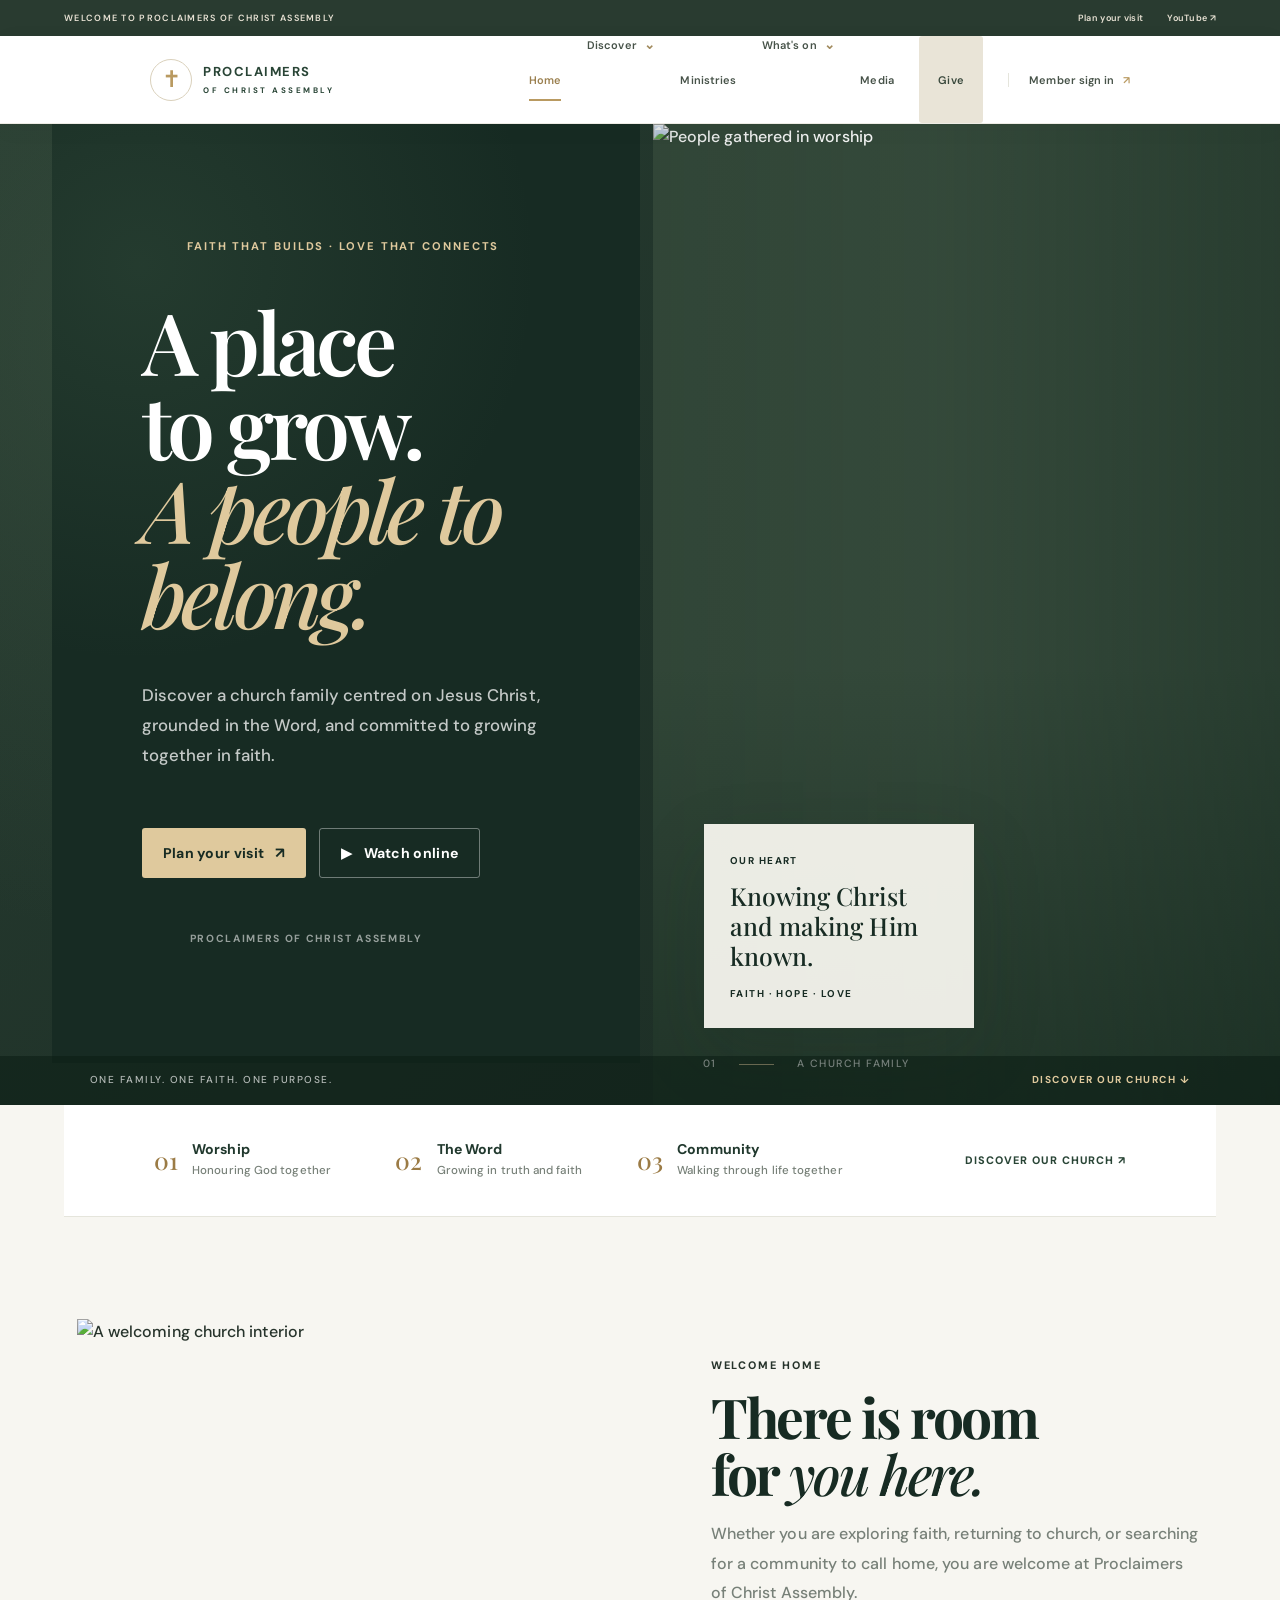
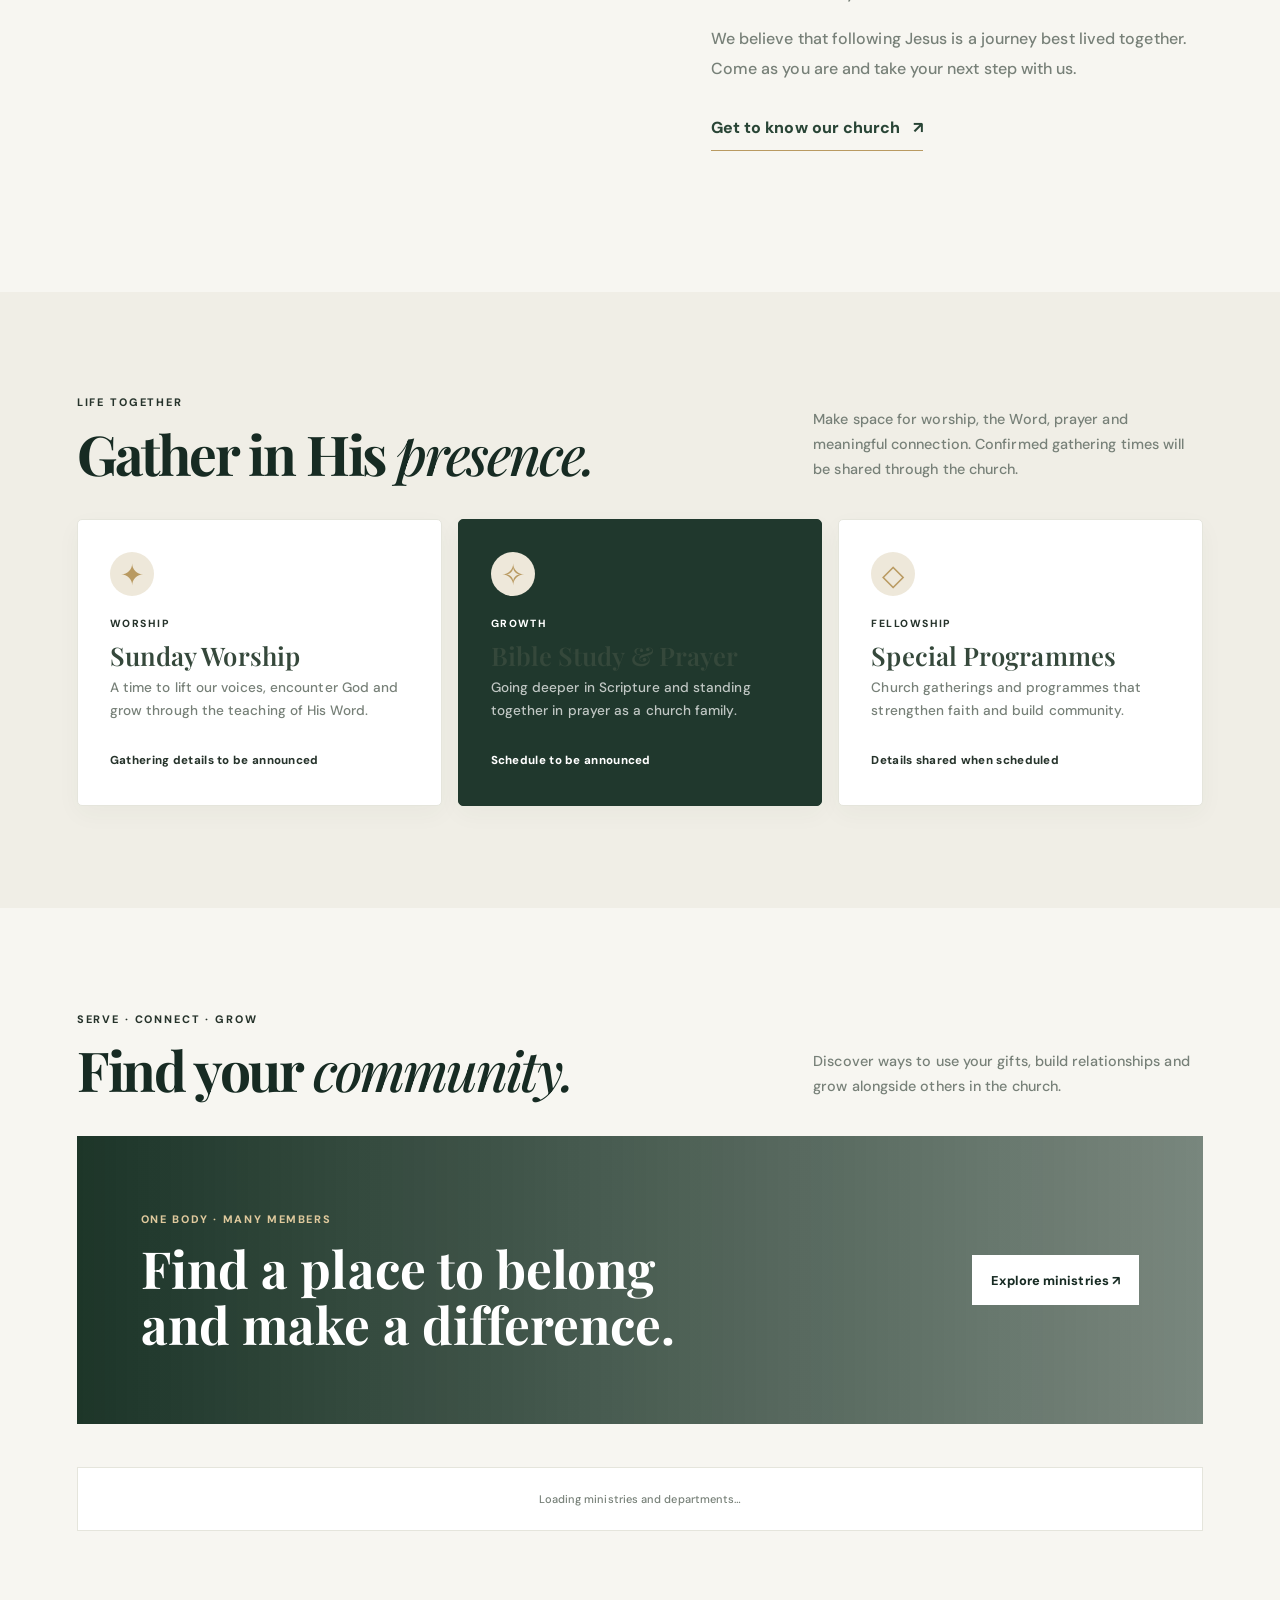
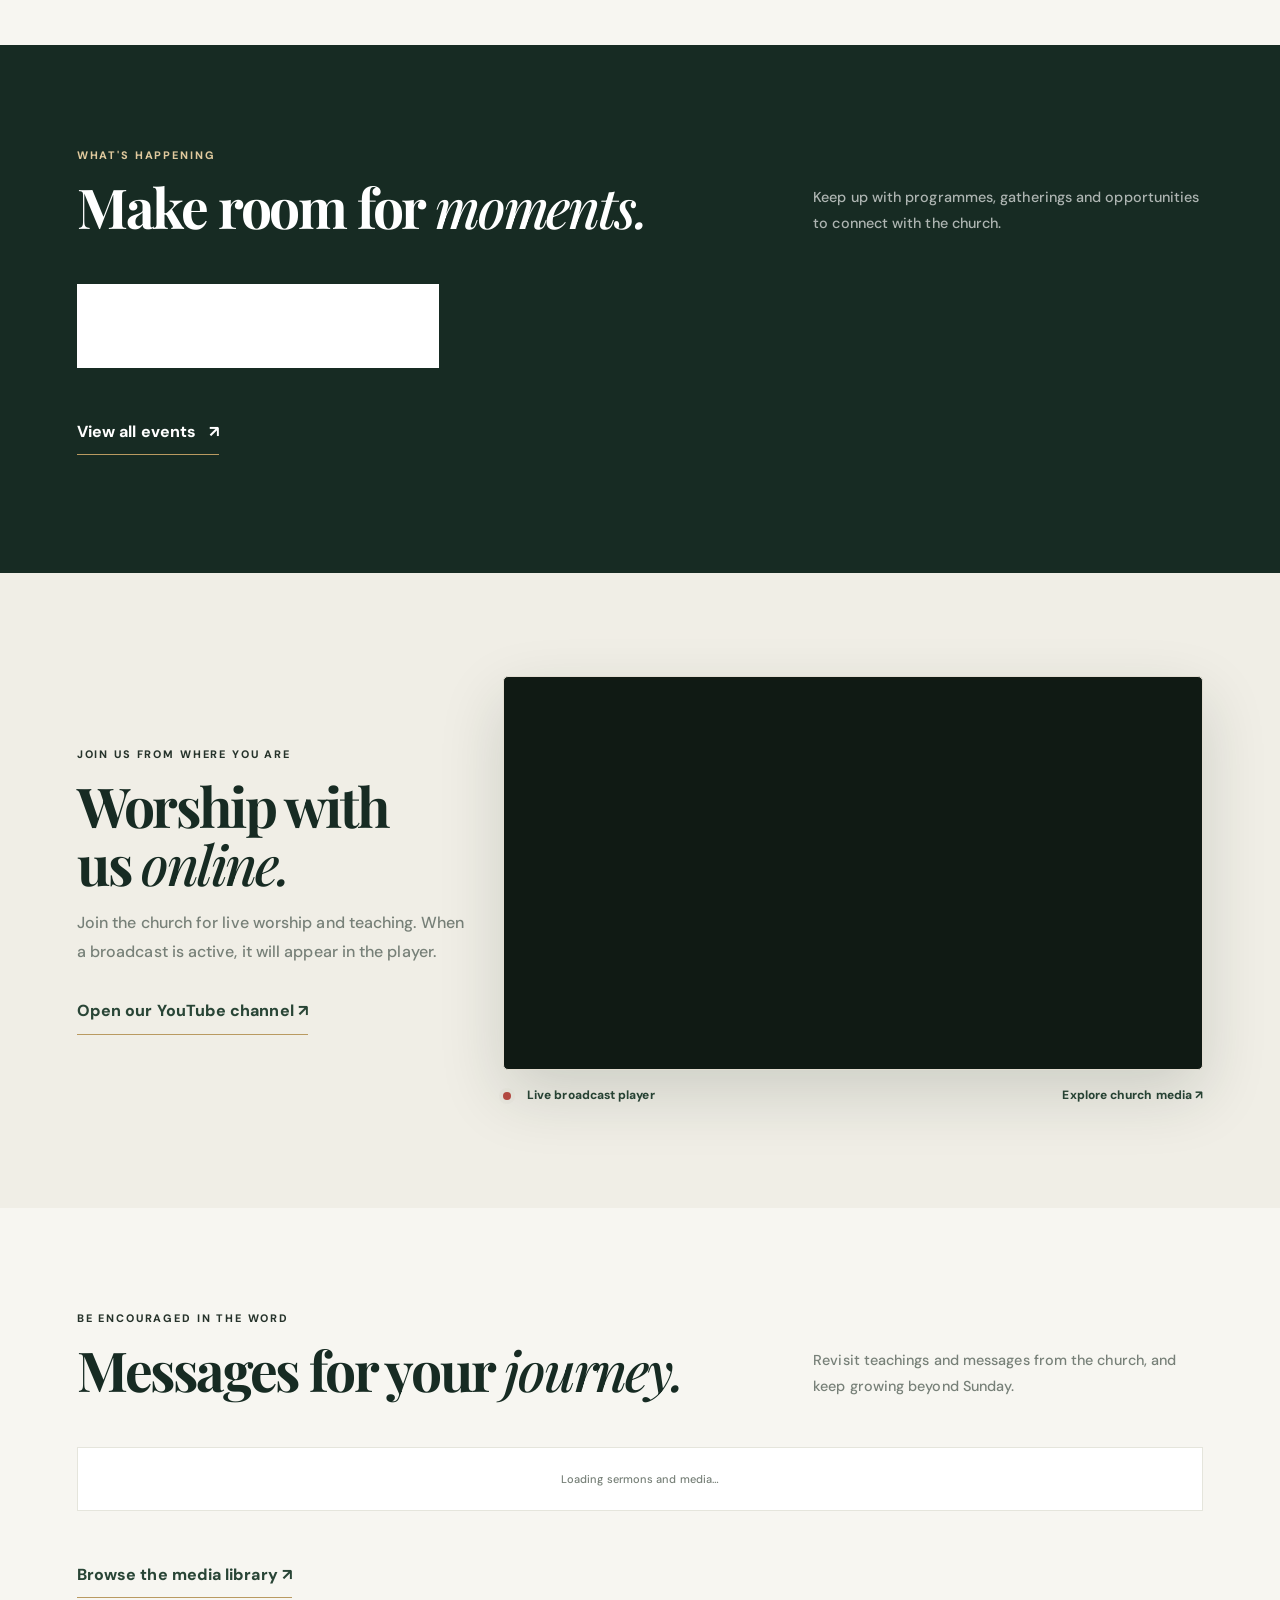
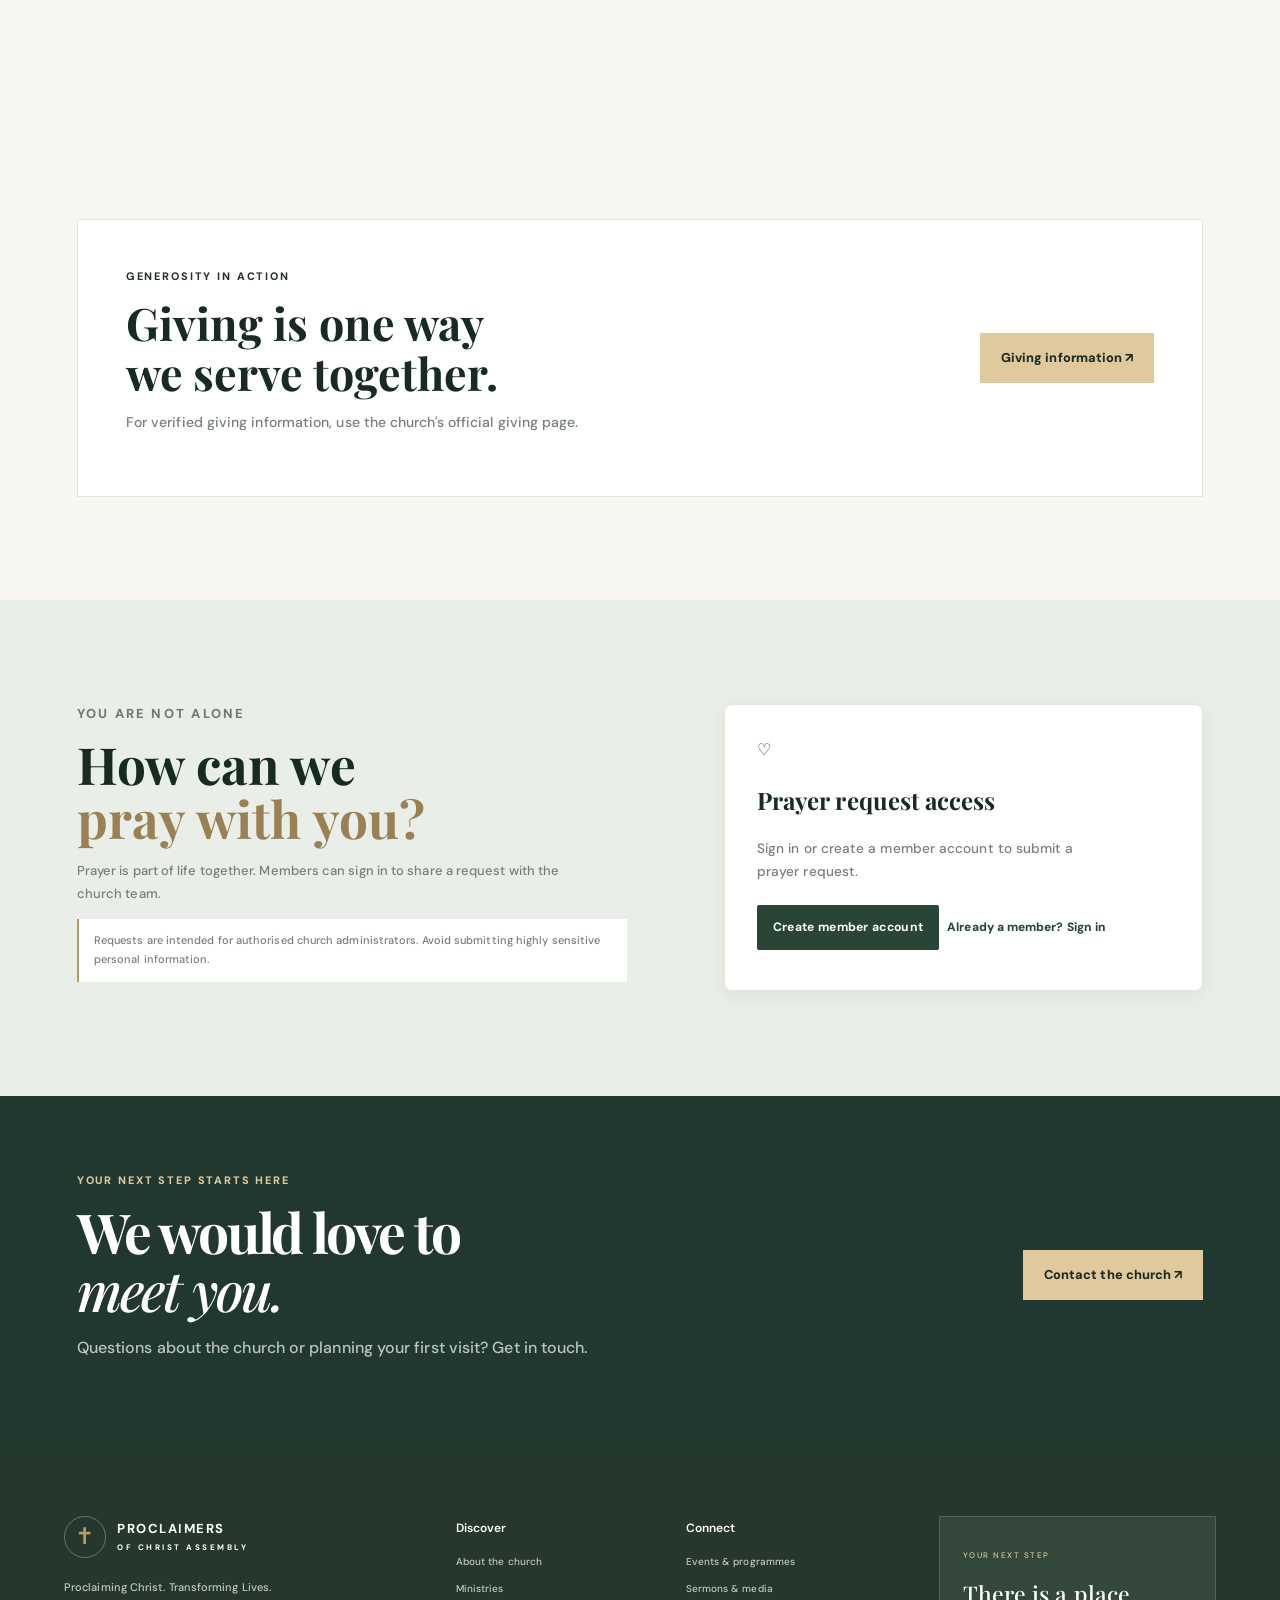
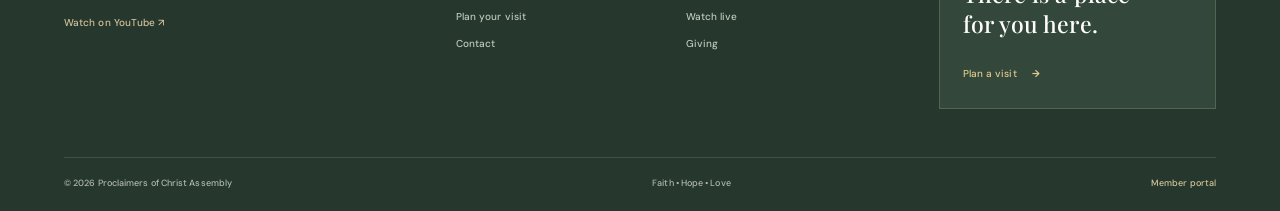
==== commit 4d0bccdd: "Rebuild public homepage experience" ====
--- a/index.html
+++ b/index.html
@@ -3,87 +3,116 @@
 <head>
   <meta charset="utf-8">
   <meta name="viewport" content="width=device-width, initial-scale=1">
-  <meta name="theme-color" content="#f7f5ef">
-  <meta name="description" content="Welcome to Proclaimers of Christ Assembly. A place to worship, grow in faith, and experience the love of Christ.">
-  <title>Proclaimers of Christ Assembly | Welcome</title>
+  <meta name="theme-color" content="#173b2b">
+  <meta name="description" content="Welcome to Proclaimers of Christ Assembly. Worship, grow in faith, connect with a church family, and join us online.">
+  <title>Proclaimers of Christ Assembly | A Place to Belong</title>
   <link rel="preconnect" href="https://fonts.googleapis.com">
   <link rel="preconnect" href="https://fonts.gstatic.com" crossorigin>
-  <link href="https://fonts.googleapis.com/css2?family=DM+Sans:wght@400;500;600;700&family=Playfair+Display:wght@500;600;700&display=swap" rel="stylesheet">
+  <link href="https://fonts.googleapis.com/css2?family=DM+Sans:wght@400;500;600;700;800&family=Playfair+Display:wght@500;600;700&display=swap" rel="stylesheet">
   <link rel="stylesheet" href="styles.css">
   <link rel="stylesheet" href="site-architecture.css">
   <link rel="stylesheet" href="design-system.css">
+  <link rel="stylesheet" href="homepage-v3.css">
 </head>
-<body>
+<body class="home-v3">
   <div data-site-header></div>
   <main>
     <section class="home-hero" id="home" aria-labelledby="home-title">
       <div class="home-hero-copy">
-        <p class="home-kicker"><span></span> FAITH THAT BUILDS • LOVE THAT CONNECTS</p>
-        <h1 id="home-title">Proclaiming Christ.<br><em>Transforming lives.</em></h1>
-        <p class="home-hero-lead">A place to encounter God, grow in His Word, and build meaningful relationships through the love of Jesus Christ.</p>
+        <p class="home-kicker">FAITH THAT BUILDS · LOVE THAT CONNECTS</p>
+        <h1 id="home-title">A place to grow.<br><em>A people to belong.</em></h1>
+        <p class="home-hero-lead">Discover a church family centred on Jesus Christ, grounded in the Word, and committed to growing together in faith.</p>
         <div class="home-hero-actions">
           <a class="home-button home-button-gold" href="visit.html">Plan your visit <span aria-hidden="true">↗</span></a>
-          <a class="home-button home-button-ghost" href="#watch-live"><span class="home-play" aria-hidden="true">▶</span> Watch online</a>
+          <a class="home-button home-button-ghost" href="#watch-live"><span aria-hidden="true">▶</span> Watch online</a>
         </div>
-        <div class="home-hero-note"><span class="home-note-line"></span><span>WELCOME TO PROCLAIMERS OF CHRIST ASSEMBLY</span></div>
+        <div class="home-hero-note"><span class="home-note-line"></span><span>PROCLAIMERS OF CHRIST ASSEMBLY</span></div>
       </div>
       <div class="home-hero-visual">
-        <img src="https://images.unsplash.com/photo-1507692049790-de58290a4334?auto=format&fit=crop&w=1400&q=88" alt="A congregation gathered in worship" fetchpriority="high">
+        <img src="https://images.unsplash.com/photo-1507692049790-de58290a4334?auto=format&fit=crop&w=1600&q=88" alt="People gathered in worship" fetchpriority="high">
         <div class="home-hero-image-shade"></div>
-        <div class="home-verse-card"><span>OUR HEART</span><p>“That they may know Him...”</p><small>FAITH · HOPE · LOVE</small></div>
+        <div class="home-verse-card"><span>OUR HEART</span><p>Knowing Christ and making Him known.</p><small>FAITH · HOPE · LOVE</small></div>
         <div class="home-image-index">01 <span></span> A CHURCH FAMILY</div>
       </div>
-      <div class="home-hero-bottom"><span>ONE FAMILY. ONE FAITH. ONE PURPOSE.</span><a href="#about">SCROLL TO DISCOVER <b>↓</b></a></div>
+      <div class="home-hero-bottom"><span>ONE FAMILY. ONE FAITH. ONE PURPOSE.</span><a href="#welcome">DISCOVER OUR CHURCH ↓</a></div>
     </section>
+
     <section class="home-pillars" aria-label="Our church values">
       <div><span class="pillar-number">01</span><span><b>Worship</b><small>Honouring God together</small></span></div>
       <div><span class="pillar-number">02</span><span><b>The Word</b><small>Growing in truth and faith</small></span></div>
       <div><span class="pillar-number">03</span><span><b>Community</b><small>Walking through life together</small></span></div>
-      <a href="about.html">DISCOVER OUR CHURCH <span>↗</span></a>
+      <a href="about.html">DISCOVER OUR CHURCH ↗</a>
     </section>
-    <section class="welcome section-wrap" id="about">
-      <div class="welcome-image-wrap"><img class="welcome-image" src="https://images.unsplash.com/photo-1519494026892-80bbd2d6fd0d?auto=format&fit=crop&w=900&q=85" alt=""/></div>
-      <div class="welcome-copy">
-        <p class="eyebrow purple">WELCOME TO OUR CHURCH</p>
-        <h2>There is a place<br>for <em>you</em> here.</h2>
-        <p>At Proclaimers of Christ Assembly, we believe that life is better when we walk together in faith. Whether you are discovering Jesus for the first time or looking for a church family, you are welcome.</p>
-        <p>Come as you are. Let’s grow in Christ together.</p>
-        <a class="text-link" href="#contact">Learn more about us </a>
-      </div>
-    </section>
-    <section class="services-section" id="services">
-      <div class="section-wrap">
-        <div class="section-heading"><div><p class="eyebrow purple">COME WORSHIP WITH US</p><h2>Gather in His <em>presence.</em></h2></div><p>We look forward to worshipping with you.<br>Service schedules will be shared soon.</p></div>
-        <div class="service-grid">
-          <article class="service-card"><div class="service-icon">✦</div><p class="card-kicker">WEEKLY GATHERING</p><h3>Sunday Worship</h3><p>A time of praise, prayer, and teaching from the Word of God.</p><span class="service-time">Service time to be announced</span></article>
-          <article class="service-card featured"><div class="service-icon">✧</div><p class="card-kicker">MIDWEEK</p><h3>Bible Study & Prayer</h3><p>Growing deeper in the Scriptures and standing together in prayer.</p><span class="service-time">Schedule to be announced</span></article>
-          <article class="service-card"><div class="service-icon">◇</div><p class="card-kicker">COMMUNITY</p><h3>Special Programs</h3><p>Gatherings, conferences, and opportunities to strengthen our faith.</p><span class="service-time">Details to be announced</span></article>
+
+    <section class="home-section" id="welcome">
+      <div class="home-container home-welcome">
+        <div class="home-welcome-photo"><img src="https://images.unsplash.com/photo-1519494026892-80bbd2d6fd0d?auto=format&fit=crop&w=1200&q=85" alt="A welcoming church interior" loading="lazy"></div>
+        <div class="home-welcome-copy">
+          <p class="home-eyebrow">WELCOME HOME</p>
+          <h2>There is room<br>for <em>you here.</em></h2>
+          <p>Whether you are exploring faith, returning to church, or searching for a community to call home, you are welcome at Proclaimers of Christ Assembly.</p>
+          <p>We believe that following Jesus is a journey best lived together. Come as you are and take your next step with us.</p>
+          <a class="home-text-link" href="about.html">Get to know our church <span>↗</span></a>
         </div>
       </div>
     </section>
-    <section class="ministries section-wrap" id="ministries"><div class="section-heading"><div><p class="eyebrow purple">GROW TOGETHER</p><h2>Find your <em>community.</em></h2></div><p>There are many ways to connect, serve,<br>and grow in the family of faith.</p></div><div class="ministry-banner"><div><p class="eyebrow">ONE BODY • MANY MEMBERS</p><h3>Discover a place to<br>belong and serve.</h3></div><a class="button button-light" href="#contact">Connect with us </a></div><div id="public-ministry-list" class="public-ministry-list" aria-live="polite"><p class="ministry-empty">Loading ministries and departments…</p></div></section>
-    <section class="events-section" id="events"><div class="section-wrap events-inner"><div><p class="eyebrow gold">MARK YOUR CALENDAR</p><h2>Life is better<br><em>together.</em></h2><p>Church events and announcements will appear here. Stay connected with our community.</p></div><div class="event-placeholder" id="public-event-list" aria-live="polite"><span class="event-symbol">✦</span><h3>Upcoming events</h3><p>Loading upcoming events…</p></div></div></section>
-    <section class="watch-live-section" id="watch-live">
-      <div class="section-wrap">
-        <div class="section-heading watch-live-heading">
-          <div><p class="eyebrow purple">WORSHIP WITH US ONLINE</p><h2>Watch us <em>live.</em></h2></div>
-          <p>Join Proclaimers of Christ Assembly for live worship and teaching. The video will appear here whenever a broadcast is active.</p>
+
+    <section class="home-section home-gatherings" id="services">
+      <div class="home-container">
+        <div class="home-section-head"><div><p class="home-eyebrow">LIFE TOGETHER</p><h2>Gather in His <em>presence.</em></h2></div><p>Make space for worship, the Word, prayer and meaningful connection. Confirmed gathering times will be shared through the church.</p></div>
+        <div class="service-grid">
+          <article class="service-card"><div class="service-icon">✦</div><p class="card-kicker">WORSHIP</p><h3>Sunday Worship</h3><p>A time to lift our voices, encounter God and grow through the teaching of His Word.</p><span class="service-time">Gathering details to be announced</span></article>
+          <article class="service-card featured"><div class="service-icon">✧</div><p class="card-kicker">GROWTH</p><h3>Bible Study & Prayer</h3><p>Going deeper in Scripture and standing together in prayer as a church family.</p><span class="service-time">Schedule to be announced</span></article>
+          <article class="service-card"><div class="service-icon">◇</div><p class="card-kicker">FELLOWSHIP</p><h3>Special Programmes</h3><p>Church gatherings and programmes that strengthen faith and build community.</p><span class="service-time">Details shared when scheduled</span></article>
         </div>
-        <div class="watch-live-player">
-          <iframe src="https://www.youtube.com/embed/live_stream?channel=UCWZyaaodHtEvQ0TF59e7jiQ" title="Proclaimers of Christ Assembly live service" allow="accelerometer; autoplay; clipboard-write; encrypted-media; gyroscope; picture-in-picture; web-share" referrerpolicy="strict-origin-when-cross-origin" allowfullscreen loading="lazy"></iframe>
-        </div>
-        <div class="watch-live-footer"><span class="watch-live-status"><span class="watch-live-dot"></span> Live broadcast player</span><a class="button button-purple" href="https://www.youtube.com/channel/UCWZyaaodHtEvQ0TF59e7jiQ" target="_blank" rel="noopener noreferrer">Visit our YouTube channel</a></div>
       </div>
     </section>
-    <section class="sermons-section" id="sermons">
-      <div class="section-wrap">
-        <div class="section-heading"><div><p class="eyebrow purple">GROW THROUGH THE WORD</p><h2>Messages that <em>inspire.</em></h2></div><p>Watch and listen to sermons<br>and teachings from our church.</p></div>
-        <div id="public-sermon-list" class="public-sermon-list" aria-live="polite"><p class="sermon-empty">Loading sermons and media…</p></div>
+
+    <section class="home-section" id="ministries">
+      <div class="home-container">
+        <div class="home-section-head"><div><p class="home-eyebrow">SERVE · CONNECT · GROW</p><h2>Find your <em>community.</em></h2></div><p>Discover ways to use your gifts, build relationships and grow alongside others in the church.</p></div>
+        <div class="home-ministry-banner"><div><p>ONE BODY · MANY MEMBERS</p><h3>Find a place to belong<br>and make a difference.</h3></div><a href="ministries.html">Explore ministries ↗</a></div>
+        <div id="public-ministry-list" class="public-ministry-list" aria-live="polite"><p class="ministry-empty">Loading ministries and departments…</p></div>
       </div>
     </section>
-    <section class="giving section-wrap" id="giving"><div class="giving-icon">♡</div><div><p class="eyebrow purple">GIVE WITH A JOYFUL HEART</p><h2>Your generosity makes<br><em>a difference.</em></h2><p>Giving details will be provided by the church.</p></div><a class="button button-purple" href="#contact">Giving information </a></section>
-    <section class="prayer-request-section" id="prayer-request"><div class="section-wrap prayer-request-wrap"><div class="prayer-request-intro"><p class="eyebrow purple">MEMBERS' PRAYER CARE</p><h2>How can we<br><em>pray for you?</em></h2><p>Prayer requests are a private member feature. Create an account or sign in to share a request with the church team.</p><p class="prayer-privacy-note">Submitted requests are visible only to authorised church administrators. Please avoid sharing highly sensitive personal information.</p></div><div class="prayer-member-gate"><span class="prayer-gate-icon">♡</span><h3>Prayer request access</h3><p>Sign in or become a church member to submit a prayer request.</p><a class="button button-purple" href="login.html?mode=signup">Create member account</a><a class="prayer-gate-login" href="login.html">Already have an account? Sign in</a></div></div></section>
-    <section class="contact-section" id="contact"><div class="section-wrap contact-inner"><div><p class="eyebrow gold">WE WOULD LOVE TO HEAR FROM YOU</p><h2>Come be part of<br><em>the family.</em></h2><p>Have a question, prayer request, or want to visit? Reach out to us.</p></div><a class="button button-gold" href="mailto:hello@proclaimersofchristassembly.org">Get in touch </a></div></section>
+
+    <section class="home-section home-events" id="events">
+      <div class="home-container">
+        <div class="home-section-head"><div><p class="home-eyebrow">WHAT'S HAPPENING</p><h2>Make room for <em>moments.</em></h2></div><p>Keep up with programmes, gatherings and opportunities to connect with the church.</p></div>
+        <div id="public-event-list" class="public-event-list" aria-live="polite"><p class="event-feed-empty">Loading upcoming events…</p></div>
+        <p style="margin-top:1.5rem"><a class="home-text-link" href="events.html" style="color:#fff">View all events <span>↗</span></a></p>
+      </div>
+    </section>
+
+    <section class="home-section home-live" id="watch-live">
+      <div class="home-container home-live-layout">
+        <div class="home-live-copy"><p class="home-eyebrow">JOIN US FROM WHERE YOU ARE</p><h2>Worship with us <em>online.</em></h2><p>Join the church for live worship and teaching. When a broadcast is active, it will appear in the player.</p><a class="home-text-link" href="https://www.youtube.com/channel/UCWZyaaodHtEvQ0TF59e7jiQ" target="_blank" rel="noopener noreferrer">Open our YouTube channel ↗</a></div>
+        <div><div class="watch-live-player"><iframe src="https://www.youtube.com/embed/live_stream?channel=UCWZyaaodHtEvQ0TF59e7jiQ" title="Proclaimers of Christ Assembly live service" allow="accelerometer; autoplay; clipboard-write; encrypted-media; gyroscope; picture-in-picture; web-share" referrerpolicy="strict-origin-when-cross-origin" allowfullscreen loading="lazy"></iframe></div><div class="watch-live-footer"><span class="watch-live-status"><span class="watch-live-dot"></span> Live broadcast player</span><a href="media.html">Explore church media ↗</a></div></div>
+      </div>
+    </section>
+
+    <section class="home-section" id="sermons">
+      <div class="home-container">
+        <div class="home-section-head"><div><p class="home-eyebrow">BE ENCOURAGED IN THE WORD</p><h2>Messages for your <em>journey.</em></h2></div><p>Revisit teachings and messages from the church, and keep growing beyond Sunday.</p></div>
+        <div id="public-sermon-list" class="public-sermon-list" aria-live="polite"><p class="sermon-empty">Loading sermons and media…</p></div>
+        <p style="margin-top:1.5rem"><a class="home-text-link" href="media.html">Browse the media library ↗</a></p>
+      </div>
+    </section>
+
+    <section class="home-section" id="giving">
+      <div class="home-container home-giving"><div><p class="home-eyebrow">GENEROSITY IN ACTION</p><h2>Giving is one way<br>we serve together.</h2><p>For verified giving information, use the church's official giving page.</p></div><a href="giving.html">Giving information ↗</a></div>
+    </section>
+
+    <section class="home-section home-prayer" id="prayer-request">
+      <div class="home-container prayer-request-wrap">
+        <div class="prayer-request-intro"><p class="home-eyebrow">YOU ARE NOT ALONE</p><h2>How can we<br><em>pray with you?</em></h2><p>Prayer is part of life together. Members can sign in to share a request with the church team.</p><p class="prayer-privacy-note">Requests are intended for authorised church administrators. Avoid submitting highly sensitive personal information.</p></div>
+        <div class="prayer-member-gate"><span class="prayer-gate-icon">♡</span><h3>Prayer request access</h3><p>Sign in or create a member account to submit a prayer request.</p><a class="button" href="login.html?mode=signup">Create member account</a><a class="prayer-gate-login" href="login.html">Already a member? Sign in</a></div>
+      </div>
+    </section>
+
+    <section class="home-contact">
+      <div class="home-container"><div><p class="home-eyebrow">YOUR NEXT STEP STARTS HERE</p><h2>We would love to<br><em>meet you.</em></h2><p>Questions about the church or planning your first visit? Get in touch.</p></div><a href="contact.html">Contact the church ↗</a></div>
+    </section>
   </main>
   <div data-site-footer></div>
   <script src="site-shell.js"></script>
--- a/homepage-v3.css
+++ b/homepage-v3.css
@@ -0,0 +1,109 @@
+/* Homepage experience: editorial, image-led and responsive */
+.home-v3{overflow:hidden;background:var(--pc-paper)}
+.home-v3 .home-hero{position:relative;min-height:min(790px,88vh);display:grid;grid-template-columns:1.02fr .98fr;background:var(--pc-forest-950);color:#fff}
+.home-v3 .home-hero-copy{position:relative;z-index:2;display:flex;flex-direction:column;justify-content:center;padding:clamp(5rem,9vw,9rem) clamp(2rem,7vw,7rem);background:radial-gradient(circle at 15% 15%,rgba(89,124,94,.2),transparent 42%),var(--pc-forest-950)}
+.home-v3 .home-kicker{display:flex;align-items:center;gap:.7rem;color:var(--pc-gold-300);font-size:.7rem;font-weight:700;letter-spacing:.17em}
+.home-v3 .home-kicker:before{content:"";width:34px;height:1px;background:var(--pc-gold-400)}
+.home-v3 .home-hero h1{max-width:760px;margin:1.2rem 0;font-family:var(--pc-font-display);font-size:clamp(3.4rem,6.7vw,6.8rem);font-weight:600;line-height:.98;letter-spacing:-.055em}
+.home-v3 .home-hero h1 em{color:var(--pc-gold-300);font-weight:500}
+.home-v3 .home-hero-lead{max-width:490px;color:rgba(255,255,255,.75);font-size:1.05rem;line-height:1.8}
+.home-v3 .home-hero-actions{display:flex;gap:.8rem;flex-wrap:wrap;margin-top:1.7rem}
+.home-v3 .home-button{display:inline-flex;align-items:center;justify-content:center;gap:.7rem;min-height:50px;padding:.85rem 1.3rem;border-radius:3px;font-weight:700;font-size:.88rem}
+.home-v3 .home-button-gold{background:var(--pc-gold-300);color:var(--pc-forest-950)}
+.home-v3 .home-button-ghost{border:1px solid rgba(255,255,255,.38);color:#fff}
+.home-v3 .home-button-ghost:hover{background:rgba(255,255,255,.1)}
+.home-v3 .home-hero-note{display:flex;align-items:center;gap:.8rem;margin-top:3.3rem;color:rgba(255,255,255,.55);font-size:.65rem;letter-spacing:.16em}
+.home-v3 .home-note-line{width:35px;height:1px;background:var(--pc-gold-400)}
+.home-v3 .home-hero-visual{position:relative;min-height:570px;overflow:hidden}
+.home-v3 .home-hero-visual>img{width:100%;height:100%;position:absolute;inset:0;object-fit:cover;object-position:center}
+.home-v3 .home-hero-image-shade{position:absolute;inset:0;background:linear-gradient(90deg,rgba(17,37,27,.12),rgba(17,37,27,.03) 45%,rgba(17,37,27,.35)),linear-gradient(0deg,rgba(17,37,27,.5),transparent 45%)}
+.home-v3 .home-verse-card{position:absolute;left:clamp(1.2rem,4vw,4rem);bottom:clamp(2rem,6vw,5rem);padding:1.4rem 1.6rem;background:rgba(248,247,240,.94);color:var(--pc-forest-950);box-shadow:var(--pc-shadow-lg);max-width:290px}
+.home-v3 .home-verse-card span,.home-v3 .home-verse-card small{font-size:.62rem;font-weight:700;letter-spacing:.15em;color:var(--pc-gold-700)}
+.home-v3 .home-verse-card p{font-family:var(--pc-font-display);font-size:1.55rem;line-height:1.2;margin:.55rem 0}
+.home-v3 .home-image-index{position:absolute;right:2rem;bottom:2rem;color:#fff;font-size:.66rem;letter-spacing:.14em}
+.home-v3 .home-image-index span{display:inline-block;width:35px;height:1px;background:var(--pc-gold-300);vertical-align:middle;margin:0 .65rem}
+.home-v3 .home-hero-bottom{position:absolute;bottom:0;left:0;right:0;z-index:3;display:flex;justify-content:space-between;padding:1rem clamp(2rem,7vw,7rem);background:rgba(12,29,21,.56);color:rgba(255,255,255,.68);font-size:.63rem;letter-spacing:.15em}
+.home-v3 .home-hero-bottom a{color:var(--pc-gold-300)}
+.home-v3 .home-pillars{display:grid;grid-template-columns:repeat(3,1fr) 1.1fr;align-items:center;gap:1rem;padding:1.7rem max(7%,calc((100% - 1240px)/2));background:#fff;border-bottom:1px solid var(--pc-line)}
+.home-v3 .home-pillars>div{display:flex;align-items:center;gap:.9rem}
+.home-v3 .pillar-number{font-family:var(--pc-font-display);font-size:1.5rem;color:var(--pc-gold-600)}
+.home-v3 .home-pillars b,.home-v3 .home-pillars small{display:block}
+.home-v3 .home-pillars b{color:var(--pc-forest-900);font-size:.88rem}
+.home-v3 .home-pillars small{color:var(--pc-muted);font-size:.72rem}
+.home-v3 .home-pillars>a{justify-self:end;color:var(--pc-forest-800);font-size:.68rem;font-weight:800;letter-spacing:.1em}
+.home-v3 .home-section{padding:clamp(4rem,8vw,7.5rem) 0}
+.home-v3 .home-container{width:min(1180px,88%);margin:auto}
+.home-v3 .home-section-head{display:flex;align-items:end;justify-content:space-between;gap:2rem;margin-bottom:2.3rem}
+.home-v3 .home-eyebrow{margin:0 0 .8rem;color:var(--pc-gold-700);font-size:.68rem;font-weight:800;letter-spacing:.17em}
+.home-v3 .home-section-head h2,.home-v3 .home-welcome h2,.home-v3 .home-live-copy h2,.home-v3 .home-contact h2{margin:0;color:var(--pc-forest-950);font-family:var(--pc-font-display);font-size:clamp(2.3rem,4.3vw,4.1rem);line-height:1.05;letter-spacing:-.04em}
+.home-v3 .home-section-head h2 em,.home-v3 .home-welcome h2 em,.home-v3 .home-live-copy h2 em,.home-v3 .home-contact h2 em{color:var(--pc-gold-700);font-weight:500}
+.home-v3 .home-section-head>p{max-width:390px;margin:0;color:var(--pc-muted);font-size:.9rem;line-height:1.75}
+.home-v3 .home-welcome{display:grid;grid-template-columns:1.05fr .95fr;align-items:center;gap:clamp(2rem,7vw,6rem)}
+.home-v3 .home-welcome-photo{position:relative;min-height:470px}
+.home-v3 .home-welcome-photo img{position:absolute;inset:0;width:100%;height:100%;object-fit:cover}
+.home-v3 .home-welcome-photo:after{content:"";position:absolute;right:-18px;bottom:-18px;width:48%;height:48%;border-right:5px solid var(--pc-gold-400);border-bottom:5px solid var(--pc-gold-400);pointer-events:none}
+.home-v3 .home-welcome-copy>p:not(.home-eyebrow){color:var(--pc-muted);line-height:1.85}
+.home-v3 .home-text-link{display:inline-flex;gap:.8rem;align-items:center;margin-top:1rem;color:var(--pc-forest-800);font-weight:800;border-bottom:1px solid var(--pc-gold-500);padding-bottom:.55rem}
+.home-v3 .home-gatherings{background:var(--pc-paper-warm)}
+.home-v3 .service-grid{display:grid;grid-template-columns:repeat(3,1fr);gap:1rem}
+.home-v3 .service-card{position:relative;min-height:265px;padding:2rem;background:#fff;border:1px solid var(--pc-line);border-radius:5px}
+.home-v3 .service-card.featured{background:var(--pc-forest-900);color:#fff;border-color:var(--pc-forest-900)}
+.home-v3 .service-icon{font-size:1.8rem;color:var(--pc-gold-500)}
+.home-v3 .card-kicker{margin:1.2rem 0 .5rem;color:var(--pc-gold-700);font-size:.65rem;font-weight:800;letter-spacing:.14em}
+.home-v3 .service-card h3{font-family:var(--pc-font-display);font-size:1.6rem;font-weight:600;margin:.4rem 0}
+.home-v3 .service-card>p:not(.card-kicker){color:var(--pc-muted);font-size:.85rem;line-height:1.7}
+.home-v3 .service-card.featured>p:not(.card-kicker){color:rgba(255,255,255,.72)}
+.home-v3 .service-time{display:inline-block;margin-top:.6rem;color:var(--pc-gold-700);font-size:.72rem;font-weight:800}
+.home-v3 .home-ministry-banner{display:flex;align-items:center;justify-content:space-between;gap:2rem;padding:clamp(2rem,5vw,4rem);margin-bottom:2rem;color:#fff;background:linear-gradient(90deg,rgba(17,43,30,.95),rgba(17,43,30,.55)),url("https://images.unsplash.com/photo-1529156069898-49953e39b3ac?auto=format&fit=crop&w=1600&q=85") center/cover}
+.home-v3 .home-ministry-banner h3{font-family:var(--pc-font-display);font-size:clamp(2rem,4vw,3.2rem);line-height:1.1;margin:.5rem 0}
+.home-v3 .home-ministry-banner p{color:var(--pc-gold-300);font-size:.68rem;letter-spacing:.15em;font-weight:800}
+.home-v3 .home-ministry-banner a{padding:.9rem 1.2rem;background:#fff;color:var(--pc-forest-950);font-size:.8rem;font-weight:800;white-space:nowrap}
+.home-v3 .public-ministry-list,.home-v3 .public-event-list,.home-v3 .public-sermon-list{display:grid;grid-template-columns:repeat(3,minmax(0,1fr));gap:1.2rem}
+.home-v3 .public-ministry-card,.home-v3 .public-event-card,.home-v3 .public-sermon-card{overflow:hidden;background:#fff;border:1px solid var(--pc-line);border-radius:5px;box-shadow:var(--pc-shadow-sm)}
+.home-v3 .public-ministry-card>img,.home-v3 .public-event-card>img{width:100%;height:210px;object-fit:cover}
+.home-v3 .public-ministry-symbol{height:210px;display:grid;place-items:center;background:var(--pc-forest-100);color:var(--pc-forest-700);font-size:3rem}
+.home-v3 .public-ministry-content,.home-v3 .public-event-content,.home-v3 .public-sermon-content{padding:1.3rem}
+.home-v3 .public-ministry-content h3,.home-v3 .public-event-content h3,.home-v3 .public-sermon-content h3{margin:.2rem 0 .6rem;color:var(--pc-forest-950);font-family:var(--pc-font-display);font-size:1.35rem}
+.home-v3 .public-ministry-content p,.home-v3 .public-event-content p,.home-v3 .public-sermon-content p{color:var(--pc-muted);font-size:.82rem;line-height:1.7}
+.home-v3 .public-ministry-meta,.home-v3 .public-event-date,.home-v3 .public-event-venue,.home-v3 .public-sermon-meta{display:block;margin-top:.7rem;color:var(--pc-gold-700);font-size:.68rem;font-weight:800}
+.home-v3 .home-events{background:var(--pc-forest-950);color:#fff}
+.home-v3 .home-events .home-section-head h2{color:#fff}
+.home-v3 .home-events .home-section-head>p{color:rgba(255,255,255,.65)}
+.home-v3 .home-events .home-eyebrow{color:var(--pc-gold-300)}
+.home-v3 .home-events .public-event-card{color:var(--pc-ink)}
+.home-v3 .home-events .event-feed-empty,.home-v3 .home-events .event-placeholder{padding:2rem;border:1px solid rgba(255,255,255,.22);color:rgba(255,255,255,.75)}
+.home-v3 .home-live{background:var(--pc-paper-warm)}
+.home-v3 .home-live-layout{display:grid;grid-template-columns:.72fr 1.28fr;gap:2rem;align-items:center}
+.home-v3 .home-live-copy p:not(.home-eyebrow){color:var(--pc-muted);line-height:1.8}
+.home-v3 .watch-live-player{overflow:hidden;aspect-ratio:16/9;background:#101a14;box-shadow:var(--pc-shadow-lg);border-radius:5px}
+.home-v3 .watch-live-player iframe{display:block;width:100%;height:100%;border:0}
+.home-v3 .watch-live-footer{display:flex;justify-content:space-between;align-items:center;gap:1rem;margin-top:1rem}
+.home-v3 .watch-live-status{color:var(--pc-forest-800);font-size:.75rem;font-weight:800}
+.home-v3 .watch-live-dot{display:inline-block;width:8px;height:8px;margin-right:.45rem;border-radius:50%;background:#b94b43}
+.home-v3 .watch-live-footer a{color:var(--pc-forest-800);font-size:.75rem;font-weight:800}
+.home-v3 .public-sermon-art{position:relative;aspect-ratio:16/10;overflow:hidden;background:var(--pc-forest-100)}
+.home-v3 .sermon-card-thumb{width:100%;height:100%;object-fit:cover}
+.home-v3 .sermon-card-placeholder{display:grid;place-items:center;width:100%;height:100%;color:var(--pc-forest-700);font-size:3rem}
+.home-v3 .sermon-play-overlay{position:absolute;inset:50% auto auto 50%;transform:translate(-50%,-50%);width:52px;height:52px;border:0;border-radius:50%;background:var(--pc-gold-300);color:var(--pc-forest-950);cursor:pointer}
+.home-v3 .sermon-watch-button{padding:.7rem 1rem;border:0;background:var(--pc-forest-800);color:#fff;font-weight:700;font-size:.75rem;cursor:pointer}
+.home-v3 .home-giving{display:flex;align-items:center;justify-content:space-between;gap:2rem;padding:3rem;background:#fff;border:1px solid var(--pc-line)}
+.home-v3 .home-giving h2{font-family:var(--pc-font-display);font-size:clamp(2rem,3.5vw,3.2rem);line-height:1.1;color:var(--pc-forest-950);margin:.3rem 0}
+.home-v3 .home-giving p:not(.home-eyebrow){color:var(--pc-muted);font-size:.88rem}
+.home-v3 .home-giving a,.home-v3 .home-contact a{padding:.9rem 1.3rem;background:var(--pc-gold-300);color:var(--pc-forest-950);font-size:.8rem;font-weight:800;white-space:nowrap}
+.home-v3 .home-prayer{background:#e9eee8}
+.home-v3 .prayer-request-wrap{display:grid;grid-template-columns:1fr .8fr;gap:3rem;align-items:center}
+.home-v3 .prayer-request-intro h2{font-family:var(--pc-font-display);font-size:clamp(2.3rem,4vw,3.8rem);line-height:1.05;color:var(--pc-forest-950);margin:0}
+.home-v3 .prayer-request-intro>p:not(.home-eyebrow){max-width:550px;color:var(--pc-muted);line-height:1.8}
+.home-v3 .prayer-privacy-note{font-size:.75rem}
+.home-v3 .prayer-member-gate{padding:2rem;background:#fff;border:1px solid var(--pc-line);box-shadow:var(--pc-shadow-sm)}
+.home-v3 .prayer-member-gate h3{font-family:var(--pc-font-display);font-size:1.5rem;color:var(--pc-forest-950)}
+.home-v3 .prayer-member-gate p{color:var(--pc-muted);font-size:.85rem}
+.home-v3 .prayer-member-gate .button{display:inline-flex;margin:.5rem .5rem .5rem 0;padding:.8rem 1rem;background:var(--pc-forest-800);color:#fff;font-size:.76rem}
+.home-v3 .prayer-gate-login{display:inline-block;color:var(--pc-forest-800);font-size:.75rem;font-weight:800}
+.home-v3 .home-contact{padding:clamp(3rem,6vw,5.5rem) 0;background:var(--pc-forest-900);color:#fff}
+.home-v3 .home-contact .home-container{display:flex;align-items:center;justify-content:space-between;gap:2rem}
+.home-v3 .home-contact h2{color:#fff}
+.home-v3 .home-contact .home-eyebrow{color:var(--pc-gold-300)}
+.home-v3 .home-contact p:last-child{color:rgba(255,255,255,.7)}
+@media(max-width:900px){.home-v3 .home-hero{grid-template-columns:1fr  .85fr}.home-v3 .home-hero-copy{padding-inline:2.5rem}.home-v3 .home-pillars{grid-template-columns:repeat(2,1fr)}.home-v3 .home-pillars>a{justify-self:start}.home-v3 .public-ministry-list,.home-v3 .public-event-list,.home-v3 .public-sermon-list{grid-template-columns:repeat(2,minmax(0,1fr))}.home-v3 .home-live-layout{grid-template-columns:1fr}.home-v3 .home-live-copy{max-width:600px}}
+@media(max-width:640px){.home-v3 .home-hero{display:flex;flex-direction:column;min-height:unset}.home-v3 .home-hero-copy{padding:5rem 1.4rem 3rem}.home-v3 .home-hero h1{font-size:clamp(3rem,14vw,4.5rem)}.home-v3 .home-hero-visual{min-height:390px}.home-v3 .home-hero-bottom{position:static;padding:.9rem 1.3rem;font-size:.55rem}.home-v3 .home-hero-note{margin-top:2rem}.home-v3 .home-pillars{grid-template-columns:1fr 1fr;padding:1.3rem;gap:1.2rem}.home-v3 .home-pillars>a{grid-column:1/-1}.home-v3 .home-section-head{display:block}.home-v3 .home-section-head>p{margin-top:1rem}.home-v3 .home-welcome{grid-template-columns:1fr}.home-v3 .home-welcome-photo{min-height:330px;margin-right:1rem}.home-v3 .service-grid,.home-v3 .public-ministry-list,.home-v3 .public-event-list,.home-v3 .public-sermon-list{grid-template-columns:1fr}.home-v3 .home-ministry-banner{display:block}.home-v3 .home-ministry-banner a{display:inline-block;margin-top:1rem}.home-v3 .watch-live-footer{align-items:flex-start;flex-direction:column}.home-v3 .home-giving{align-items:flex-start;flex-direction:column;padding:1.6rem}.home-v3 .prayer-request-wrap{grid-template-columns:1fr;gap:1.5rem}.home-v3 .home-contact .home-container{align-items:flex-start;flex-direction:column}}
